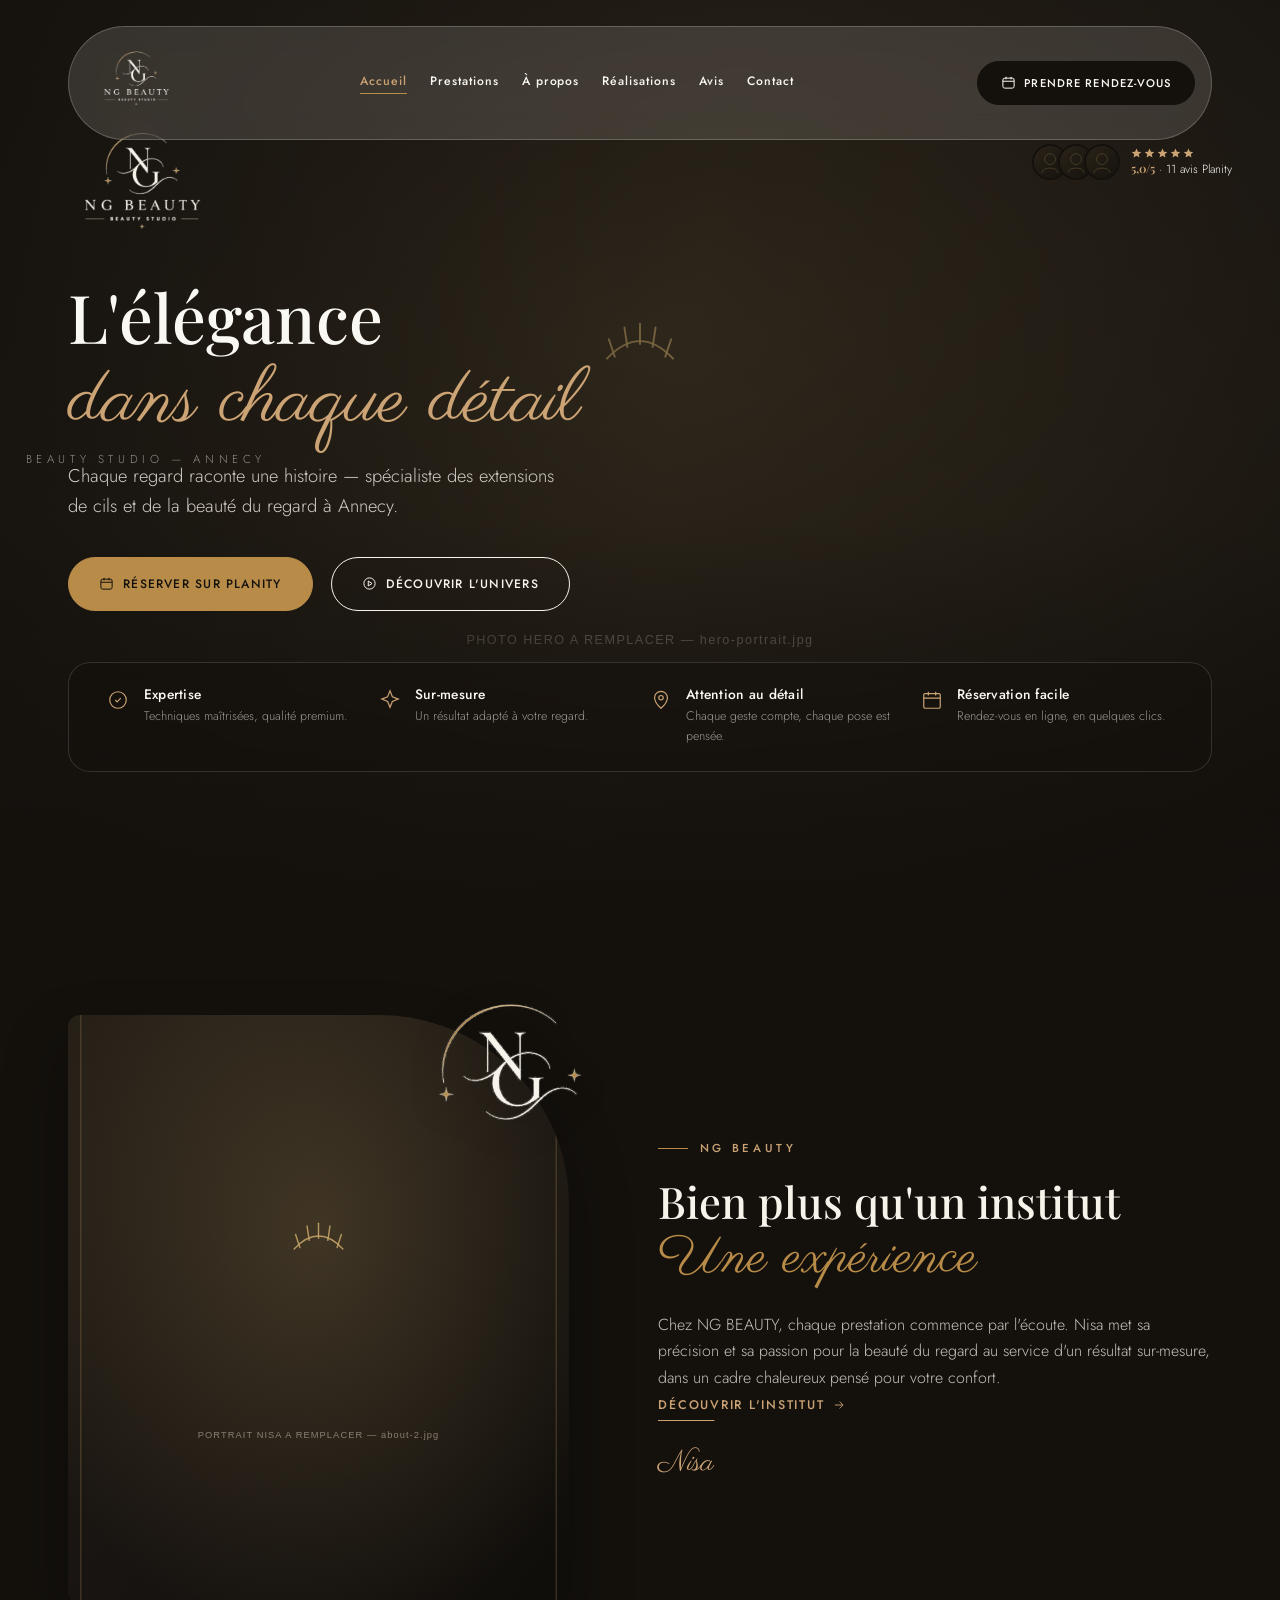
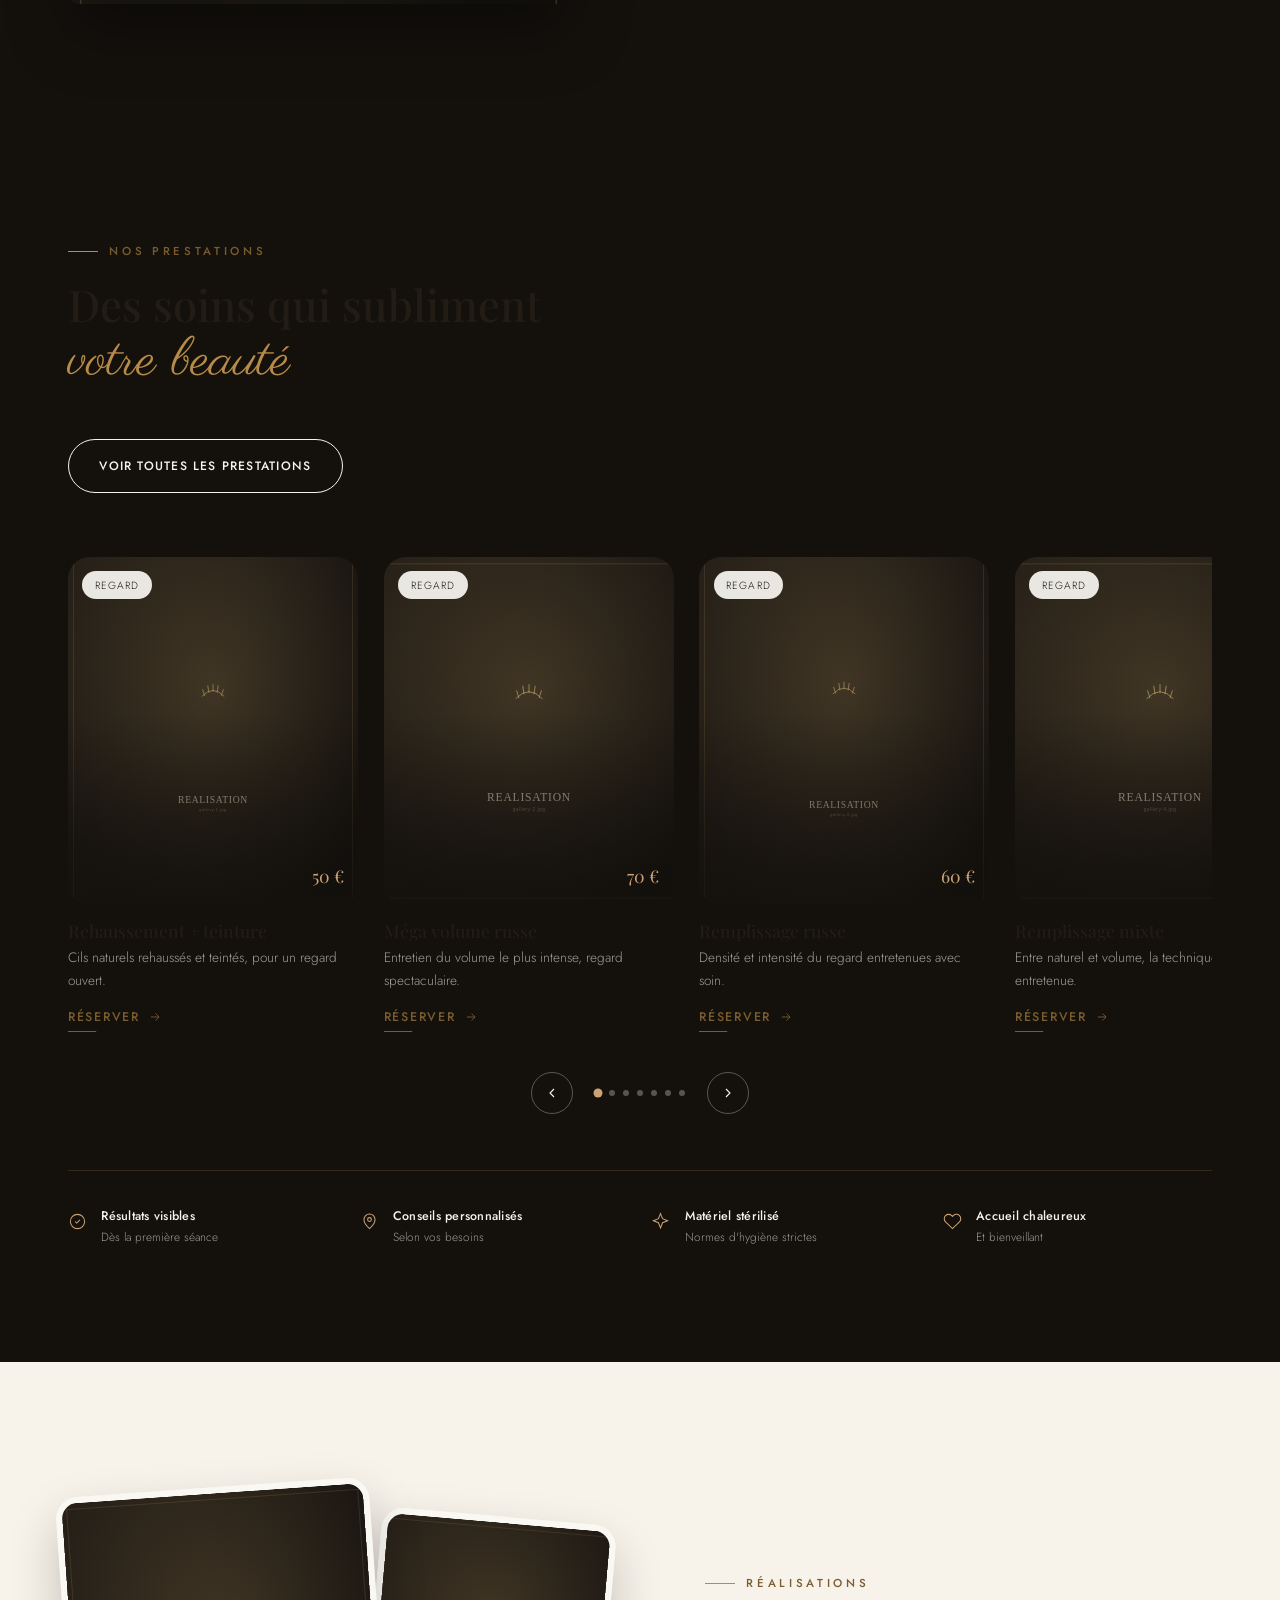
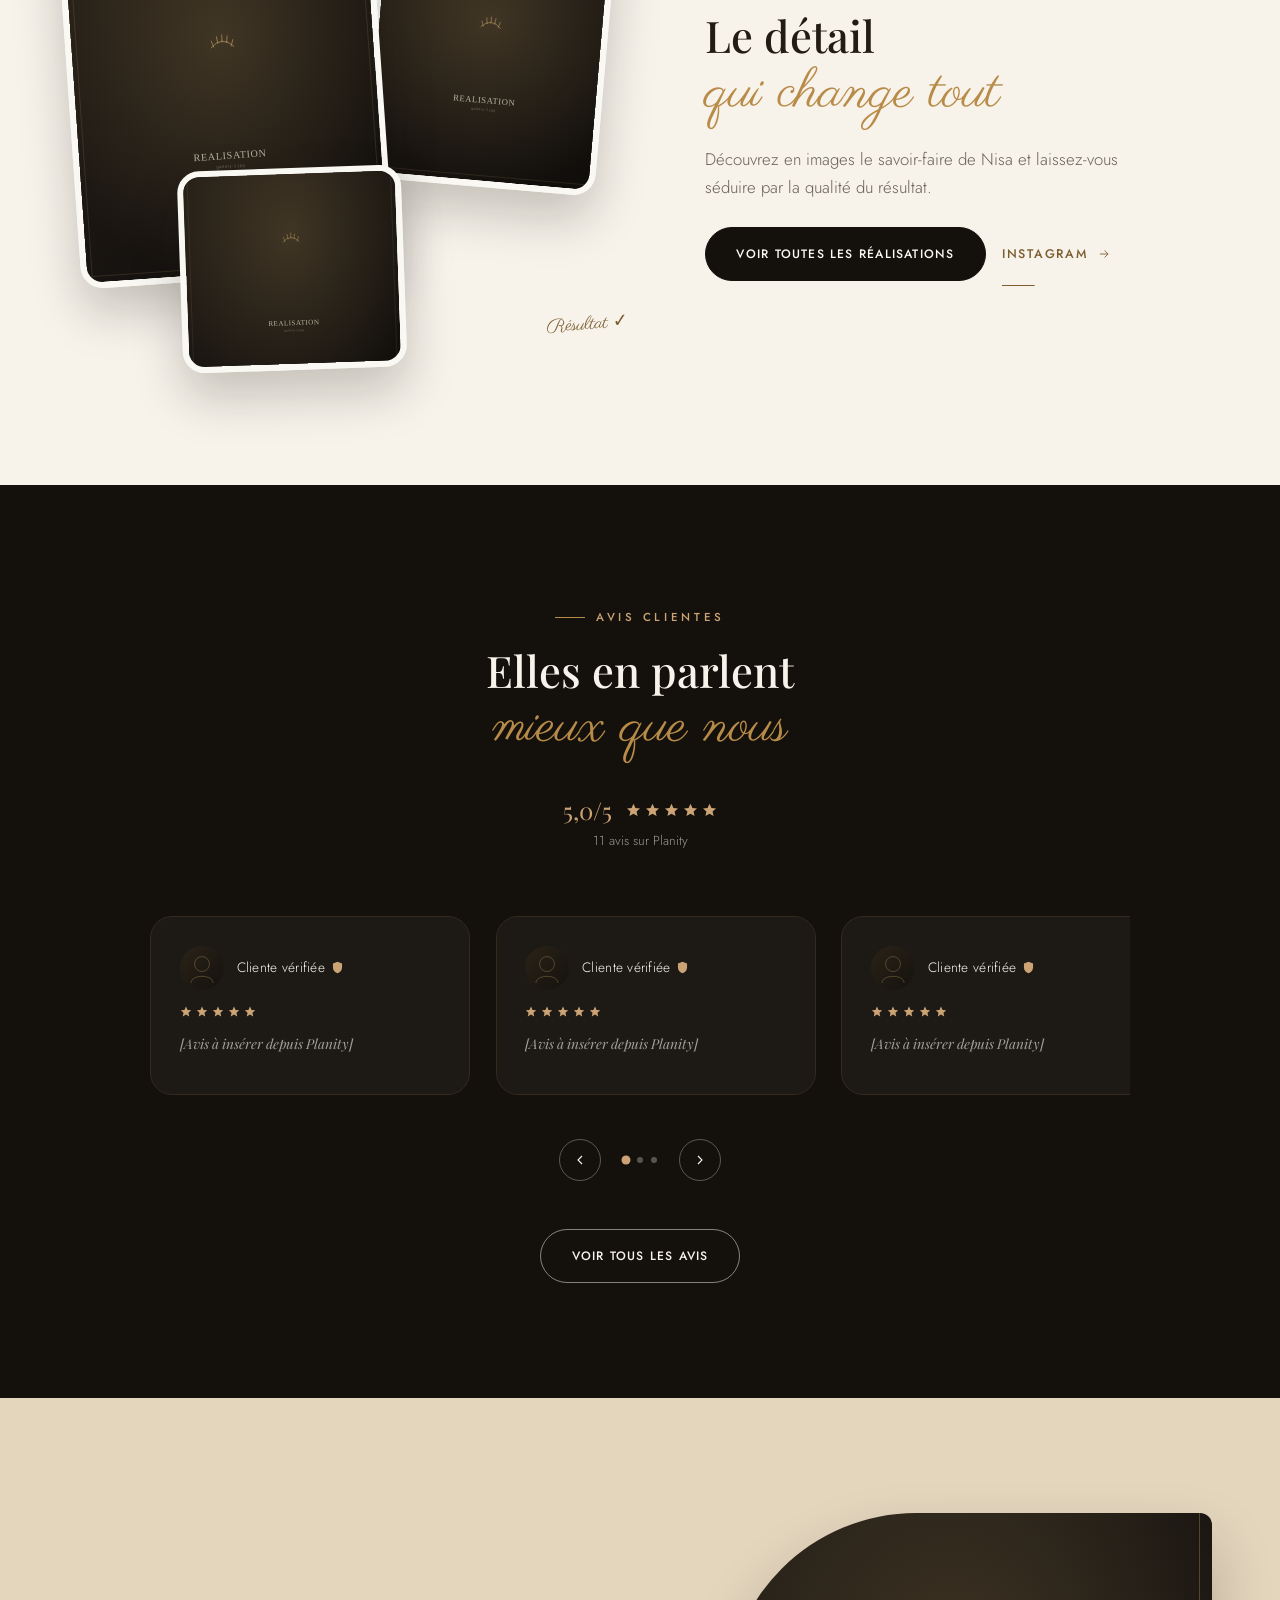
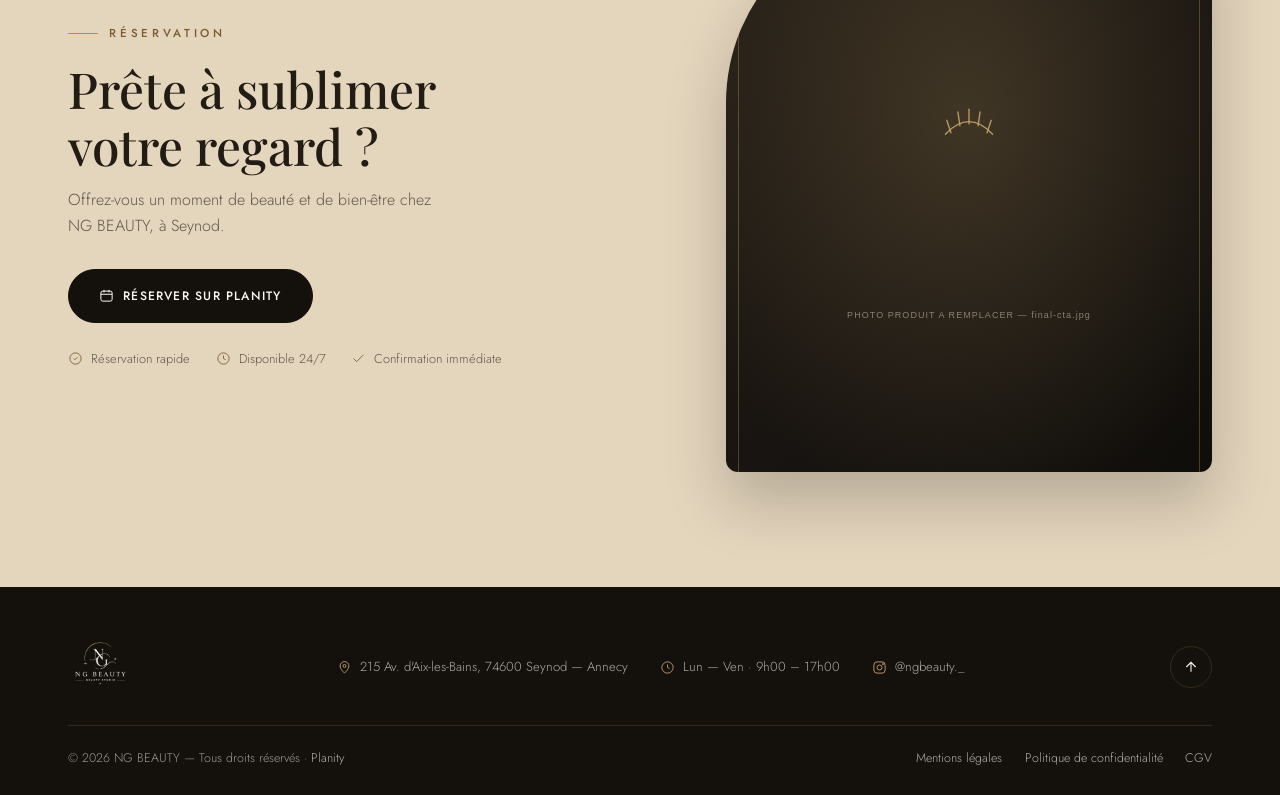
==== index.html @ 5a79a047 "Refonte de la DA à partir du vrai logo NG BEAUTY (asset officiel) Remplace le monogramme recréé en S" ====
<!DOCTYPE html>
<html lang="fr">
<head>
<meta charset="UTF-8">
<meta name="viewport" content="width=device-width, initial-scale=1.0">
<title>NG BEAUTY — Beauty Studio à Annecy | Extensions de cils & beauté du regard</title>
<meta name="description" content="NG BEAUTY, Beauty Studio à Seynod / Annecy. Spécialiste des extensions de cils, du rehaussement de cils et de la beauté du regard. Réservez en ligne sur Planity.">
<link rel="canonical" href="https://www.ngbeauty-annecy.fr/">

<meta property="og:type" content="website">
<meta property="og:title" content="NG BEAUTY — Beauty Studio à Annecy">
<meta property="og:description" content="Spécialiste des extensions de cils et de la beauté du regard à Annecy / Seynod.">
<meta property="og:image" content="assets/og-image.svg">
<meta property="og:url" content="https://www.ngbeauty-annecy.fr/">
<meta name="theme-color" content="#14110d">

<link rel="icon" href="assets/favicon-32.png" sizes="32x32" type="image/png">
<link rel="icon" href="assets/favicon-512.png" sizes="512x512" type="image/png">
<link rel="apple-touch-icon" href="assets/apple-touch-icon.png">

<link rel="preconnect" href="https://fonts.googleapis.com">
<link rel="preconnect" href="https://fonts.gstatic.com" crossorigin>
<link href="https://fonts.googleapis.com/css2?family=Jost:wght@300;400;500;600&family=Parisienne&family=Playfair+Display:ital,wght@0,500;0,600;0,700;1,500;1,600&display=swap" rel="stylesheet">

<link rel="stylesheet" href="css/style.css">
</head>
<body>

<!-- ===== HEADER ===== -->
<header class="site-header" id="top">
  <div class="container">
    <div class="header-bar">
      <a href="index.html" class="brand" aria-label="NG BEAUTY — Accueil">
        <img src="assets/logo-white.png" alt="NG BEAUTY" class="logo-on-dark">
        <img src="assets/logo.png" alt="NG BEAUTY" class="logo-on-light">
      </a>

      <nav class="main-nav" aria-label="Navigation principale">
        <a href="index.html" class="active">Accueil</a>
        <a href="prestations.html">Prestations</a>
        <a href="about.html">À propos</a>
        <a href="gallery.html">Réalisations</a>
        <a href="index.html#avis">Avis</a>
        <a href="contact.html">Contact</a>
      </nav>

      <div class="header-cta">
        <a href="https://www.planity.com/ng-beauty-annecy" target="_blank" rel="noopener" class="btn btn-primary btn-pulse">
          <svg viewBox="0 0 24 24" fill="none" stroke="currentColor" stroke-width="1.6"><rect x="3" y="5" width="18" height="16" rx="3"/><path d="M3 10h18M8 3v4M16 3v4"/></svg>
          Prendre rendez-vous
        </a>
        <button class="nav-toggle" aria-label="Ouvrir le menu" aria-expanded="false">
          <span></span><span></span><span></span>
        </button>
      </div>
    </div>
  </div>
</header>

<!-- Mobile nav -->
<nav class="mobile-nav" aria-label="Navigation mobile">
  <a href="index.html">Accueil</a>
  <a href="prestations.html">Prestations</a>
  <a href="about.html">À propos</a>
  <a href="gallery.html">Réalisations</a>
  <a href="index.html#avis">Avis</a>
  <a href="contact.html">Contact</a>
  <a href="https://www.planity.com/ng-beauty-annecy" target="_blank" rel="noopener" class="btn btn-primary">Prendre rendez-vous</a>
</nav>

<main>

  <!-- ===== HERO ===== -->
  <section class="hero">
    <div class="hero-media">
      <img src="assets/hero-portrait-wide.svg" alt="Regard sublimé par des extensions de cils NG BEAUTY">
    </div>
    <span class="hero-side-label">Beauty Studio — Annecy</span>

    <div class="hero-proof">
      <div class="hero-proof-avatars">
        <img src="assets/avatar-1.svg" alt="">
        <img src="assets/avatar-2.svg" alt="">
        <img src="assets/avatar-3.svg" alt="">
      </div>
      <div class="hero-proof-text">
        <span class="hero-proof-stars" aria-hidden="true">
          <svg viewBox="0 0 20 20"><path d="M10 1l2.6 5.6 6.1.6-4.6 4.1 1.3 6-5.4-3.1-5.4 3.1 1.3-6-4.6-4.1 6.1-.6z"/></svg>
          <svg viewBox="0 0 20 20"><path d="M10 1l2.6 5.6 6.1.6-4.6 4.1 1.3 6-5.4-3.1-5.4 3.1 1.3-6-4.6-4.1 6.1-.6z"/></svg>
          <svg viewBox="0 0 20 20"><path d="M10 1l2.6 5.6 6.1.6-4.6 4.1 1.3 6-5.4-3.1-5.4 3.1 1.3-6-4.6-4.1 6.1-.6z"/></svg>
          <svg viewBox="0 0 20 20"><path d="M10 1l2.6 5.6 6.1.6-4.6 4.1 1.3 6-5.4-3.1-5.4 3.1 1.3-6-4.6-4.1 6.1-.6z"/></svg>
          <svg viewBox="0 0 20 20"><path d="M10 1l2.6 5.6 6.1.6-4.6 4.1 1.3 6-5.4-3.1-5.4 3.1 1.3-6-4.6-4.1 6.1-.6z"/></svg>
        </span>
        <strong>5,0/5</strong> · 11 avis Planity
      </div>
    </div>

    <div class="container">
      <div class="hero-content">
        <img src="assets/logo-white.png" alt="NG BEAUTY — Beauty Studio" class="hero-logo">
        <h1 class="hero-title">L'élégance <span class="script">dans chaque détail</span></h1>
        <p class="hero-text">Chaque regard raconte une histoire — spécialiste des extensions de cils et de la beauté du regard à Annecy.</p>
        <div class="hero-actions">
          <a href="https://www.planity.com/ng-beauty-annecy" target="_blank" rel="noopener" class="btn btn-gold btn-pulse">
            <svg viewBox="0 0 24 24" fill="none" stroke="currentColor" stroke-width="1.6"><rect x="3" y="5" width="18" height="16" rx="3"/><path d="M3 10h18M8 3v4M16 3v4"/></svg>
            Réserver sur Planity
          </a>
          <a href="about.html" class="btn btn-outline">
            <svg viewBox="0 0 24 24" fill="none" stroke="currentColor" stroke-width="1.6"><circle cx="12" cy="12" r="9"/><path d="M10 8l6 4-6 4z"/></svg>
            Découvrir l'univers
          </a>
        </div>
      </div>

      <div class="trust-bar">
        <ul class="trust-list">
          <li class="trust-item">
            <svg viewBox="0 0 24 24" fill="none" stroke-width="1.3"><path d="M9 12l2 2 4-4"/><circle cx="12" cy="12" r="9"/></svg>
            <div>
              <h3>Expertise</h3>
              <p>Techniques maîtrisées, qualité premium.</p>
            </div>
          </li>
          <li class="trust-item">
            <svg viewBox="0 0 24 24" fill="none" stroke-width="1.3"><path d="M12 2l2.6 6.4L21 11l-6.4 2.6L12 20l-2.6-6.4L3 11l6.4-2.6z"/></svg>
            <div>
              <h3>Sur-mesure</h3>
              <p>Un résultat adapté à votre regard.</p>
            </div>
          </li>
          <li class="trust-item">
            <svg viewBox="0 0 24 24" fill="none" stroke-width="1.3"><path d="M12 21s7-6.2 7-11.5A7 7 0 0 0 5 9.5C5 14.8 12 21 12 21z"/><circle cx="12" cy="9.5" r="2.4"/></svg>
            <div>
              <h3>Attention au détail</h3>
              <p>Chaque geste compte, chaque pose est pensée.</p>
            </div>
          </li>
          <li class="trust-item">
            <svg viewBox="0 0 24 24" fill="none" stroke-width="1.3"><rect x="3" y="5" width="18" height="16" rx="1.5"/><path d="M3 10h18M8 3v4M16 3v4"/></svg>
            <div>
              <h3>Réservation facile</h3>
              <p>Rendez-vous en ligne, en quelques clics.</p>
            </div>
          </li>
        </ul>
      </div>
    </div>
  </section>

  <!-- ===== À PROPOS ===== -->
  <section class="about-section" id="about">
    <div class="container">
      <div class="about-grid">
        <div class="about-media reveal">
          <img src="assets/about-2.svg" alt="Nisa, fondatrice de NG BEAUTY">
          <div class="about-badge" aria-hidden="true">
            <img src="assets/logo-mark-white.png" alt="">
          </div>
        </div>
        <div class="reveal reveal-delay-1">
          <span class="eyebrow">NG Beauty</span>
          <h2 class="section-title">Bien plus qu'un institut <span class="script">Une expérience</span></h2>
          <div class="about-text">
            <p>Chez NG BEAUTY, chaque prestation commence par l'écoute. Nisa met sa précision et sa passion pour la beauté du regard au service d'un résultat sur-mesure, dans un cadre chaleureux pensé pour votre confort.</p>
          </div>
          <a href="about.html" class="btn-ghost">Découvrir l'institut
            <svg viewBox="0 0 24 24" fill="none" stroke="currentColor" stroke-width="1.5"><path d="M5 12h14M13 6l6 6-6 6"/></svg>
          </a>
          <p class="about-signature">Nisa</p>
        </div>
      </div>
    </div>
  </section>

  <!-- ===== PRESTATIONS (carrousel) ===== -->
  <section class="prestations-teaser" id="prestations">
    <div class="container">
      <div class="section-head reveal">
        <div>
          <span class="eyebrow">Nos prestations</span>
          <h2 class="section-title">Des soins qui subliment <span class="script">votre beauté</span></h2>
        </div>
        <a href="https://www.planity.com/ng-beauty-annecy" target="_blank" rel="noopener" class="btn btn-outline">Voir toutes les prestations</a>
      </div>

      <div class="carousel reveal" data-carousel>
        <div class="carousel-track">
          <article class="service-card">
            <div class="service-card-media">
              <span class="service-card-tag">Regard</span>
              <span class="service-card-price">50 €</span>
              <img src="assets/gallery-1.svg" alt="Rehaussement de cils et teinture">
            </div>
            <h3>Rehaussement + teinture</h3>
            <p>Cils naturels rehaussés et teintés, pour un regard ouvert.</p>
            <a href="https://www.planity.com/ng-beauty-annecy" target="_blank" rel="noopener" class="btn-ghost">Réserver
              <svg viewBox="0 0 24 24" fill="none" stroke="currentColor" stroke-width="1.5"><path d="M5 12h14M13 6l6 6-6 6"/></svg>
            </a>
          </article>

          <article class="service-card">
            <div class="service-card-media">
              <span class="service-card-tag">Regard</span>
              <span class="service-card-price">70 €</span>
              <img src="assets/gallery-2.svg" alt="Remplissage méga volume russe">
            </div>
            <h3>Méga volume russe</h3>
            <p>Entretien du volume le plus intense, regard spectaculaire.</p>
            <a href="https://www.planity.com/ng-beauty-annecy" target="_blank" rel="noopener" class="btn-ghost">Réserver
              <svg viewBox="0 0 24 24" fill="none" stroke="currentColor" stroke-width="1.5"><path d="M5 12h14M13 6l6 6-6 6"/></svg>
            </a>
          </article>

          <article class="service-card">
            <div class="service-card-media">
              <span class="service-card-tag">Regard</span>
              <span class="service-card-price">60 €</span>
              <img src="assets/gallery-3.svg" alt="Remplissage russe">
            </div>
            <h3>Remplissage russe</h3>
            <p>Densité et intensité du regard entretenues avec soin.</p>
            <a href="https://www.planity.com/ng-beauty-annecy" target="_blank" rel="noopener" class="btn-ghost">Réserver
              <svg viewBox="0 0 24 24" fill="none" stroke="currentColor" stroke-width="1.5"><path d="M5 12h14M13 6l6 6-6 6"/></svg>
            </a>
          </article>

          <article class="service-card">
            <div class="service-card-media">
              <span class="service-card-tag">Regard</span>
              <span class="service-card-price">50 €</span>
              <img src="assets/gallery-4.svg" alt="Remplissage mixte">
            </div>
            <h3>Remplissage mixte</h3>
            <p>Entre naturel et volume, la technique mixte entretenue.</p>
            <a href="https://www.planity.com/ng-beauty-annecy" target="_blank" rel="noopener" class="btn-ghost">Réserver
              <svg viewBox="0 0 24 24" fill="none" stroke="currentColor" stroke-width="1.5"><path d="M5 12h14M13 6l6 6-6 6"/></svg>
            </a>
          </article>

          <article class="service-card">
            <div class="service-card-media">
              <span class="service-card-tag">Regard</span>
              <span class="service-card-price">10 €</span>
              <img src="assets/gallery-5.svg" alt="Dépose et shampooing">
            </div>
            <h3>Dépose + shampooing</h3>
            <p>Retrait en douceur et soin des cils naturels.</p>
            <a href="https://www.planity.com/ng-beauty-annecy" target="_blank" rel="noopener" class="btn-ghost">Réserver
              <svg viewBox="0 0 24 24" fill="none" stroke="currentColor" stroke-width="1.5"><path d="M5 12h14M13 6l6 6-6 6"/></svg>
            </a>
          </article>

          <article class="service-card">
            <div class="service-card-media">
              <span class="service-card-tag">Sourire</span>
              <span class="service-card-price">90 €</span>
              <img src="assets/gallery-6.svg" alt="Blanchiment dentaire, une séance">
            </div>
            <h3>Blanchiment dentaire</h3>
            <p>Une séance pour un sourire immédiatement plus lumineux.</p>
            <a href="https://www.planity.com/ng-beauty-annecy" target="_blank" rel="noopener" class="btn-ghost">Réserver
              <svg viewBox="0 0 24 24" fill="none" stroke="currentColor" stroke-width="1.5"><path d="M5 12h14M13 6l6 6-6 6"/></svg>
            </a>
          </article>

          <article class="service-card">
            <div class="service-card-media">
              <span class="service-card-tag">Sourire</span>
              <span class="service-card-price">130 €</span>
              <img src="assets/gallery-7.svg" alt="Blanchiment dentaire, deux séances">
            </div>
            <h3>Blanchiment — 2 séances</h3>
            <p>Un protocole complet pour un résultat optimal et durable.</p>
            <a href="https://www.planity.com/ng-beauty-annecy" target="_blank" rel="noopener" class="btn-ghost">Réserver
              <svg viewBox="0 0 24 24" fill="none" stroke="currentColor" stroke-width="1.5"><path d="M5 12h14M13 6l6 6-6 6"/></svg>
            </a>
          </article>
        </div>

        <div class="carousel-controls">
          <button type="button" class="carousel-arrow carousel-prev" aria-label="Prestation précédente">
            <svg viewBox="0 0 24 24" fill="none" stroke="currentColor" stroke-width="1.6"><path d="M15 6l-6 6 6 6"/></svg>
          </button>
          <div class="carousel-dots" role="tablist" aria-label="Pagination des prestations"></div>
          <button type="button" class="carousel-arrow carousel-next" aria-label="Prestation suivante">
            <svg viewBox="0 0 24 24" fill="none" stroke="currentColor" stroke-width="1.6"><path d="M9 6l6 6-6 6"/></svg>
          </button>
        </div>
      </div>

      <ul class="trust-strip reveal">
        <li class="trust-item">
          <svg viewBox="0 0 24 24" fill="none" stroke-width="1.3"><path d="M9 12l2 2 4-4"/><circle cx="12" cy="12" r="9"/></svg>
          <div><h3>Résultats visibles</h3><p>Dès la première séance</p></div>
        </li>
        <li class="trust-item">
          <svg viewBox="0 0 24 24" fill="none" stroke-width="1.3"><path d="M12 21s7-6.2 7-11.5A7 7 0 0 0 5 9.5C5 14.8 12 21 12 21z"/><circle cx="12" cy="9.5" r="2.4"/></svg>
          <div><h3>Conseils personnalisés</h3><p>Selon vos besoins</p></div>
        </li>
        <li class="trust-item">
          <svg viewBox="0 0 24 24" fill="none" stroke-width="1.3"><path d="M12 2l2.6 6.4L21 11l-6.4 2.6L12 20l-2.6-6.4L3 11l6.4-2.6z"/></svg>
          <div><h3>Matériel stérilisé</h3><p>Normes d'hygiène strictes</p></div>
        </li>
        <li class="trust-item">
          <svg viewBox="0 0 24 24" fill="none" stroke-width="1.3"><path d="M20.8 4.6a5.5 5.5 0 0 0-7.8 0L12 5.6l-1-1a5.5 5.5 0 0 0-7.8 7.8l1 1L12 21l7.8-7.6 1-1a5.5 5.5 0 0 0 0-7.8z"/></svg>
          <div><h3>Accueil chaleureux</h3><p>Et bienveillant</p></div>
        </li>
      </ul>
    </div>
  </section>

  <!-- ===== RÉALISATIONS (collage) ===== -->
  <section class="gallery-teaser" id="realisations">
    <div class="container">
      <div class="collage-grid">
        <div class="collage reveal">
          <div class="collage-item collage-a" data-lightbox="image" data-src="assets/gallery-1.svg" data-alt="Réalisation NG BEAUTY 1">
            <img src="assets/gallery-1.svg" alt="Extensions de cils volume russe" loading="lazy">
          </div>
          <div class="collage-item collage-b" data-lightbox="image" data-src="assets/gallery-2.svg" data-alt="Réalisation NG BEAUTY 2">
            <img src="assets/gallery-2.svg" alt="Regard sublimé" loading="lazy">
          </div>
          <div class="collage-item collage-c" data-lightbox="image" data-src="assets/gallery-3.svg" data-alt="Réalisation NG BEAUTY 3">
            <img src="assets/gallery-3.svg" alt="Rehaussement de cils" loading="lazy">
          </div>
          <span class="collage-caption">Résultat ✓</span>
        </div>

        <div class="reveal reveal-delay-1">
          <span class="eyebrow">Réalisations</span>
          <h2 class="section-title">Le détail <span class="script">qui change tout</span></h2>
          <p class="section-lead" style="margin-bottom:1.6rem;">Découvrez en images le savoir-faire de Nisa et laissez-vous séduire par la qualité du résultat.</p>
          <div class="gallery-teaser-footer">
            <a href="gallery.html" class="btn btn-primary">Voir toutes les réalisations</a>
            <a href="https://www.instagram.com/ngbeauty._/" target="_blank" rel="noopener" class="btn-ghost">Instagram
              <svg viewBox="0 0 24 24" fill="none" stroke="currentColor" stroke-width="1.5"><path d="M5 12h14M13 6l6 6-6 6"/></svg>
            </a>
          </div>
        </div>
      </div>
    </div>
  </section>

  <!-- ===== AVIS ===== -->
  <section class="reviews-section" id="avis">
    <div class="container">
      <div class="reviews-top reveal">
        <span class="eyebrow">Avis clientes</span>
        <h2 class="section-title">Elles en parlent <span class="script">mieux que nous</span></h2>
        <div class="rating-block">
          <span class="rating-score">5,0/5</span>
          <span class="rating-stars" aria-hidden="true">
            <svg viewBox="0 0 20 20"><path d="M10 1l2.6 5.6 6.1.6-4.6 4.1 1.3 6-5.4-3.1-5.4 3.1 1.3-6-4.6-4.1 6.1-.6z"/></svg>
            <svg viewBox="0 0 20 20"><path d="M10 1l2.6 5.6 6.1.6-4.6 4.1 1.3 6-5.4-3.1-5.4 3.1 1.3-6-4.6-4.1 6.1-.6z"/></svg>
            <svg viewBox="0 0 20 20"><path d="M10 1l2.6 5.6 6.1.6-4.6 4.1 1.3 6-5.4-3.1-5.4 3.1 1.3-6-4.6-4.1 6.1-.6z"/></svg>
            <svg viewBox="0 0 20 20"><path d="M10 1l2.6 5.6 6.1.6-4.6 4.1 1.3 6-5.4-3.1-5.4 3.1 1.3-6-4.6-4.1 6.1-.6z"/></svg>
            <svg viewBox="0 0 20 20"><path d="M10 1l2.6 5.6 6.1.6-4.6 4.1 1.3 6-5.4-3.1-5.4 3.1 1.3-6-4.6-4.1 6.1-.6z"/></svg>
          </span>
        </div>
        <p class="rating-caption">11 avis sur Planity</p>
      </div>

      <div class="reviews-track-wrap reveal">
        <div class="carousel" data-carousel>
          <div class="carousel-track">
            <article class="service-card review-card" style="flex-basis: clamp(260px, 30vw, 320px);">
              <div class="review-head">
                <img class="review-avatar" src="assets/avatar-1.svg" alt="">
                <span class="review-author">Cliente vérifiée
                  <svg viewBox="0 0 20 20"><path d="M10 1l7 3v6c0 5-3.5 7.5-7 9-3.5-1.5-7-4-7-9V4z"/></svg>
                </span>
              </div>
              <span class="rating-stars is-visible" aria-hidden="true">
                <svg viewBox="0 0 20 20"><path d="M10 1l2.6 5.6 6.1.6-4.6 4.1 1.3 6-5.4-3.1-5.4 3.1 1.3-6-4.6-4.1 6.1-.6z"/></svg>
                <svg viewBox="0 0 20 20"><path d="M10 1l2.6 5.6 6.1.6-4.6 4.1 1.3 6-5.4-3.1-5.4 3.1 1.3-6-4.6-4.1 6.1-.6z"/></svg>
                <svg viewBox="0 0 20 20"><path d="M10 1l2.6 5.6 6.1.6-4.6 4.1 1.3 6-5.4-3.1-5.4 3.1 1.3-6-4.6-4.1 6.1-.6z"/></svg>
                <svg viewBox="0 0 20 20"><path d="M10 1l2.6 5.6 6.1.6-4.6 4.1 1.3 6-5.4-3.1-5.4 3.1 1.3-6-4.6-4.1 6.1-.6z"/></svg>
                <svg viewBox="0 0 20 20"><path d="M10 1l2.6 5.6 6.1.6-4.6 4.1 1.3 6-5.4-3.1-5.4 3.1 1.3-6-4.6-4.1 6.1-.6z"/></svg>
              </span>
              <p class="review-quote review-placeholder">[Avis à insérer depuis Planity]</p>
            </article>

            <article class="service-card review-card" style="flex-basis: clamp(260px, 30vw, 320px);">
              <div class="review-head">
                <img class="review-avatar" src="assets/avatar-2.svg" alt="">
                <span class="review-author">Cliente vérifiée
                  <svg viewBox="0 0 20 20"><path d="M10 1l7 3v6c0 5-3.5 7.5-7 9-3.5-1.5-7-4-7-9V4z"/></svg>
                </span>
              </div>
              <span class="rating-stars is-visible" aria-hidden="true">
                <svg viewBox="0 0 20 20"><path d="M10 1l2.6 5.6 6.1.6-4.6 4.1 1.3 6-5.4-3.1-5.4 3.1 1.3-6-4.6-4.1 6.1-.6z"/></svg>
                <svg viewBox="0 0 20 20"><path d="M10 1l2.6 5.6 6.1.6-4.6 4.1 1.3 6-5.4-3.1-5.4 3.1 1.3-6-4.6-4.1 6.1-.6z"/></svg>
                <svg viewBox="0 0 20 20"><path d="M10 1l2.6 5.6 6.1.6-4.6 4.1 1.3 6-5.4-3.1-5.4 3.1 1.3-6-4.6-4.1 6.1-.6z"/></svg>
                <svg viewBox="0 0 20 20"><path d="M10 1l2.6 5.6 6.1.6-4.6 4.1 1.3 6-5.4-3.1-5.4 3.1 1.3-6-4.6-4.1 6.1-.6z"/></svg>
                <svg viewBox="0 0 20 20"><path d="M10 1l2.6 5.6 6.1.6-4.6 4.1 1.3 6-5.4-3.1-5.4 3.1 1.3-6-4.6-4.1 6.1-.6z"/></svg>
              </span>
              <p class="review-quote review-placeholder">[Avis à insérer depuis Planity]</p>
            </article>

            <article class="service-card review-card" style="flex-basis: clamp(260px, 30vw, 320px);">
              <div class="review-head">
                <img class="review-avatar" src="assets/avatar-3.svg" alt="">
                <span class="review-author">Cliente vérifiée
                  <svg viewBox="0 0 20 20"><path d="M10 1l7 3v6c0 5-3.5 7.5-7 9-3.5-1.5-7-4-7-9V4z"/></svg>
                </span>
              </div>
              <span class="rating-stars is-visible" aria-hidden="true">
                <svg viewBox="0 0 20 20"><path d="M10 1l2.6 5.6 6.1.6-4.6 4.1 1.3 6-5.4-3.1-5.4 3.1 1.3-6-4.6-4.1 6.1-.6z"/></svg>
                <svg viewBox="0 0 20 20"><path d="M10 1l2.6 5.6 6.1.6-4.6 4.1 1.3 6-5.4-3.1-5.4 3.1 1.3-6-4.6-4.1 6.1-.6z"/></svg>
                <svg viewBox="0 0 20 20"><path d="M10 1l2.6 5.6 6.1.6-4.6 4.1 1.3 6-5.4-3.1-5.4 3.1 1.3-6-4.6-4.1 6.1-.6z"/></svg>
                <svg viewBox="0 0 20 20"><path d="M10 1l2.6 5.6 6.1.6-4.6 4.1 1.3 6-5.4-3.1-5.4 3.1 1.3-6-4.6-4.1 6.1-.6z"/></svg>
                <svg viewBox="0 0 20 20"><path d="M10 1l2.6 5.6 6.1.6-4.6 4.1 1.3 6-5.4-3.1-5.4 3.1 1.3-6-4.6-4.1 6.1-.6z"/></svg>
              </span>
              <p class="review-quote review-placeholder">[Avis à insérer depuis Planity]</p>
            </article>
          </div>

          <div class="carousel-controls">
            <button type="button" class="carousel-arrow carousel-prev" aria-label="Avis précédent">
              <svg viewBox="0 0 24 24" fill="none" stroke="currentColor" stroke-width="1.6"><path d="M15 6l-6 6 6 6"/></svg>
            </button>
            <div class="carousel-dots" role="tablist" aria-label="Pagination des avis"></div>
            <button type="button" class="carousel-arrow carousel-next" aria-label="Avis suivant">
              <svg viewBox="0 0 24 24" fill="none" stroke="currentColor" stroke-width="1.6"><path d="M9 6l6 6-6 6"/></svg>
            </button>
          </div>
        </div>
      </div>

      <div class="reviews-footer reveal">
        <a href="https://www.planity.com/ng-beauty-annecy" target="_blank" rel="noopener" class="btn btn-outline">Voir tous les avis</a>
      </div>
    </div>
  </section>

  <!-- ===== CTA FINAL ===== -->
  <section class="final-cta">
    <div class="container">
      <div class="final-cta-grid">
        <div class="reveal">
          <span class="eyebrow">Réservation</span>
          <h2>Prête à sublimer votre regard ?</h2>
          <p>Offrez-vous un moment de beauté et de bien-être chez NG BEAUTY, à Seynod.</p>
          <a href="https://www.planity.com/ng-beauty-annecy" target="_blank" rel="noopener" class="btn btn-primary btn-pulse">
            <svg viewBox="0 0 24 24" fill="none" stroke="currentColor" stroke-width="1.6"><rect x="3" y="5" width="18" height="16" rx="3"/><path d="M3 10h18M8 3v4M16 3v4"/></svg>
            Réserver sur Planity
          </a>
          <ul class="final-cta-bullets">
            <li><svg viewBox="0 0 24 24" fill="none" stroke-width="1.4"><path d="M9 12l2 2 4-4"/><circle cx="12" cy="12" r="9"/></svg>Réservation rapide</li>
            <li><svg viewBox="0 0 24 24" fill="none" stroke-width="1.4"><circle cx="12" cy="12" r="9"/><path d="M12 7v5l3.5 2"/></svg>Disponible 24/7</li>
            <li><svg viewBox="0 0 24 24" fill="none" stroke-width="1.4"><path d="M4 12l5 5L20 6"/></svg>Confirmation immédiate</li>
          </ul>
        </div>
        <div class="final-cta-media reveal reveal-delay-1">
          <img src="assets/final-cta-bleed.svg" alt="">
        </div>
      </div>
    </div>
  </section>

</main>

<!-- ===== FOOTER ===== -->
<footer class="site-footer">
  <div class="container">
    <div class="footer-row">
      <div class="footer-brand">
        <img src="assets/logo-white.png" alt="NG BEAUTY">
      </div>
      <div class="footer-info">
        <span class="footer-info-item">
          <svg viewBox="0 0 24 24" fill="none" stroke-width="1.4"><path d="M12 21s7-6.2 7-11.5A7 7 0 0 0 5 9.5C5 14.8 12 21 12 21z"/><circle cx="12" cy="9.5" r="2.4"/></svg>
          215 Av. d'Aix-les-Bains, 74600 Seynod — Annecy
        </span>
        <span class="footer-info-item">
          <svg viewBox="0 0 24 24" fill="none" stroke-width="1.4"><circle cx="12" cy="12" r="9"/><path d="M12 7v5l3.5 2"/></svg>
          Lun — Ven · 9h00 – 17h00
        </span>
        <a href="https://www.instagram.com/ngbeauty._/" target="_blank" rel="noopener" class="footer-info-item">
          <svg viewBox="0 0 24 24" fill="none" stroke-width="1.4"><rect x="3" y="3" width="18" height="18" rx="5"/><circle cx="12" cy="12" r="4"/><circle cx="17.5" cy="6.5" r="1"/></svg>
          @ngbeauty._
        </a>
      </div>
      <a href="#top" class="back-to-top" aria-label="Retour en haut de page">
        <svg viewBox="0 0 24 24" fill="none" stroke="currentColor" stroke-width="1.6"><path d="M12 19V5M5 12l7-7 7 7"/></svg>
      </a>
    </div>
    <div class="footer-bottom">
      <p>&copy; <span data-year></span> NG BEAUTY — Tous droits réservés · <a href="https://www.planity.com/ng-beauty-annecy" target="_blank" rel="noopener">Planity</a></p>
      <div class="footer-legal-links">
        <a href="legal.html">Mentions légales</a>
        <a href="privacy.html">Politique de confidentialité</a>
        <a href="cgv.html">CGV</a>
      </div>
    </div>
  </div>
</footer>

<!-- ===== LIGHTBOX ===== -->
<div class="lightbox">
  <button class="lightbox-close" aria-label="Fermer">&times;</button>
  <button class="lightbox-nav lightbox-prev" aria-label="Image précédente">
    <svg viewBox="0 0 24 24" fill="none" stroke="currentColor" stroke-width="1.6"><path d="M15 6l-6 6 6 6"/></svg>
  </button>
  <div class="lightbox-content"></div>
  <button class="lightbox-nav lightbox-next" aria-label="Image suivante">
    <svg viewBox="0 0 24 24" fill="none" stroke="currentColor" stroke-width="1.6"><path d="M9 6l6 6-6 6"/></svg>
  </button>
</div>

<script src="js/script.js"></script>
</body>
</html>
---- css/style.css ----
/* ============================================================
   NG BEAUTY — Feuille de style principale
   Direction artistique : luxe éditorial — noir profond, ivoire,
   beige chaud, touches de champagne doré très discrètes.
   ============================================================ */

/* ---------- Reset ---------- */
*,
*::before,
*::after {
  box-sizing: border-box;
  margin: 0;
  padding: 0;
}

html {
  scroll-behavior: smooth;
  scroll-padding-top: 110px;
  overflow-x: hidden;
}

img,
svg,
video {
  display: block;
  max-width: 100%;
  height: auto;
}

a {
  color: inherit;
  text-decoration: none;
}

ul {
  list-style: none;
}

button {
  font: inherit;
  cursor: pointer;
  border: none;
  background: none;
  color: inherit;
}

/* ---------- Design tokens ---------- */
:root {
  --black: #14110d;
  --black-soft: #1d1811;
  --black-line: #33291c;

  --ivory: #f7f2ea;
  --cream: #faf8f3;
  --beige: #e4d5bd;
  --beige-dark: #cbb290;

  /* Palette dérivée directement du logo NG BEAUTY fourni (monogramme,
     arc et étoiles) : or échantillonné sur les étoiles pleines du
     logo (rgb 184,140,72) pour une teinte fidèle et non générique. */
  --gold: #b88c48;
  --gold-light: #cba374;
  --gold-deep: #7a5c2e;
  --gold-soft: rgba(184, 140, 72, 0.35);

  --ink: #221c14;
  --ink-soft: rgba(34, 28, 20, 0.68);

  --font-serif: "Playfair Display", Georgia, "Times New Roman", serif;
  --font-sans: "Jost", "Helvetica Neue", Arial, sans-serif;
  --font-script: "Parisienne", cursive;

  --container: 1240px;
  --gutter: clamp(1.25rem, 4vw, 3rem);

  --radius-full: 999px;
  --radius-arch: 12px 190px 12px 12px;
  --radius-arch-r: 190px 12px 12px 12px;
  --radius-card: 22px;

  --ease: cubic-bezier(0.22, 1, 0.36, 1);
  --ease-soft: cubic-bezier(0.16, 1, 0.3, 1);
}

/* ---------- Base ---------- */
body {
  font-family: var(--font-sans);
  color: var(--ink);
  background: var(--cream);
  line-height: 1.65;
  font-weight: 300;
  -webkit-font-smoothing: antialiased;
  overflow-x: hidden;
}

h1, h2, h3, h4 {
  font-family: var(--font-serif);
  font-weight: 500;
  line-height: 1.15;
  color: var(--ink);
}

.script {
  font-family: var(--font-script);
  font-weight: 400;
  font-style: normal;
  color: var(--gold);
  line-height: 1;
}

.section-title {
  font-size: clamp(1.9rem, 3.4vw, 3rem);
  font-weight: 500;
  margin-bottom: 0.6em;
}

.section-title .script {
  display: block;
  font-size: 1.25em;
  margin-top: 0.1em;
}

.eyebrow {
  display: inline-flex;
  align-items: center;
  gap: 0.7rem;
  font-family: var(--font-sans);
  font-size: 0.72rem;
  letter-spacing: 0.32em;
  text-transform: uppercase;
  color: var(--gold-deep);
  font-weight: 500;
  margin-bottom: 1.1rem;
}

.eyebrow::before {
  content: "";
  width: 30px;
  height: 1px;
  background: var(--gold);
}

.section-lead {
  max-width: 46ch;
  color: var(--ink-soft);
  font-size: 1.05rem;
  font-weight: 300;
}

.section-head {
  max-width: 720px;
  margin-bottom: clamp(2.5rem, 5vw, 4rem);
}

.section-head.center {
  margin-left: auto;
  margin-right: auto;
  text-align: center;
}

.section-head.center .eyebrow {
  justify-content: center;
}

.section-head.center .eyebrow::before {
  display: none;
}

.section-head.center .section-lead {
  margin: 0 auto;
}

.container {
  width: 100%;
  max-width: var(--container);
  margin: 0 auto;
  padding: 0 var(--gutter);
}

section {
  padding: clamp(4.5rem, 9vw, 7.5rem) 0;
  position: relative;
}

.on-dark,
.page-hero,
.about-section,
.reviews-section,
.final-cta.dark {
  background: var(--black);
  color: var(--ivory);
}

.on-dark h1, .on-dark h2, .on-dark h3, .on-dark h4,
.page-hero h1, .page-hero h2,
.about-section h1, .about-section h2, .about-section h3, .about-section h4,
.reviews-section h1, .reviews-section h2, .reviews-section h3, .reviews-section h4 {
  color: var(--ivory);
}

.on-dark .section-lead,
.page-hero .section-lead,
.about-section .section-lead,
.reviews-section .section-lead {
  color: rgba(247, 242, 234, 0.7);
}

.on-dark .eyebrow,
.page-hero .eyebrow,
.about-section .eyebrow,
.reviews-section .eyebrow {
  color: var(--gold-light);
}

/* ---------- Buttons (pill) ---------- */
.btn {
  display: inline-flex;
  align-items: center;
  justify-content: center;
  gap: 0.55rem;
  padding: 1rem 1.9rem;
  font-size: 0.76rem;
  font-weight: 500;
  letter-spacing: 0.1em;
  text-transform: uppercase;
  border: 1px solid transparent;
  border-radius: var(--radius-full);
  transition: background-color 0.4s var(--ease), color 0.4s var(--ease),
    border-color 0.4s var(--ease), transform 0.35s var(--ease), box-shadow 0.4s var(--ease);
  white-space: nowrap;
}

.btn svg {
  width: 15px;
  height: 15px;
  flex-shrink: 0;
}

.btn-primary {
  background: var(--black);
  color: var(--cream);
  border-color: var(--black);
}

.btn-primary:hover,
.btn-primary:focus-visible {
  background: var(--gold-deep);
  border-color: var(--gold-deep);
  color: var(--cream);
  transform: translateY(-2px);
  box-shadow: 0 12px 26px rgba(124, 95, 56, 0.28);
}

.btn-gold {
  background: var(--gold);
  color: var(--black);
  border-color: var(--gold);
}

.btn-gold:hover,
.btn-gold:focus-visible {
  background: var(--gold-deep);
  border-color: var(--gold-deep);
  color: var(--cream);
  transform: translateY(-2px);
}

.btn-outline {
  background: transparent;
  color: inherit;
  border-color: currentColor;
}

.btn-outline:hover,
.btn-outline:focus-visible {
  background: var(--ink);
  color: var(--cream);
  border-color: var(--ink);
  transform: translateY(-2px);
}

.on-dark .btn-outline,
.page-hero .btn-outline,
.reviews-section .btn-outline,
.final-cta .btn-outline {
  border-color: rgba(247, 242, 234, 0.5);
}

.on-dark .btn-outline:hover,
.page-hero .btn-outline:hover,
.reviews-section .btn-outline:hover,
.final-cta .btn-outline:hover {
  background: var(--ivory);
  color: var(--black);
  border-color: var(--ivory);
}

.btn-ghost {
  padding: 0;
  border: none;
  letter-spacing: 0.14em;
  text-transform: uppercase;
  font-size: 0.78rem;
  font-weight: 500;
  color: var(--gold-deep);
  position: relative;
  display: inline-flex;
  align-items: center;
  gap: 0.5rem;
}

.on-dark .btn-ghost,
.about-section .btn-ghost,
.reviews-section .btn-ghost {
  color: var(--gold-light);
}

.btn-ghost::after {
  content: "";
  position: absolute;
  left: 0;
  bottom: -5px;
  width: 100%;
  height: 1px;
  background: currentColor;
  transform: scaleX(0.3);
  transform-origin: left;
  transition: transform 0.4s var(--ease);
}

.btn-ghost:hover::after,
.btn-ghost:focus-visible::after {
  transform: scaleX(1);
}

.btn-ghost svg {
  width: 14px;
  height: 14px;
  transition: transform 0.4s var(--ease);
}

.btn-ghost:hover svg {
  transform: translateX(4px);
}

.btn-pulse {
  position: relative;
}

.btn-pulse::before {
  content: "";
  position: absolute;
  inset: 0;
  border-radius: var(--radius-full);
  border: 1px solid var(--gold-light);
  opacity: 0;
  animation: pulse 2.8s ease-out infinite;
}

@keyframes pulse {
  0% { opacity: 0.55; transform: scale(1); }
  100% { opacity: 0; transform: scale(1.16); }
}

@media (prefers-reduced-motion: reduce) {
  .btn-pulse::before { animation: none; }
  html { scroll-behavior: auto; }
}

/* ---------- Reveal on scroll ---------- */
.reveal {
  opacity: 0;
  transform: translateY(28px);
  transition: opacity 0.9s var(--ease), transform 0.9s var(--ease);
}

.reveal.is-visible {
  opacity: 1;
  transform: translateY(0);
}

.reveal-delay-1 { transition-delay: 0.1s; }
.reveal-delay-2 { transition-delay: 0.2s; }
.reveal-delay-3 { transition-delay: 0.3s; }
.reveal-delay-4 { transition-delay: 0.4s; }

@media (prefers-reduced-motion: reduce) {
  .reveal {
    opacity: 1;
    transform: none;
    transition: none;
  }

  .hero-logo,
  .hero-title,
  .hero-text,
  .hero-actions,
  .hero-proof,
  .hero-side-label,
  .trust-bar,
  .rating-stars svg {
    opacity: 1 !important;
    transform: none !important;
    transition: none !important;
  }

  .hero-media img {
    animation: none;
    transform: none;
  }
}

/* ---------- Decorative sprig (organic accent) ---------- */
.sprig {
  position: absolute;
  pointer-events: none;
  opacity: 0.5;
  z-index: 0;
}

.sprig svg {
  width: 100%;
  height: 100%;
  stroke: var(--gold);
  fill: none;
}

/* ---------- Header ---------- */
.site-header {
  position: fixed;
  top: 0;
  left: 0;
  width: 100%;
  z-index: 100;
  padding: clamp(1rem, 2.4vw, 1.6rem) 0;
}

.header-bar {
  display: flex;
  align-items: center;
  justify-content: space-between;
  gap: 1.5rem;
  max-width: var(--container);
  margin: 0 auto;
  padding: 0.9rem 1rem 0.9rem 1.6rem;
  border-radius: var(--radius-full);
  background: rgba(247, 242, 234, 0.14);
  border: 1px solid rgba(247, 242, 234, 0.22);
  backdrop-filter: blur(14px);
  -webkit-backdrop-filter: blur(14px);
  transition: background-color 0.5s var(--ease), box-shadow 0.5s var(--ease),
    border-color 0.5s var(--ease), padding 0.5s var(--ease);
}

.site-header.is-scrolled .header-bar {
  background: rgba(250, 248, 243, 0.92);
  border-color: rgba(34, 28, 20, 0.08);
  box-shadow: 0 16px 40px rgba(20, 17, 13, 0.14);
}

.brand {
  display: inline-flex;
  align-items: center;
  padding: 0.3rem 0;
}

/* Logo officiel NG BEAUTY — deux variantes du même fichier fourni
   (clair sur fond sombre / original sur fond clair), jamais recréé. */
.brand img {
  height: clamp(48px, 6vw, 74px);
  width: auto;
  transition: opacity 0.4s var(--ease);
}

.logo-on-light {
  display: none;
}

.site-header.is-scrolled .logo-on-dark {
  display: none;
}

.site-header.is-scrolled .logo-on-light {
  display: block;
}

.main-nav {
  display: flex;
  align-items: center;
  gap: clamp(1rem, 1.8vw, 1.9rem);
}

.main-nav a {
  font-size: 0.76rem;
  letter-spacing: 0.08em;
  font-weight: 500;
  color: var(--cream);
  position: relative;
  padding-bottom: 3px;
  transition: color 0.4s var(--ease);
}

.site-header.is-scrolled .main-nav a {
  color: var(--ink);
}

.main-nav a::after {
  content: "";
  position: absolute;
  left: 0;
  bottom: 0;
  width: 100%;
  height: 1px;
  background: var(--gold);
  transform: scaleX(0);
  transform-origin: right;
  transition: transform 0.4s var(--ease);
}

.main-nav a:hover::after,
.main-nav a.active::after {
  transform: scaleX(1);
  transform-origin: left;
}

.main-nav a.active {
  color: var(--gold-light);
}

.site-header.is-scrolled .main-nav a.active {
  color: var(--gold-deep);
}

.header-cta {
  display: flex;
  align-items: center;
  gap: 0.9rem;
}

.header-cta .btn-primary {
  padding: 0.75rem 1.4rem;
  font-size: 0.7rem;
}

.nav-toggle {
  display: none;
  flex-direction: column;
  align-items: center;
  justify-content: center;
  gap: 5px;
  width: 44px;
  height: 44px;
  border-radius: var(--radius-full);
  z-index: 200;
}

.nav-toggle span {
  display: block;
  width: 22px;
  height: 1px;
  background: var(--cream);
  transition: transform 0.35s var(--ease), opacity 0.35s var(--ease), background-color 0.4s var(--ease);
}

.site-header.is-scrolled .nav-toggle span {
  background: var(--ink);
}

.mobile-nav {
  display: none;
}

/* ---------- Hero ---------- */
.hero {
  position: relative;
  min-height: 100svh;
  display: flex;
  align-items: flex-end;
  color: var(--ivory);
  background: linear-gradient(180deg, #1b1610 0%, #14110d 100%);
  overflow: hidden;
  padding-bottom: clamp(6rem, 12vw, 8rem);
}

.hero-media {
  position: absolute;
  inset: 0;
  z-index: 0;
}

.hero-media img {
  width: 100%;
  height: 100%;
  object-fit: cover;
  object-position: center 22%;
  transform: scale(1.08);
  animation: hero-zoom 22s ease-in-out infinite alternate;
}

@keyframes hero-zoom {
  from { transform: scale(1.08); }
  to { transform: scale(1); }
}

.hero-media::after {
  content: "";
  position: absolute;
  inset: 0;
  background:
    linear-gradient(0deg, rgba(20, 17, 13, 0.9) 0%, rgba(20, 17, 13, 0.25) 42%, rgba(20, 17, 13, 0.45) 100%),
    linear-gradient(100deg, rgba(20, 17, 13, 0.85) 0%, rgba(20, 17, 13, 0.1) 52%);
}

.hero-side-label {
  position: absolute;
  left: clamp(0.8rem, 2vw, 2rem);
  top: 50%;
  transform: translateY(-50%) rotate(-90deg);
  transform-origin: left center;
  font-size: 0.72rem;
  letter-spacing: 0.4em;
  text-transform: uppercase;
  color: rgba(247, 242, 234, 0.55);
  z-index: 1;
  white-space: nowrap;
}

.hero .container {
  position: relative;
  z-index: 1;
  width: 100%;
}

.hero-content {
  max-width: 620px;
}

/* Séquence d'entrée : chaque élément part légèrement décalé puis
   se pose en fondu, avec un décalage croissant (voir .is-intro-done). */
.hero-logo,
.hero-title,
.hero-text,
.hero-actions,
.hero-proof,
.hero-side-label {
  opacity: 0;
  transform: translateY(18px);
  transition: opacity 1s var(--ease-soft), transform 1s var(--ease-soft);
}

.hero.is-intro-done .hero-logo { opacity: 1; transform: none; transition-delay: 0.1s; }
.hero.is-intro-done .hero-title { opacity: 1; transform: none; transition-delay: 0.32s; }
.hero.is-intro-done .hero-text { opacity: 1; transform: none; transition-delay: 0.52s; }
.hero.is-intro-done .hero-actions { opacity: 1; transform: none; transition-delay: 0.68s; }
.hero.is-intro-done .hero-proof { opacity: 1; transform: none; transition-delay: 0.85s; }
.hero.is-intro-done .hero-side-label { opacity: 1; transform: none; transition-delay: 0.9s; }

/* Logo officiel NG BEAUTY affiché dans le hero — jamais recréé en texte. */
.hero-logo {
  height: clamp(84px, 11vw, 132px);
  width: auto;
  margin-bottom: 1.4rem;
}

.hero-title {
  font-size: clamp(2.5rem, 5.6vw, 4.2rem);
  color: var(--cream);
  margin-bottom: 1.2rem;
}

.hero-title .script {
  display: block;
  font-size: 1.15em;
  color: var(--gold-light);
  margin-top: 0.12em;
}

.hero-text {
  font-size: clamp(1rem, 1.5vw, 1.15rem);
  color: rgba(247, 242, 234, 0.82);
  max-width: 46ch;
  margin-bottom: 2.2rem;
}

.hero-actions {
  display: flex;
  flex-wrap: wrap;
  align-items: center;
  gap: 1.1rem;
}

.hero-proof {
  position: absolute;
  right: var(--gutter);
  top: clamp(6.5rem, 14vw, 9rem);
  z-index: 1;
  display: flex;
  align-items: center;
  gap: 0.7rem;
  color: var(--cream);
}

.hero-proof-avatars {
  display: flex;
}

.hero-proof-avatars img {
  width: 36px;
  height: 36px;
  border-radius: 50%;
  border: 2px solid var(--black);
  object-fit: cover;
  margin-left: -10px;
}

.hero-proof-avatars img:first-child {
  margin-left: 0;
}

.hero-proof-text {
  font-size: 0.74rem;
  line-height: 1.3;
}

.hero-proof-stars {
  display: flex;
  gap: 2px;
  margin-bottom: 2px;
}

.hero-proof-stars svg {
  width: 11px;
  height: 11px;
  fill: var(--gold-light);
}

.hero-proof-text strong {
  font-family: var(--font-serif);
  color: var(--gold-light);
  font-weight: 600;
}

/* Trust bar — overlapping the hero's lower edge */
.trust-bar {
  position: relative;
  z-index: 2;
  margin-top: clamp(2.2rem, 5vw, 3.2rem);
  background: rgba(20, 17, 13, 0.55);
  border: 1px solid rgba(247, 242, 234, 0.14);
  backdrop-filter: blur(10px);
  -webkit-backdrop-filter: blur(10px);
  border-radius: var(--radius-card);
  padding: 1.5rem clamp(1.2rem, 3vw, 2.4rem);
  opacity: 0;
  transform: translateY(18px);
  transition: opacity 1s var(--ease-soft), transform 1s var(--ease-soft);
}

.hero.is-intro-done .trust-bar {
  opacity: 1;
  transform: none;
  transition-delay: 1s;
}

.trust-list {
  display: flex;
  flex-wrap: wrap;
  justify-content: space-between;
  gap: 1.6rem 1.2rem;
}

.trust-item {
  flex: 1 1 220px;
  display: flex;
  align-items: flex-start;
  gap: 0.9rem;
}

.trust-item svg {
  width: 22px;
  height: 22px;
  flex-shrink: 0;
  stroke: var(--gold-light);
  margin-top: 0.15rem;
}

.trust-item h3 {
  font-family: var(--font-sans);
  font-weight: 500;
  font-size: 0.86rem;
  letter-spacing: 0.02em;
  margin-bottom: 0.2rem;
  color: var(--cream);
}

.trust-item p {
  font-size: 0.78rem;
  color: rgba(247, 242, 234, 0.6);
}

/* Slim variant used lower on the page (light background) */
.trust-strip {
  display: flex;
  flex-wrap: wrap;
  justify-content: space-between;
  gap: 1.4rem;
  margin-top: clamp(2.5rem, 5vw, 3.5rem);
  padding-top: clamp(1.8rem, 4vw, 2.4rem);
  border-top: 1px solid var(--black-line);
}

.trust-strip .trust-item svg {
  stroke: var(--gold-light);
  width: 19px;
  height: 19px;
}

.trust-strip .trust-item h3 {
  font-size: 0.78rem;
  color: var(--ivory);
}

.trust-strip .trust-item p {
  font-size: 0.74rem;
}

/* ---------- Prestations (home teaser: carousel) ---------- */
.prestations-teaser {
  background: var(--black);
  color: var(--ivory);
  overflow: hidden;
}

.prestations-teaser .section-head {
  display: flex;
  flex-wrap: wrap;
  align-items: flex-end;
  justify-content: space-between;
  gap: 1.5rem;
  margin-bottom: clamp(2.6rem, 5vw, 4rem);
}

.carousel {
  position: relative;
}

.carousel-track {
  display: flex;
  gap: clamp(1rem, 2vw, 1.6rem);
  overflow-x: auto;
  scroll-snap-type: x mandatory;
  scrollbar-width: none;
  padding-bottom: 0.3rem;
}

.carousel-track::-webkit-scrollbar {
  display: none;
}

.service-card {
  scroll-snap-align: start;
  flex: 0 0 clamp(230px, 26vw, 290px);
  position: relative;
}

.service-card-media {
  position: relative;
  border-radius: var(--radius-card);
  overflow: hidden;
  aspect-ratio: 3 / 3.6;
  margin-bottom: 1rem;
}

.service-card-media img {
  width: 100%;
  height: 100%;
  object-fit: cover;
  transition: transform 0.8s var(--ease);
}

.service-card:hover .service-card-media img {
  transform: scale(1.06);
}

.service-card-media::after {
  content: "";
  position: absolute;
  inset: 0;
  background: linear-gradient(0deg, rgba(20, 17, 13, 0.75) 0%, rgba(20, 17, 13, 0) 55%);
}

.service-card-tag {
  position: absolute;
  top: 0.9rem;
  left: 0.9rem;
  z-index: 1;
  background: rgba(250, 248, 243, 0.92);
  color: var(--ink);
  font-size: 0.65rem;
  letter-spacing: 0.1em;
  text-transform: uppercase;
  padding: 0.35rem 0.8rem;
  border-radius: var(--radius-full);
}

.service-card-price {
  position: absolute;
  bottom: 0.9rem;
  right: 0.9rem;
  z-index: 1;
  font-family: var(--font-serif);
  font-size: 1.1rem;
  color: var(--gold-light);
}

.service-card h3 {
  font-size: 1.1rem;
  margin-bottom: 0.35rem;
}

.service-card p {
  font-size: 0.85rem;
  color: rgba(247, 242, 234, 0.62);
  margin-bottom: 0.7rem;
}

.carousel-controls {
  display: flex;
  align-items: center;
  justify-content: center;
  gap: 1.4rem;
  margin-top: clamp(1.8rem, 3vw, 2.4rem);
}

.carousel-arrow {
  width: 42px;
  height: 42px;
  border-radius: 50%;
  border: 1px solid rgba(247, 242, 234, 0.3);
  display: flex;
  align-items: center;
  justify-content: center;
  color: var(--cream);
  transition: border-color 0.35s var(--ease), background-color 0.35s var(--ease), transform 0.35s var(--ease);
}

.carousel-arrow:hover {
  background: var(--gold);
  border-color: var(--gold);
  color: var(--black);
  transform: translateY(-2px);
}

.carousel-arrow svg {
  width: 16px;
  height: 16px;
}

.carousel-dots {
  display: flex;
  gap: 0.5rem;
}

.carousel-dots button {
  width: 6px;
  height: 6px;
  border-radius: 50%;
  background: rgba(247, 242, 234, 0.3);
  transition: background-color 0.35s var(--ease), transform 0.35s var(--ease);
}

.carousel-dots button.is-active {
  background: var(--gold-light);
  transform: scale(1.5);
}

.prestations-teaser-footer {
  margin-top: clamp(2.2rem, 4vw, 3rem);
  text-align: center;
}

/* ---------- Prestations detail (prestations.html) ---------- */
.prestations {
  background: var(--cream);
}

.service-row {
  display: flex;
  flex-wrap: wrap;
  align-items: baseline;
  gap: 0.3rem 1.2rem;
  padding: 1.7rem 0.6rem;
  border-bottom: 1px solid rgba(34, 28, 20, 0.12);
  border-radius: var(--radius-full);
  transition: padding-left 0.4s var(--ease), background-color 0.4s var(--ease), border-color 0.4s var(--ease);
}

.service-row:first-child {
  border-top: 1px solid rgba(34, 28, 20, 0.12);
}

.service-row:hover {
  padding-left: 1.2rem;
  background: rgba(184, 150, 95, 0.07);
  border-color: var(--gold-soft);
}

.service-main {
  display: flex;
  flex-wrap: wrap;
  align-items: baseline;
  gap: 0.3rem 1.2rem;
  flex: 1;
  min-width: 0;
}

.service-name {
  font-family: var(--font-serif);
  font-size: 1.22rem;
  font-weight: 500;
  white-space: nowrap;
}

.service-dots {
  flex: 1;
  border-bottom: 1px dotted rgba(34, 28, 20, 0.25);
  margin-bottom: 0.4rem;
  min-width: 20px;
}

.service-desc {
  flex-basis: 100%;
  font-size: 0.87rem;
  color: var(--ink-soft);
  max-width: 52ch;
}

.service-meta {
  display: flex;
  align-items: center;
  gap: 1.2rem;
  flex-shrink: 0;
}

.service-price {
  font-family: var(--font-serif);
  font-size: 1.28rem;
  color: var(--gold-deep);
  white-space: nowrap;
}

.service-book {
  font-size: 0.7rem;
  letter-spacing: 0.12em;
  text-transform: uppercase;
  color: var(--gold-deep);
  opacity: 0;
  transform: translateX(-6px);
  transition: opacity 0.4s var(--ease), transform 0.4s var(--ease);
  display: inline-flex;
  align-items: center;
  gap: 0.35rem;
}

.service-row:hover .service-book,
.service-row:focus-within .service-book {
  opacity: 1;
  transform: translateX(0);
}

.service-book svg {
  width: 12px;
  height: 12px;
  transition: transform 0.35s var(--ease);
}

.service-row:hover .service-book svg {
  transform: translateX(3px);
}

.service-group + .service-group {
  margin-top: clamp(2.4rem, 5vw, 3.6rem);
}

.service-group-title {
  font-size: 0.78rem;
  letter-spacing: 0.24em;
  text-transform: uppercase;
  color: var(--gold-deep);
  margin-bottom: 0.6rem;
  padding-left: 0.6rem;
}

.prestations-footer {
  margin-top: clamp(2.4rem, 5vw, 3.6rem);
  display: flex;
  flex-wrap: wrap;
  align-items: center;
  justify-content: space-between;
  gap: 1.5rem;
}

.prestations-note {
  font-size: 0.85rem;
  color: var(--ink-soft);
  max-width: 46ch;
}

/* ---------- About ---------- */
.about-section {
  overflow: hidden;
}

.about-grid {
  display: grid;
  grid-template-columns: minmax(0, 0.95fr) minmax(0, 1.05fr);
  gap: clamp(3rem, 7vw, 6.5rem);
  align-items: center;
}

.about-grid.reverse .about-media {
  order: 2;
}

.about-media {
  position: relative;
}

.about-media > img {
  width: 100%;
  aspect-ratio: 4 / 4.7;
  object-fit: cover;
  border-radius: var(--radius-arch);
  box-shadow: 0 30px 60px rgba(0, 0, 0, 0.35);
}

.about-grid.reverse .about-media > img {
  border-radius: var(--radius-arch-r);
}

/* Badge décoratif : le monogramme réel du logo (recadré), jamais
   redessiné, posé en incrustation sur la photo. */
.about-badge {
  position: absolute;
  top: -1rem;
  right: -1rem;
  width: 150px;
  filter: drop-shadow(0 10px 20px rgba(0, 0, 0, 0.35));
}

.about-grid.reverse .about-badge {
  right: auto;
  left: -1rem;
}

.about-badge img {
  width: 100%;
  height: auto;
  display: block;
}

.about-values {
  display: grid;
  grid-template-columns: repeat(2, 1fr);
  gap: 1.5rem;
  margin: 1.8rem 0 2rem;
}

.about-value h4 {
  font-size: 0.92rem;
  color: var(--gold-light);
  margin-bottom: 0.3rem;
  letter-spacing: 0.02em;
  font-family: var(--font-sans);
  font-weight: 500;
}

.about-value p {
  font-size: 0.83rem;
  color: rgba(247, 242, 234, 0.6);
}

.about-text p + p {
  margin-top: 0.9rem;
}

.about-text p {
  color: rgba(247, 242, 234, 0.78);
}

.about-signature {
  font-family: var(--font-script);
  font-size: 1.8rem;
  color: var(--gold-light);
  margin-top: 1.4rem;
}

/* ---------- Gallery teaser (home: scattered collage) ---------- */
.gallery-teaser {
  background: var(--ivory);
  overflow: hidden;
}

.collage-grid {
  display: grid;
  grid-template-columns: minmax(0, 1.05fr) minmax(0, 0.95fr);
  gap: clamp(2.5rem, 6vw, 5rem);
  align-items: center;
}

.collage {
  position: relative;
  aspect-ratio: 5 / 4.4;
}

.collage-item {
  position: absolute;
  border-radius: var(--radius-card);
  overflow: hidden;
  box-shadow: 0 24px 50px rgba(20, 17, 13, 0.22);
  border: 6px solid var(--cream);
  cursor: zoom-in;
  transition: transform 0.5s var(--ease-soft);
}

.collage-item:hover {
  transform: translateY(-6px) rotate(0deg) !important;
  z-index: 5;
}

.collage-item img {
  width: 100%;
  height: 100%;
  object-fit: cover;
}

.collage-a {
  width: 56%;
  aspect-ratio: 4 / 5;
  top: 2%;
  left: 0;
  transform: rotate(-4deg);
  z-index: 2;
}

.collage-b {
  width: 42%;
  aspect-ratio: 4 / 4.6;
  top: 8%;
  right: 4%;
  transform: rotate(5deg);
  z-index: 1;
}

.collage-c {
  width: 40%;
  aspect-ratio: 4 / 3.6;
  bottom: 0;
  left: 20%;
  transform: rotate(-2deg);
  z-index: 3;
}

.collage-caption {
  position: absolute;
  bottom: 6%;
  right: 0;
  font-family: var(--font-script);
  font-size: 1.15rem;
  color: var(--gold-deep);
  transform: rotate(-4deg);
  z-index: 4;
}

.gallery-teaser-footer {
  margin-top: 1.6rem;
  display: flex;
  flex-wrap: wrap;
  gap: 1rem;
}

/* ---------- Gallery detail (gallery.html mosaic) ---------- */
.gallery-section {
  background: var(--ivory);
}

.mosaic {
  display: grid;
  grid-template-columns: repeat(6, minmax(0, 1fr));
  grid-auto-rows: 110px;
  gap: 0.9rem;
}

.mosaic-item {
  position: relative;
  overflow: hidden;
  cursor: zoom-in;
  background: var(--black);
  border-radius: var(--radius-card);
}

.mosaic-item img,
.mosaic-item video {
  width: 100%;
  height: 100%;
  object-fit: cover;
  transition: transform 0.7s var(--ease);
}

.mosaic-item:hover img,
.mosaic-item:hover video {
  transform: scale(1.06);
}

.mosaic-item::after {
  content: "";
  position: absolute;
  inset: 0;
  background: linear-gradient(180deg, transparent 55%, rgba(20, 17, 13, 0.55) 100%);
  opacity: 0;
  transition: opacity 0.4s var(--ease);
}

.mosaic-item:hover::after {
  opacity: 1;
}

.mosaic-zoom {
  position: absolute;
  right: 14px;
  bottom: 14px;
  width: 34px;
  height: 34px;
  border: 1px solid var(--gold-light);
  border-radius: 50%;
  display: flex;
  align-items: center;
  justify-content: center;
  opacity: 0;
  transform: translateY(8px);
  transition: opacity 0.4s var(--ease), transform 0.4s var(--ease);
}

.mosaic-item:hover .mosaic-zoom {
  opacity: 1;
  transform: translateY(0);
}

.mosaic-zoom svg {
  width: 15px;
  height: 15px;
  stroke: var(--gold-light);
}

.mosaic-video::before {
  content: "";
  position: absolute;
  top: 50%;
  left: 50%;
  width: 46px;
  height: 46px;
  transform: translate(-50%, -50%);
  border: 1px solid rgba(247, 242, 234, 0.85);
  border-radius: 50%;
  z-index: 1;
}

.mosaic-video::after {
  content: "";
  position: absolute;
  top: 50%;
  left: calc(50% + 3px);
  width: 0;
  height: 0;
  border-top: 8px solid transparent;
  border-bottom: 8px solid transparent;
  border-left: 12px solid var(--cream);
  transform: translate(-50%, -50%);
  z-index: 1;
  opacity: 1;
  background: none;
}

.item-a { grid-column: span 3; grid-row: span 3; }
.item-b { grid-column: span 2; grid-row: span 2; }
.item-c { grid-column: span 1; grid-row: span 2; }
.item-d { grid-column: span 2; grid-row: span 2; }
.item-e { grid-column: span 2; grid-row: span 3; }
.item-f { grid-column: span 2; grid-row: span 2; }
.item-g { grid-column: span 2; grid-row: span 2; }
.item-h { grid-column: span 3; grid-row: span 2; }
.item-i { grid-column: span 3; grid-row: span 2; }

.gallery-footer {
  margin-top: clamp(2.5rem, 5vw, 4rem);
  display: flex;
  flex-wrap: wrap;
  align-items: center;
  justify-content: space-between;
  gap: 1.5rem;
}

/* Lightbox */
.lightbox {
  position: fixed;
  inset: 0;
  z-index: 300;
  background: rgba(15, 13, 10, 0.96);
  display: flex;
  align-items: center;
  justify-content: center;
  padding: 4rem 1.5rem;
  opacity: 0;
  visibility: hidden;
  transition: opacity 0.45s var(--ease);
}

.lightbox.is-open {
  opacity: 1;
  visibility: visible;
}

.lightbox-content {
  max-width: 900px;
  max-height: 86vh;
  width: 100%;
  transform: scale(0.96);
  opacity: 0;
  transition: transform 0.45s var(--ease-soft), opacity 0.45s var(--ease-soft);
}

.lightbox.is-open .lightbox-content {
  transform: scale(1);
  opacity: 1;
}

.lightbox-content img,
.lightbox-content video {
  width: 100%;
  max-height: 86vh;
  object-fit: contain;
  margin: 0 auto;
  border-radius: 8px;
}

.lightbox-close {
  position: absolute;
  top: 1.8rem;
  right: 1.8rem;
  width: 44px;
  height: 44px;
  border: 1px solid rgba(247, 242, 234, 0.4);
  border-radius: 50%;
  color: var(--cream);
  display: flex;
  align-items: center;
  justify-content: center;
  font-size: 1.3rem;
  transition: border-color 0.3s var(--ease), transform 0.3s var(--ease);
}

.lightbox-close:hover {
  border-color: var(--gold-light);
  transform: rotate(90deg);
}

.lightbox-nav {
  position: absolute;
  top: 50%;
  transform: translateY(-50%);
  width: 44px;
  height: 44px;
  border: 1px solid rgba(247, 242, 234, 0.3);
  border-radius: 50%;
  color: var(--cream);
  display: flex;
  align-items: center;
  justify-content: center;
  transition: border-color 0.3s var(--ease), background-color 0.3s var(--ease);
}

.lightbox-nav:hover {
  border-color: var(--gold-light);
  background: rgba(202, 169, 106, 0.14);
}

.lightbox-nav svg {
  width: 18px;
  height: 18px;
}

.lightbox-prev { left: 1.8rem; }
.lightbox-next { right: 1.8rem; }

@media (max-width: 720px) {
  .lightbox-prev { left: 0.6rem; }
  .lightbox-next { right: 0.6rem; }
}

/* ---------- Avis ---------- */
.reviews-section {
  overflow: hidden;
}

.reviews-top {
  text-align: center;
  margin-bottom: clamp(2.6rem, 5vw, 4rem);
}

.rating-block {
  display: inline-flex;
  align-items: center;
  gap: 0.9rem;
  margin-top: 0.6rem;
}

.rating-score {
  font-family: var(--font-serif);
  font-size: 1.5rem;
  color: var(--gold-light);
}

.rating-stars {
  display: flex;
  gap: 4px;
}

.rating-stars svg {
  width: 15px;
  height: 15px;
  fill: var(--gold-light);
  opacity: 0;
  transform: scale(0.5);
  transition: opacity 0.5s var(--ease-soft), transform 0.5s var(--ease-soft);
}

.rating-stars.is-visible svg {
  opacity: 1;
  transform: scale(1);
}

.rating-stars svg:nth-child(1) { transition-delay: 0s; }
.rating-stars svg:nth-child(2) { transition-delay: 0.08s; }
.rating-stars svg:nth-child(3) { transition-delay: 0.16s; }
.rating-stars svg:nth-child(4) { transition-delay: 0.24s; }
.rating-stars svg:nth-child(5) { transition-delay: 0.32s; }

.rating-caption {
  font-size: 0.82rem;
  color: rgba(247, 242, 234, 0.6);
}

.review-card {
  background: rgba(247, 242, 234, 0.04);
  border: 1px solid var(--black-line);
  border-radius: var(--radius-card);
  padding: 1.8rem;
  height: 100%;
}

.review-head {
  display: flex;
  align-items: center;
  gap: 0.8rem;
  margin-bottom: 1rem;
}

.review-avatar {
  width: 44px;
  height: 44px;
  border-radius: 50%;
  object-fit: cover;
  flex-shrink: 0;
}

.review-author {
  display: flex;
  align-items: center;
  gap: 0.35rem;
  font-size: 0.85rem;
  letter-spacing: 0.02em;
  color: var(--cream);
}

.review-author svg {
  width: 13px;
  height: 13px;
  fill: var(--gold-light);
}

.review-card .rating-stars svg {
  opacity: 1;
  transform: none;
  width: 12px;
  height: 12px;
}

.review-quote {
  font-family: var(--font-serif);
  font-style: italic;
  font-size: 1.02rem;
  color: var(--ivory);
  margin-top: 0.9rem;
}

.review-placeholder {
  color: rgba(247, 242, 234, 0.62);
  font-size: 0.8rem;
  font-style: italic;
}

.reviews-track-wrap {
  max-width: 980px;
  margin: 0 auto;
}

.reviews-footer {
  margin-top: clamp(2.2rem, 4vw, 3rem);
  text-align: center;
}

/* ---------- Final CTA ---------- */
.final-cta {
  background: var(--beige);
  color: var(--ink);
  overflow: hidden;
}

.final-cta-grid {
  display: grid;
  grid-template-columns: minmax(0, 1.1fr) minmax(0, 0.9fr);
  align-items: center;
  gap: clamp(2rem, 5vw, 4rem);
}

.final-cta h2 {
  font-size: clamp(2.1rem, 4.4vw, 3.1rem);
  margin-bottom: 0.8rem;
  max-width: 14ch;
}

.final-cta p {
  color: var(--ink-soft);
  max-width: 42ch;
  margin-bottom: 1.8rem;
}

.final-cta-bullets {
  display: flex;
  flex-wrap: wrap;
  gap: 1.2rem 1.6rem;
  margin-top: 1.6rem;
}

.final-cta-bullets li {
  display: flex;
  align-items: center;
  gap: 0.5rem;
  font-size: 0.8rem;
  color: var(--ink-soft);
}

.final-cta-bullets svg {
  width: 15px;
  height: 15px;
  stroke: var(--gold-deep);
  flex-shrink: 0;
}

.final-cta-media {
  position: relative;
  border-radius: var(--radius-arch-r);
  overflow: hidden;
  aspect-ratio: 4 / 4.6;
  box-shadow: 0 30px 60px rgba(20, 17, 13, 0.22);
}

.final-cta-media img {
  width: 100%;
  height: 100%;
  object-fit: cover;
}

/* ---------- Contact ---------- */
.contact-section {
  background: var(--cream);
}

.contact-grid {
  display: grid;
  grid-template-columns: minmax(0, 1fr) minmax(0, 1fr);
  gap: clamp(2.5rem, 5vw, 5rem);
  align-items: start;
}

.contact-info-list {
  display: flex;
  flex-direction: column;
  gap: 1.9rem;
  margin-bottom: 2.2rem;
}

.contact-info-item {
  display: flex;
  gap: 1.1rem;
}

.contact-info-item svg {
  width: 22px;
  height: 22px;
  stroke: var(--gold-deep);
  flex-shrink: 0;
  margin-top: 0.2rem;
}

.contact-info-item h3 {
  font-size: 1rem;
  margin-bottom: 0.3rem;
}

.contact-info-item p {
  font-size: 0.92rem;
  color: var(--ink-soft);
}

.map-frame {
  width: 100%;
  aspect-ratio: 4 / 3.4;
  background: var(--ivory);
  border: 1px solid rgba(34, 28, 20, 0.15);
  border-radius: var(--radius-card);
  filter: grayscale(0.35) contrast(1.05);
}

.map-link {
  display: inline-block;
  margin-top: 1rem;
  font-size: 0.85rem;
  color: var(--ink-soft);
  text-decoration: underline;
  text-underline-offset: 3px;
}

.map-link:hover {
  color: var(--gold-deep);
}

/* ---------- Footer ---------- */
.site-footer {
  background: var(--black);
  color: rgba(247, 242, 234, 0.75);
  padding: clamp(2.4rem, 4vw, 3.2rem) 0 1.6rem;
}

.footer-row {
  display: flex;
  flex-wrap: wrap;
  align-items: center;
  justify-content: space-between;
  gap: 1.8rem;
  padding-bottom: 1.8rem;
  border-bottom: 1px solid var(--black-line);
}

.footer-brand {
  display: flex;
  align-items: center;
  gap: 0.9rem;
}

.footer-brand img {
  height: clamp(42px, 5vw, 58px);
  width: auto;
}

.footer-info {
  display: flex;
  flex-wrap: wrap;
  gap: 1.6rem 2rem;
}

.footer-info-item {
  display: flex;
  align-items: center;
  gap: 0.5rem;
  font-size: 0.82rem;
  color: rgba(247, 242, 234, 0.68);
}

.footer-info-item svg {
  width: 15px;
  height: 15px;
  stroke: var(--gold-light);
  flex-shrink: 0;
}

.footer-info-item a:hover {
  color: var(--gold-light);
}

.back-to-top {
  width: 42px;
  height: 42px;
  border-radius: 50%;
  border: 1px solid var(--black-line);
  display: flex;
  align-items: center;
  justify-content: center;
  color: var(--cream);
  flex-shrink: 0;
  transition: border-color 0.35s var(--ease), background-color 0.35s var(--ease), transform 0.35s var(--ease);
}

.back-to-top:hover {
  background: var(--gold);
  border-color: var(--gold);
  color: var(--black);
  transform: translateY(-3px);
}

.back-to-top svg {
  width: 16px;
  height: 16px;
}

.footer-bottom {
  display: flex;
  flex-wrap: wrap;
  justify-content: space-between;
  gap: 1rem;
  padding-top: 1.4rem;
  font-size: 0.78rem;
  color: rgba(247, 242, 234, 0.6);
}

.footer-bottom a {
  color: rgba(247, 242, 234, 0.7);
}

.footer-bottom a:hover {
  color: var(--gold-light);
}

.footer-legal-links {
  display: flex;
  gap: 1.4rem;
  flex-wrap: wrap;
}

/* ---------- Simple / legal pages ---------- */
.page-hero {
  padding: clamp(8rem, 14vw, 11rem) 0 clamp(3rem, 6vw, 4.5rem);
  text-align: center;
}

.page-hero .eyebrow {
  justify-content: center;
}

.page-hero .eyebrow::before {
  display: none;
}

.legal-content {
  max-width: 760px;
  margin: 0 auto;
}

.legal-content h2 {
  font-size: 1.4rem;
  margin: 2.2rem 0 0.8rem;
}

.legal-content p,
.legal-content li {
  color: var(--ink-soft);
  font-size: 0.95rem;
  margin-bottom: 0.8rem;
}

.legal-content li {
  margin-left: 1.3rem;
}

.placeholder-note {
  display: inline-block;
  background: rgba(184, 150, 95, 0.15);
  color: var(--gold-deep);
  border: 1px dashed var(--gold-soft);
  padding: 0.2rem 0.6rem;
  font-size: 0.82em;
  font-style: normal;
  border-radius: var(--radius-full);
}

/* ---------- Responsive ---------- */
@media (max-width: 1080px) {
  .about-grid { grid-template-columns: 1fr; }
  .about-media { max-width: 460px; margin: 0 auto; }
  .about-badge { width: 120px; }
  .final-cta-grid { grid-template-columns: 1fr; text-align: center; }
  .final-cta h2 { max-width: none; margin-left: auto; margin-right: auto; }
  .final-cta p { margin-left: auto; margin-right: auto; }
  .final-cta-bullets { justify-content: center; }
  .final-cta-media { max-width: 360px; margin: 0 auto; }
  .collage-grid { grid-template-columns: 1fr; }
  .collage { max-width: 480px; margin: 0 auto; }
  .hero-proof { display: none; }
}

@media (max-width: 880px) {
  .main-nav, .header-cta .btn-outline { display: none; }
  .nav-toggle { display: flex; }

  .header-cta .btn-primary {
    padding: 0.7rem 1.1rem;
    font-size: 0.68rem;
    min-height: 44px;
  }

  .mobile-nav {
    position: fixed;
    inset: 0;
    background: var(--black);
    z-index: 150;
    display: flex;
    flex-direction: column;
    justify-content: center;
    padding: 3rem var(--gutter);
    transform: translateX(100%);
    visibility: hidden;
    transition: transform 0.5s var(--ease), visibility 0s linear 0.5s;
  }

  .mobile-nav.is-open {
    transform: translateX(0);
    visibility: visible;
    transition: transform 0.5s var(--ease), visibility 0s linear 0s;
  }

  .mobile-nav a {
    display: block;
    font-family: var(--font-serif);
    font-size: 1.9rem;
    color: var(--cream);
    padding: 0.55rem 0;
    border-bottom: 1px solid var(--black-line);
  }

  .mobile-nav .btn {
    margin-top: 2rem;
    width: 100%;
  }

  body.nav-open {
    overflow: hidden;
  }

  .nav-toggle.is-active span:nth-child(1) { transform: translateY(6px) rotate(45deg); }
  .nav-toggle.is-active span:nth-child(2) { opacity: 0; }
  .nav-toggle.is-active span:nth-child(3) { transform: translateY(-6px) rotate(-45deg); }

  .contact-grid { grid-template-columns: minmax(0, 1fr); }
  .footer-row { flex-direction: column; align-items: flex-start; }
  .footer-info { gap: 1rem 1.6rem; }
}

@media (max-width: 640px) {
  .btn { white-space: normal; text-align: center; }

  .hero { align-items: flex-end; padding-bottom: 4rem; }
  .hero-side-label { display: none; }
  .trust-bar { border-radius: 16px; }
  .trust-list { flex-direction: column; gap: 1.2rem; }

  .service-row { border-radius: 12px; }

  .mosaic { grid-template-columns: repeat(2, minmax(0, 1fr)); grid-auto-rows: 150px; }
  .item-a, .item-b, .item-c, .item-d, .item-e, .item-f, .item-g, .item-h, .item-i {
    grid-column: span 1;
    grid-row: span 2;
  }

  .about-values { grid-template-columns: 1fr; }
  .about-badge { display: none; }

  .footer-info { flex-direction: column; gap: 0.9rem; }
  .footer-bottom { flex-direction: column; align-items: flex-start; }
}
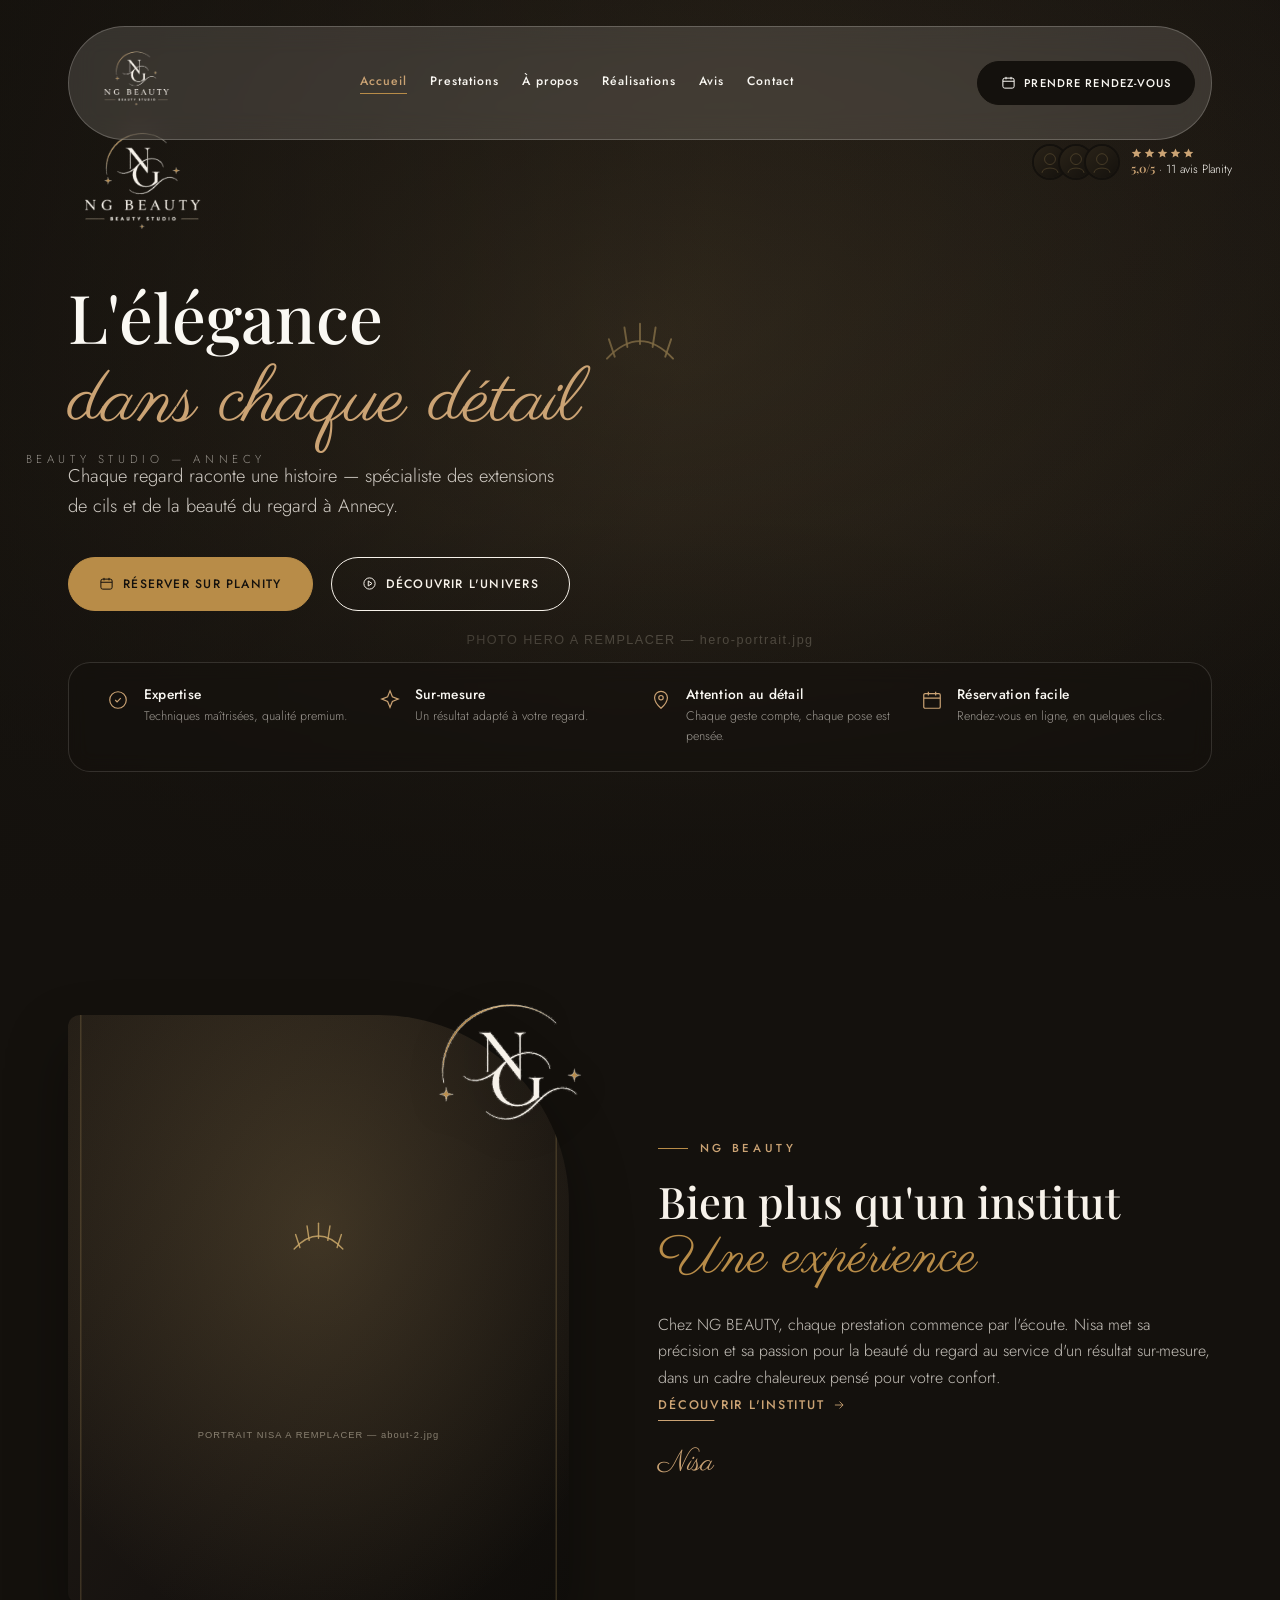
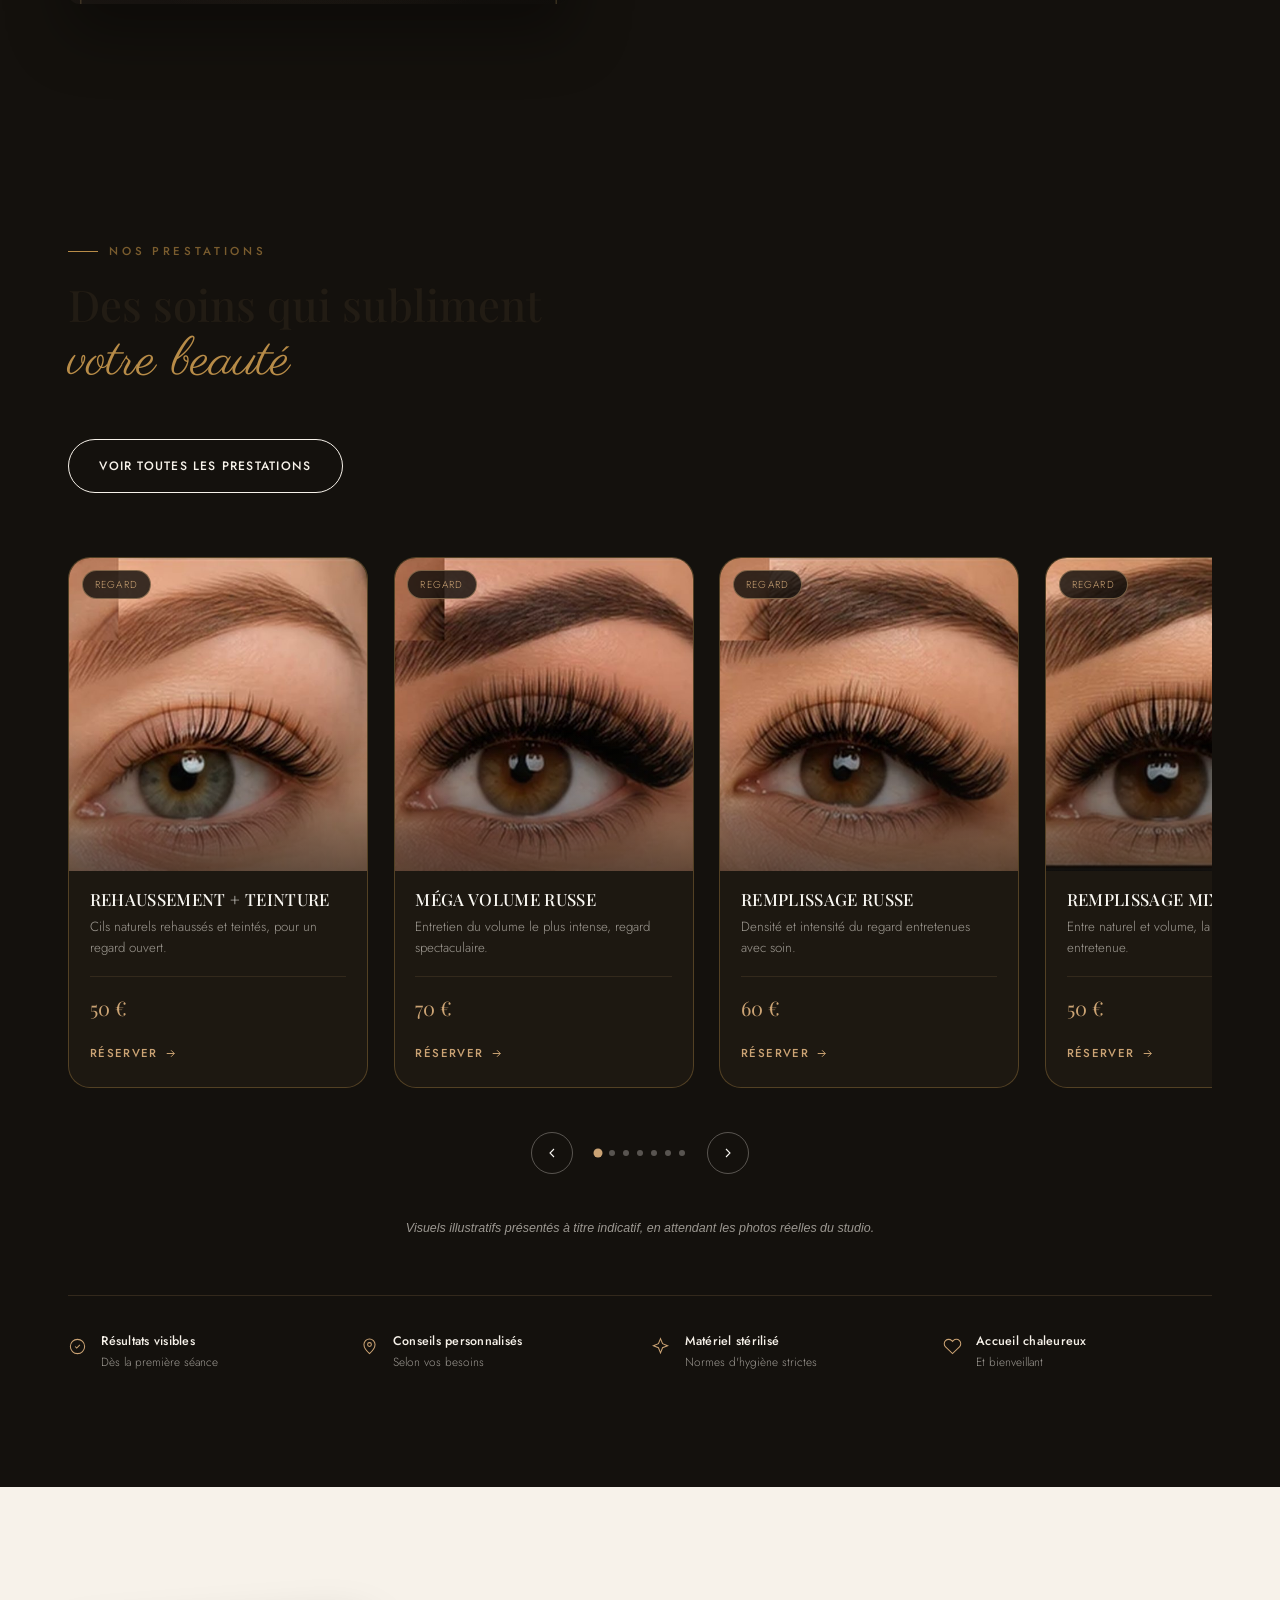
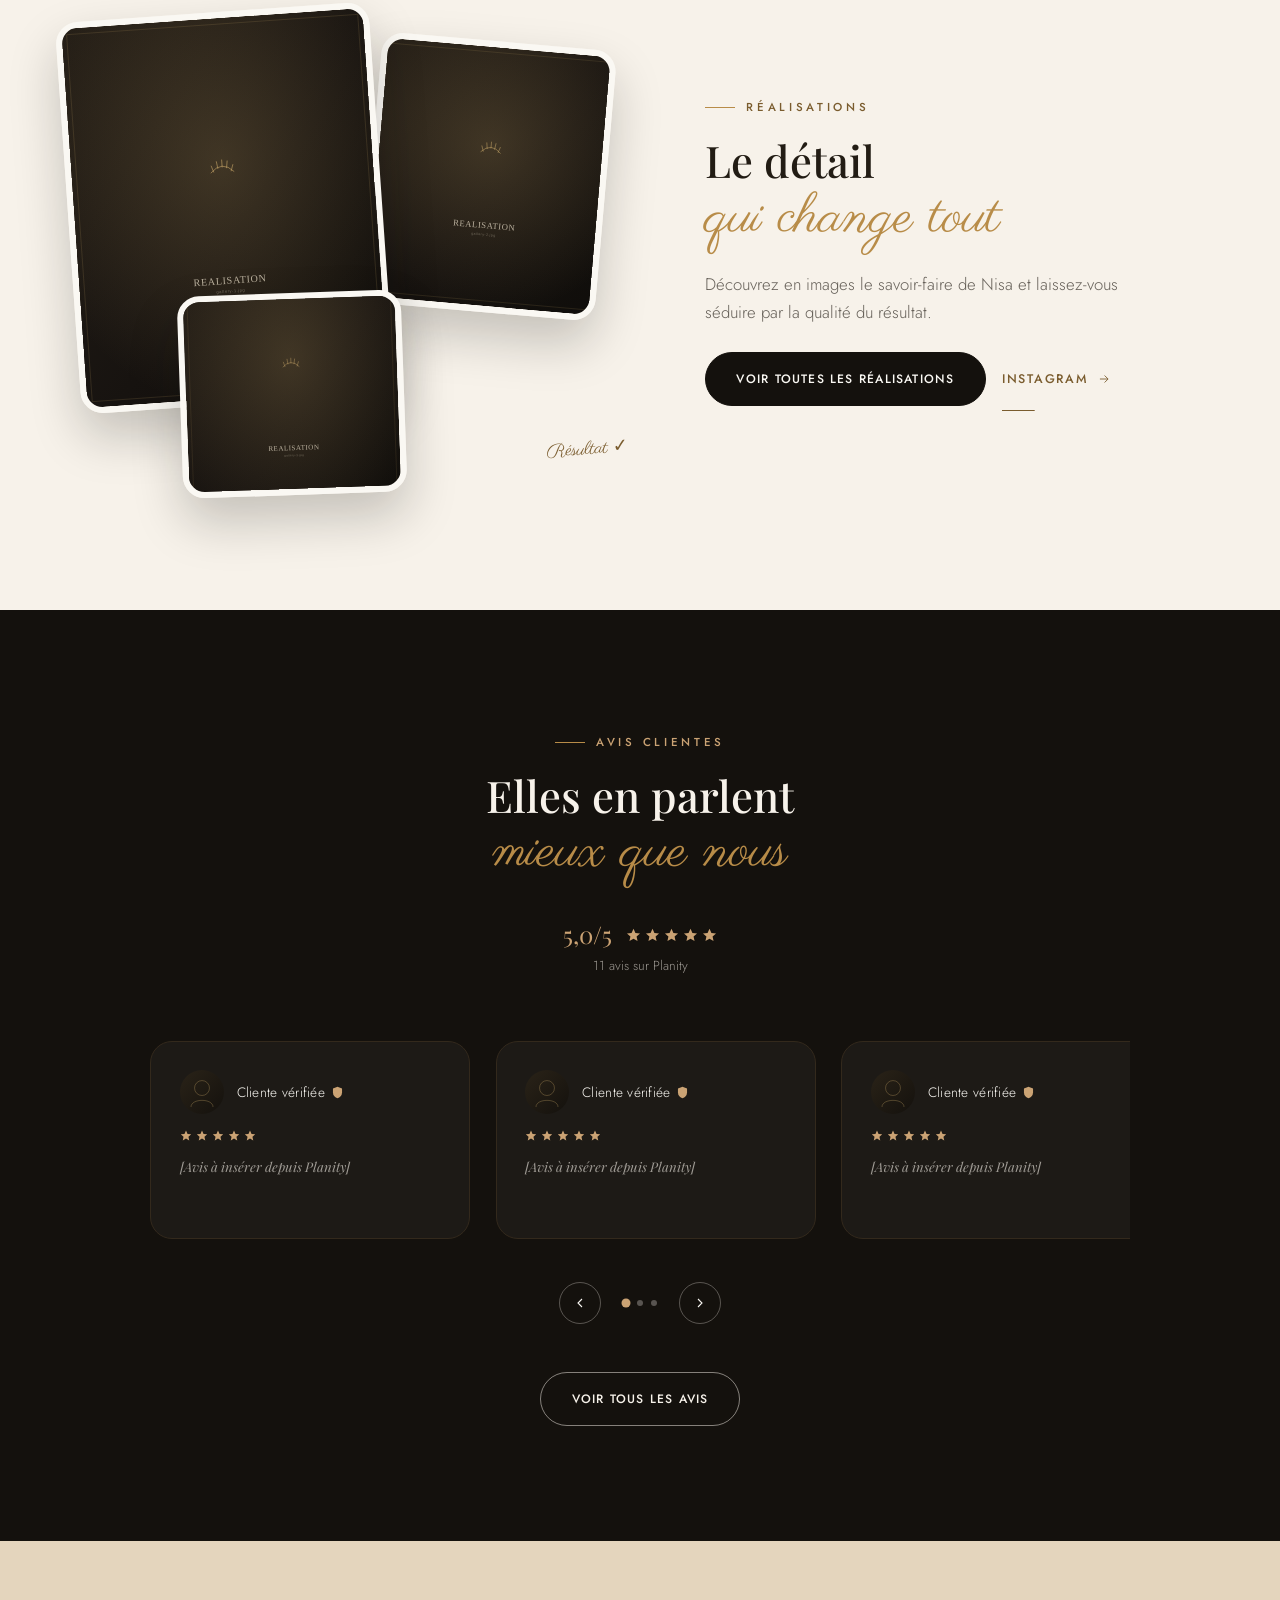
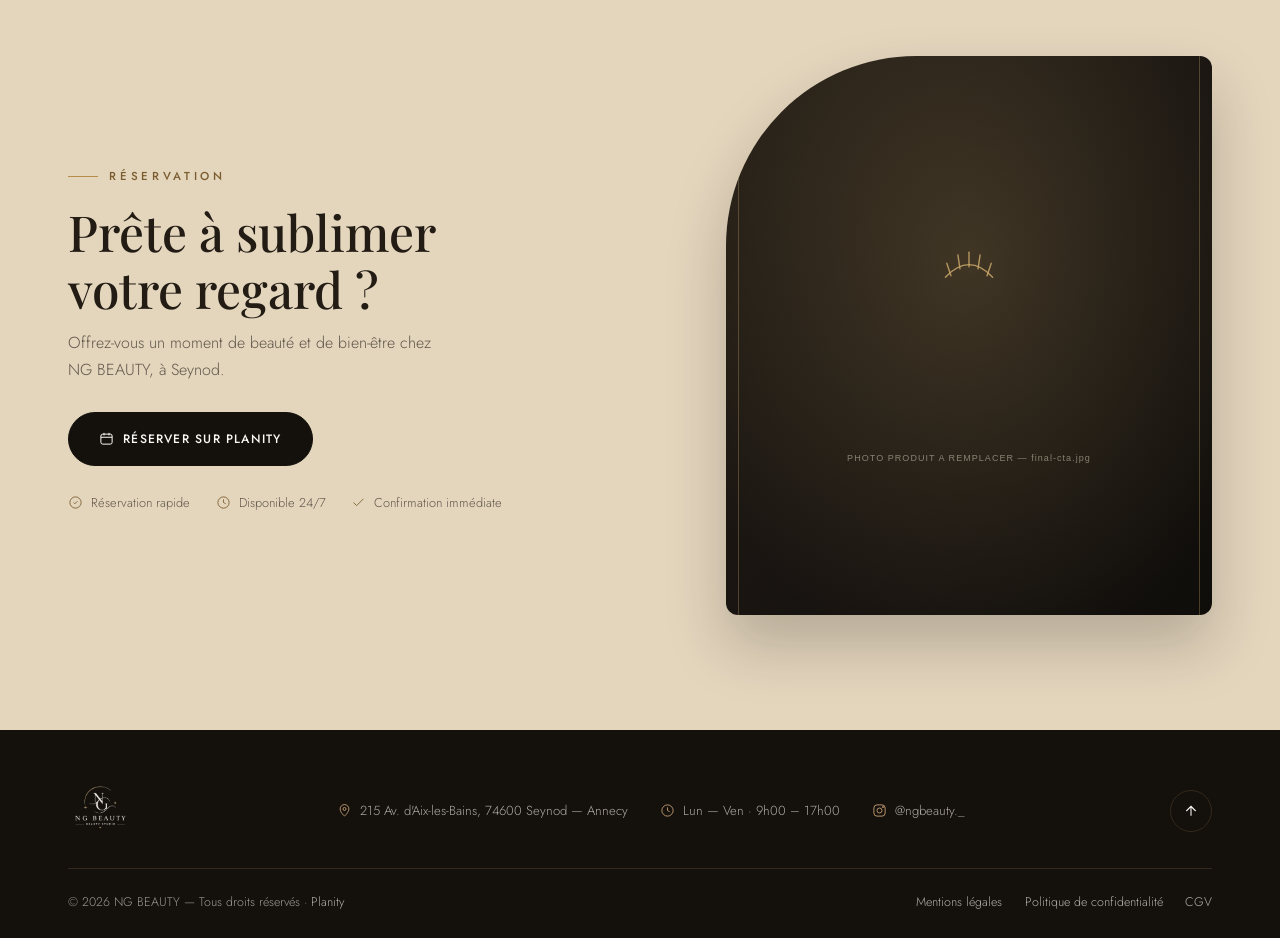
==== commit 79894d61: "Refonte de la section Prestations en cartes premium (réf. visuelle client) Remplace les cartes SVG p" ====
--- a/index.html
+++ b/index.html
@@ -184,96 +184,124 @@
       </div>
 
       <div class="carousel reveal" data-carousel>
-        <div class="carousel-track">
-          <article class="service-card">
+        <div class="carousel-track" tabindex="0" role="region" aria-label="Carrousel des prestations, défilement horizontal">
+          <article class="service-card reveal reveal-delay-1">
             <div class="service-card-media">
               <span class="service-card-tag">Regard</span>
-              <span class="service-card-price">50 €</span>
-              <img src="assets/gallery-1.svg" alt="Rehaussement de cils et teinture">
-            </div>
-            <h3>Rehaussement + teinture</h3>
-            <p>Cils naturels rehaussés et teintés, pour un regard ouvert.</p>
-            <a href="https://www.planity.com/ng-beauty-annecy" target="_blank" rel="noopener" class="btn-ghost">Réserver
-              <svg viewBox="0 0 24 24" fill="none" stroke="currentColor" stroke-width="1.5"><path d="M5 12h14M13 6l6 6-6 6"/></svg>
-            </a>
-          </article>
-
-          <article class="service-card">
+              <img src="assets/prestation-rehaussement.jpg" alt="Rehaussement de cils et teinture — visuel illustratif" loading="lazy">
+            </div>
+            <div class="service-card-body">
+              <h3>Rehaussement + teinture</h3>
+              <p>Cils naturels rehaussés et teintés, pour un regard ouvert.</p>
+              <div class="service-card-meta">
+                <span class="service-card-price">50 €</span>
+              </div>
+              <a href="https://www.planity.com/ng-beauty-annecy" target="_blank" rel="noopener" class="service-card-book">Réserver
+                <svg viewBox="0 0 24 24" fill="none" stroke="currentColor" stroke-width="1.8"><path d="M5 12h14M13 6l6 6-6 6"/></svg>
+              </a>
+            </div>
+          </article>
+
+          <article class="service-card reveal reveal-delay-2">
             <div class="service-card-media">
               <span class="service-card-tag">Regard</span>
-              <span class="service-card-price">70 €</span>
-              <img src="assets/gallery-2.svg" alt="Remplissage méga volume russe">
-            </div>
-            <h3>Méga volume russe</h3>
-            <p>Entretien du volume le plus intense, regard spectaculaire.</p>
-            <a href="https://www.planity.com/ng-beauty-annecy" target="_blank" rel="noopener" class="btn-ghost">Réserver
-              <svg viewBox="0 0 24 24" fill="none" stroke="currentColor" stroke-width="1.5"><path d="M5 12h14M13 6l6 6-6 6"/></svg>
-            </a>
-          </article>
-
-          <article class="service-card">
+              <img src="assets/prestation-megavolume.jpg" alt="Remplissage méga volume russe — visuel illustratif" loading="lazy">
+            </div>
+            <div class="service-card-body">
+              <h3>Méga volume russe</h3>
+              <p>Entretien du volume le plus intense, regard spectaculaire.</p>
+              <div class="service-card-meta">
+                <span class="service-card-price">70 €</span>
+              </div>
+              <a href="https://www.planity.com/ng-beauty-annecy" target="_blank" rel="noopener" class="service-card-book">Réserver
+                <svg viewBox="0 0 24 24" fill="none" stroke="currentColor" stroke-width="1.8"><path d="M5 12h14M13 6l6 6-6 6"/></svg>
+              </a>
+            </div>
+          </article>
+
+          <article class="service-card reveal reveal-delay-3">
             <div class="service-card-media">
               <span class="service-card-tag">Regard</span>
-              <span class="service-card-price">60 €</span>
-              <img src="assets/gallery-3.svg" alt="Remplissage russe">
-            </div>
-            <h3>Remplissage russe</h3>
-            <p>Densité et intensité du regard entretenues avec soin.</p>
-            <a href="https://www.planity.com/ng-beauty-annecy" target="_blank" rel="noopener" class="btn-ghost">Réserver
-              <svg viewBox="0 0 24 24" fill="none" stroke="currentColor" stroke-width="1.5"><path d="M5 12h14M13 6l6 6-6 6"/></svg>
-            </a>
-          </article>
-
-          <article class="service-card">
+              <img src="assets/prestation-volumerusse.jpg" alt="Remplissage russe — visuel illustratif" loading="lazy">
+            </div>
+            <div class="service-card-body">
+              <h3>Remplissage russe</h3>
+              <p>Densité et intensité du regard entretenues avec soin.</p>
+              <div class="service-card-meta">
+                <span class="service-card-price">60 €</span>
+              </div>
+              <a href="https://www.planity.com/ng-beauty-annecy" target="_blank" rel="noopener" class="service-card-book">Réserver
+                <svg viewBox="0 0 24 24" fill="none" stroke="currentColor" stroke-width="1.8"><path d="M5 12h14M13 6l6 6-6 6"/></svg>
+              </a>
+            </div>
+          </article>
+
+          <article class="service-card reveal reveal-delay-4">
             <div class="service-card-media">
               <span class="service-card-tag">Regard</span>
-              <span class="service-card-price">50 €</span>
-              <img src="assets/gallery-4.svg" alt="Remplissage mixte">
-            </div>
-            <h3>Remplissage mixte</h3>
-            <p>Entre naturel et volume, la technique mixte entretenue.</p>
-            <a href="https://www.planity.com/ng-beauty-annecy" target="_blank" rel="noopener" class="btn-ghost">Réserver
-              <svg viewBox="0 0 24 24" fill="none" stroke="currentColor" stroke-width="1.5"><path d="M5 12h14M13 6l6 6-6 6"/></svg>
-            </a>
-          </article>
-
-          <article class="service-card">
+              <img src="assets/prestation-mixte.jpg" alt="Remplissage mixte — visuel illustratif" loading="lazy">
+            </div>
+            <div class="service-card-body">
+              <h3>Remplissage mixte</h3>
+              <p>Entre naturel et volume, la technique mixte entretenue.</p>
+              <div class="service-card-meta">
+                <span class="service-card-price">50 €</span>
+              </div>
+              <a href="https://www.planity.com/ng-beauty-annecy" target="_blank" rel="noopener" class="service-card-book">Réserver
+                <svg viewBox="0 0 24 24" fill="none" stroke="currentColor" stroke-width="1.8"><path d="M5 12h14M13 6l6 6-6 6"/></svg>
+              </a>
+            </div>
+          </article>
+
+          <article class="service-card reveal reveal-delay-1">
             <div class="service-card-media">
               <span class="service-card-tag">Regard</span>
-              <span class="service-card-price">10 €</span>
-              <img src="assets/gallery-5.svg" alt="Dépose et shampooing">
-            </div>
-            <h3>Dépose + shampooing</h3>
-            <p>Retrait en douceur et soin des cils naturels.</p>
-            <a href="https://www.planity.com/ng-beauty-annecy" target="_blank" rel="noopener" class="btn-ghost">Réserver
-              <svg viewBox="0 0 24 24" fill="none" stroke="currentColor" stroke-width="1.5"><path d="M5 12h14M13 6l6 6-6 6"/></svg>
-            </a>
-          </article>
-
-          <article class="service-card">
+              <img src="assets/prestation-depose.jpg" alt="Dépose et shampooing — visuel illustratif" loading="lazy">
+            </div>
+            <div class="service-card-body">
+              <h3>Dépose + shampooing</h3>
+              <p>Retrait en douceur et soin des cils naturels.</p>
+              <div class="service-card-meta">
+                <span class="service-card-price">10 €</span>
+              </div>
+              <a href="https://www.planity.com/ng-beauty-annecy" target="_blank" rel="noopener" class="service-card-book">Réserver
+                <svg viewBox="0 0 24 24" fill="none" stroke="currentColor" stroke-width="1.8"><path d="M5 12h14M13 6l6 6-6 6"/></svg>
+              </a>
+            </div>
+          </article>
+
+          <article class="service-card reveal reveal-delay-2">
             <div class="service-card-media">
               <span class="service-card-tag">Sourire</span>
-              <span class="service-card-price">90 €</span>
-              <img src="assets/gallery-6.svg" alt="Blanchiment dentaire, une séance">
-            </div>
-            <h3>Blanchiment dentaire</h3>
-            <p>Une séance pour un sourire immédiatement plus lumineux.</p>
-            <a href="https://www.planity.com/ng-beauty-annecy" target="_blank" rel="noopener" class="btn-ghost">Réserver
-              <svg viewBox="0 0 24 24" fill="none" stroke="currentColor" stroke-width="1.5"><path d="M5 12h14M13 6l6 6-6 6"/></svg>
-            </a>
-          </article>
-
-          <article class="service-card">
+              <img src="assets/prestation-blanchiment.jpg" alt="Blanchiment dentaire, une séance — visuel illustratif" loading="lazy">
+            </div>
+            <div class="service-card-body">
+              <h3>Blanchiment dentaire</h3>
+              <p>Une séance pour un sourire immédiatement plus lumineux.</p>
+              <div class="service-card-meta">
+                <span class="service-card-price">90 €</span>
+              </div>
+              <a href="https://www.planity.com/ng-beauty-annecy" target="_blank" rel="noopener" class="service-card-book">Réserver
+                <svg viewBox="0 0 24 24" fill="none" stroke="currentColor" stroke-width="1.8"><path d="M5 12h14M13 6l6 6-6 6"/></svg>
+              </a>
+            </div>
+          </article>
+
+          <article class="service-card reveal reveal-delay-3">
             <div class="service-card-media">
               <span class="service-card-tag">Sourire</span>
-              <span class="service-card-price">130 €</span>
-              <img src="assets/gallery-7.svg" alt="Blanchiment dentaire, deux séances">
-            </div>
-            <h3>Blanchiment — 2 séances</h3>
-            <p>Un protocole complet pour un résultat optimal et durable.</p>
-            <a href="https://www.planity.com/ng-beauty-annecy" target="_blank" rel="noopener" class="btn-ghost">Réserver
-              <svg viewBox="0 0 24 24" fill="none" stroke="currentColor" stroke-width="1.5"><path d="M5 12h14M13 6l6 6-6 6"/></svg>
-            </a>
+              <img src="assets/prestation-blanchiment-2.jpg" alt="Blanchiment dentaire, deux séances — visuel illustratif" loading="lazy">
+            </div>
+            <div class="service-card-body">
+              <h3>Blanchiment — 2 séances</h3>
+              <p>Un protocole complet pour un résultat optimal et durable.</p>
+              <div class="service-card-meta">
+                <span class="service-card-price">130 €</span>
+              </div>
+              <a href="https://www.planity.com/ng-beauty-annecy" target="_blank" rel="noopener" class="service-card-book">Réserver
+                <svg viewBox="0 0 24 24" fill="none" stroke="currentColor" stroke-width="1.8"><path d="M5 12h14M13 6l6 6-6 6"/></svg>
+              </a>
+            </div>
           </article>
         </div>
 
@@ -286,6 +314,8 @@
             <svg viewBox="0 0 24 24" fill="none" stroke="currentColor" stroke-width="1.6"><path d="M9 6l6 6-6 6"/></svg>
           </button>
         </div>
+
+        <p class="prestations-illustration-note">Visuels illustratifs présentés à titre indicatif, en attendant les photos réelles du studio.</p>
       </div>
 
       <ul class="trust-strip reveal">
--- a/css/style.css
+++ b/css/style.css
@@ -859,16 +859,27 @@
 
 .service-card {
   scroll-snap-align: start;
-  flex: 0 0 clamp(230px, 26vw, 290px);
+  flex: 0 0 clamp(240px, 26vw, 300px);
   position: relative;
+  background: var(--black-soft);
+  border: 1px solid var(--gold-soft);
+  border-radius: var(--radius-card);
+  overflow: hidden;
+  transition: border-color 0.5s var(--ease), box-shadow 0.5s var(--ease),
+    transform 0.5s var(--ease), opacity 0.9s var(--ease);
+}
+
+.service-card:hover,
+.service-card:focus-within {
+  border-color: var(--gold-light);
+  box-shadow: 0 18px 40px rgba(0, 0, 0, 0.35);
+  transform: translateY(-4px);
 }
 
 .service-card-media {
   position: relative;
-  border-radius: var(--radius-card);
   overflow: hidden;
-  aspect-ratio: 3 / 3.6;
-  margin-bottom: 1rem;
+  aspect-ratio: 3 / 3.15;
 }
 
 .service-card-media img {
@@ -886,42 +897,86 @@
   content: "";
   position: absolute;
   inset: 0;
-  background: linear-gradient(0deg, rgba(20, 17, 13, 0.75) 0%, rgba(20, 17, 13, 0) 55%);
+  background: linear-gradient(0deg, rgba(20, 17, 13, 0.6) 0%, rgba(20, 17, 13, 0) 45%);
 }
 
 .service-card-tag {
   position: absolute;
-  top: 0.9rem;
-  left: 0.9rem;
+  top: 0.8rem;
+  left: 0.8rem;
   z-index: 1;
-  background: rgba(250, 248, 243, 0.92);
-  color: var(--ink);
-  font-size: 0.65rem;
-  letter-spacing: 0.1em;
+  background: rgba(20, 17, 13, 0.82);
+  border: 1px solid rgba(203, 163, 116, 0.5);
+  color: var(--gold-light);
+  font-size: 0.63rem;
+  letter-spacing: 0.12em;
   text-transform: uppercase;
-  padding: 0.35rem 0.8rem;
+  padding: 0.32rem 0.75rem;
   border-radius: var(--radius-full);
 }
 
+.service-card-body {
+  padding: 1.2rem 1.3rem 1.4rem;
+}
+
+.service-card h3 {
+  font-size: 1.05rem;
+  letter-spacing: 0.02em;
+  text-transform: uppercase;
+  margin-bottom: 0.5rem;
+  color: var(--cream);
+}
+
+.service-card p {
+  font-size: 0.83rem;
+  line-height: 1.55;
+  color: rgba(247, 242, 234, 0.6);
+  margin-bottom: 1.1rem;
+  min-height: 2.6em;
+}
+
+.service-card-meta {
+  display: flex;
+  align-items: center;
+  justify-content: space-between;
+  gap: 0.8rem;
+  padding-top: 0.9rem;
+  margin-bottom: 0.9rem;
+  border-top: 1px solid var(--black-line);
+}
+
 .service-card-price {
-  position: absolute;
-  bottom: 0.9rem;
-  right: 0.9rem;
-  z-index: 1;
   font-family: var(--font-serif);
-  font-size: 1.1rem;
+  font-size: 1.25rem;
   color: var(--gold-light);
 }
 
-.service-card h3 {
-  font-size: 1.1rem;
-  margin-bottom: 0.35rem;
-}
-
-.service-card p {
-  font-size: 0.85rem;
-  color: rgba(247, 242, 234, 0.62);
-  margin-bottom: 0.7rem;
+.service-card-book {
+  display: inline-flex;
+  align-items: center;
+  gap: 0.4rem;
+  font-size: 0.72rem;
+  font-weight: 500;
+  letter-spacing: 0.12em;
+  text-transform: uppercase;
+  color: var(--gold-light);
+  transition: color 0.35s var(--ease), gap 0.35s var(--ease);
+}
+
+.service-card-book svg {
+  width: 13px;
+  height: 13px;
+  transition: transform 0.35s var(--ease);
+}
+
+.service-card:hover .service-card-book,
+.service-card:focus-within .service-card-book {
+  color: var(--gold);
+}
+
+.service-card:hover .service-card-book svg,
+.service-card:focus-within .service-card-book svg {
+  transform: translateX(4px);
 }
 
 .carousel-controls {
@@ -981,128 +1036,51 @@
 
 /* ---------- Prestations detail (prestations.html) ---------- */
 .prestations {
-  background: var(--cream);
-}
-
-.service-row {
-  display: flex;
-  flex-wrap: wrap;
-  align-items: baseline;
-  gap: 0.3rem 1.2rem;
-  padding: 1.7rem 0.6rem;
-  border-bottom: 1px solid rgba(34, 28, 20, 0.12);
-  border-radius: var(--radius-full);
-  transition: padding-left 0.4s var(--ease), background-color 0.4s var(--ease), border-color 0.4s var(--ease);
-}
-
-.service-row:first-child {
-  border-top: 1px solid rgba(34, 28, 20, 0.12);
-}
-
-.service-row:hover {
-  padding-left: 1.2rem;
-  background: rgba(184, 150, 95, 0.07);
-  border-color: var(--gold-soft);
-}
-
-.service-main {
-  display: flex;
-  flex-wrap: wrap;
-  align-items: baseline;
-  gap: 0.3rem 1.2rem;
-  flex: 1;
-  min-width: 0;
-}
-
-.service-name {
-  font-family: var(--font-serif);
-  font-size: 1.22rem;
-  font-weight: 500;
-  white-space: nowrap;
-}
-
-.service-dots {
-  flex: 1;
-  border-bottom: 1px dotted rgba(34, 28, 20, 0.25);
-  margin-bottom: 0.4rem;
-  min-width: 20px;
-}
-
-.service-desc {
-  flex-basis: 100%;
-  font-size: 0.87rem;
-  color: var(--ink-soft);
-  max-width: 52ch;
-}
-
-.service-meta {
-  display: flex;
-  align-items: center;
-  gap: 1.2rem;
-  flex-shrink: 0;
-}
-
-.service-price {
-  font-family: var(--font-serif);
-  font-size: 1.28rem;
-  color: var(--gold-deep);
-  white-space: nowrap;
-}
-
-.service-book {
-  font-size: 0.7rem;
-  letter-spacing: 0.12em;
-  text-transform: uppercase;
-  color: var(--gold-deep);
-  opacity: 0;
-  transform: translateX(-6px);
-  transition: opacity 0.4s var(--ease), transform 0.4s var(--ease);
-  display: inline-flex;
-  align-items: center;
-  gap: 0.35rem;
-}
-
-.service-row:hover .service-book,
-.service-row:focus-within .service-book {
-  opacity: 1;
-  transform: translateX(0);
-}
-
-.service-book svg {
-  width: 12px;
-  height: 12px;
-  transition: transform 0.35s var(--ease);
-}
-
-.service-row:hover .service-book svg {
-  transform: translateX(3px);
-}
-
-.service-group + .service-group {
-  margin-top: clamp(2.4rem, 5vw, 3.6rem);
+  background: var(--black);
+  color: var(--ivory);
+}
+
+.services-grid {
+  display: grid;
+  grid-template-columns: repeat(auto-fill, minmax(260px, 1fr));
+  gap: clamp(1.2rem, 2.5vw, 1.8rem);
 }
 
 .service-group-title {
   font-size: 0.78rem;
   letter-spacing: 0.24em;
   text-transform: uppercase;
-  color: var(--gold-deep);
-  margin-bottom: 0.6rem;
-  padding-left: 0.6rem;
+  color: var(--gold-light);
+  margin-bottom: 1.1rem;
+  padding-left: 0.2rem;
+}
+
+.service-group-title-spaced {
+  margin-top: clamp(2.6rem, 5vw, 4rem);
+}
+
+.prestations-illustration-note {
+  margin-top: clamp(2rem, 4vw, 2.8rem);
+  font-size: 0.78rem;
+  font-style: italic;
+  color: rgba(247, 242, 234, 0.6);
+  text-align: center;
 }
 
 .prestations-footer {
-  margin-top: clamp(2.4rem, 5vw, 3.6rem);
+  margin-top: clamp(2rem, 4vw, 2.8rem);
   display: flex;
   flex-wrap: wrap;
   align-items: center;
   justify-content: space-between;
   gap: 1.5rem;
+  padding-top: clamp(2rem, 4vw, 2.8rem);
+  border-top: 1px solid var(--black-line);
 }
 
 .prestations-note {
   font-size: 0.85rem;
-  color: var(--ink-soft);
+  color: rgba(247, 242, 234, 0.6);
   max-width: 46ch;
 }
 
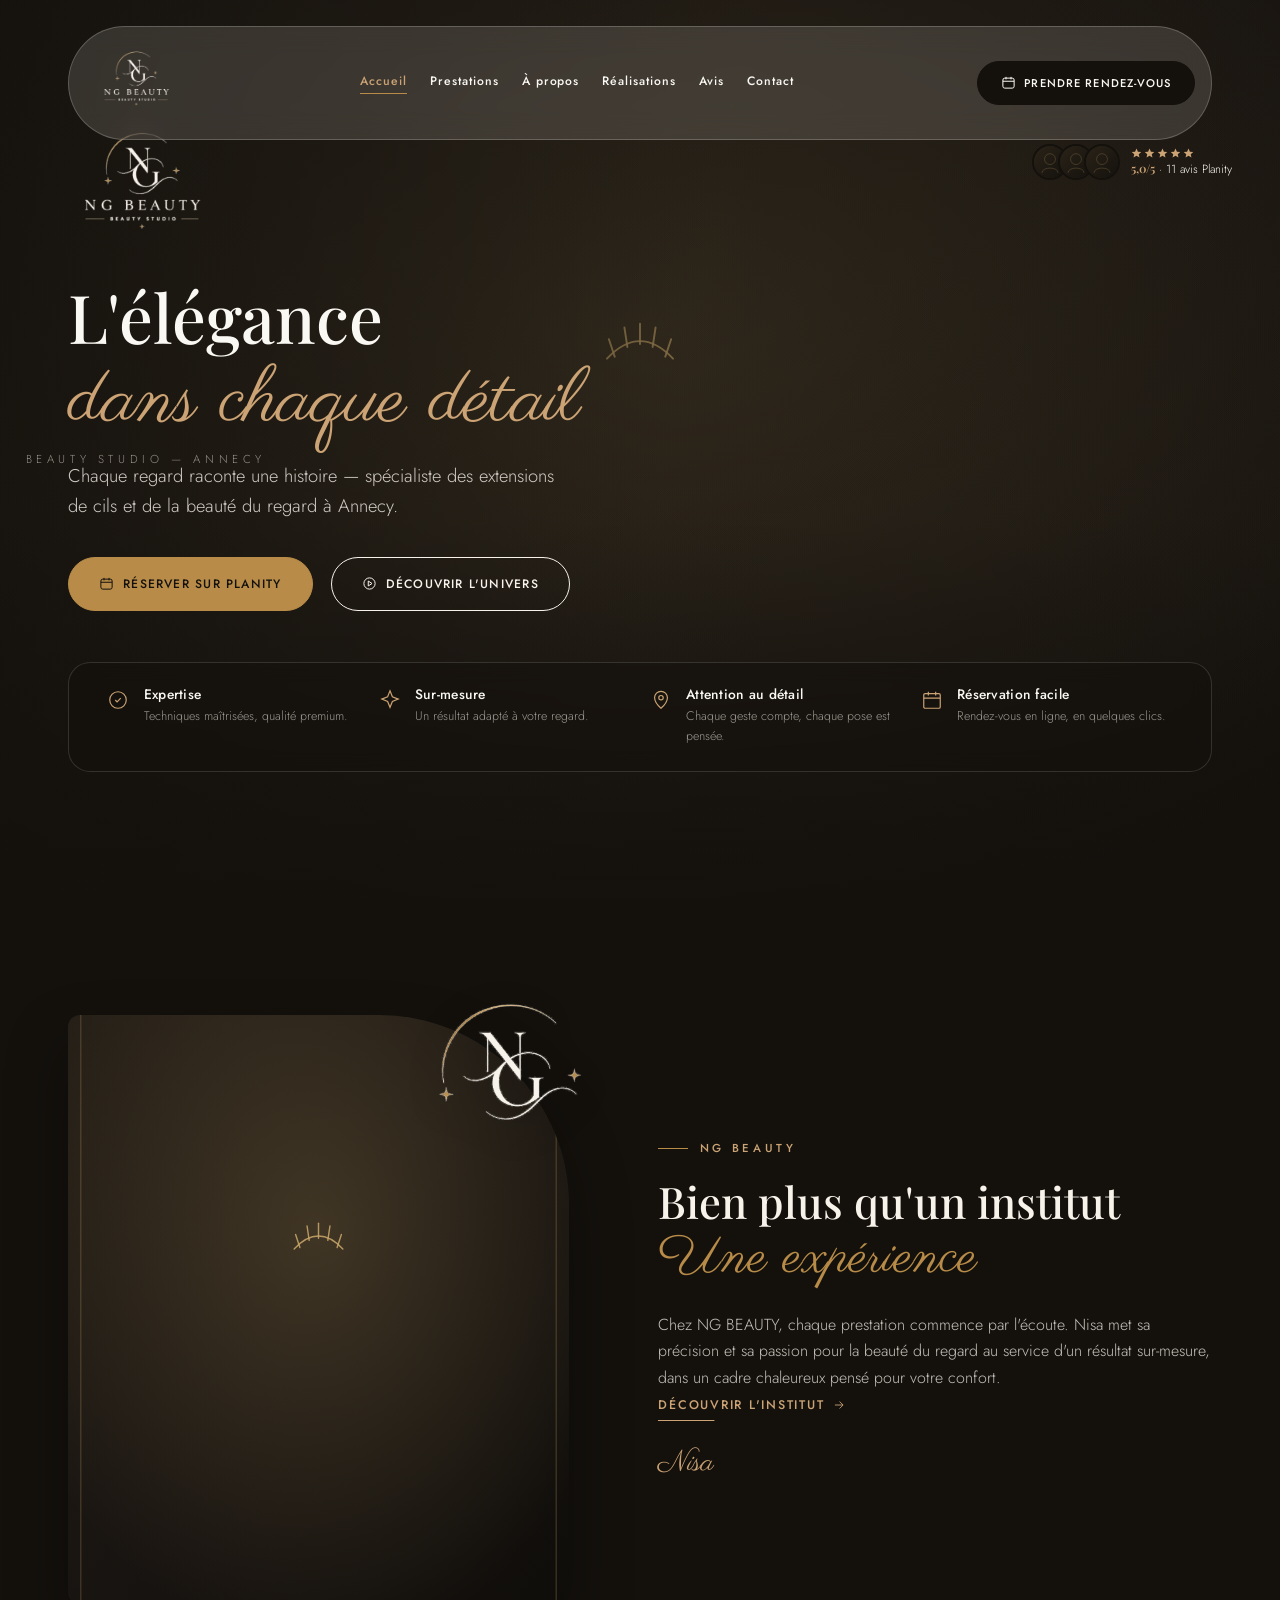
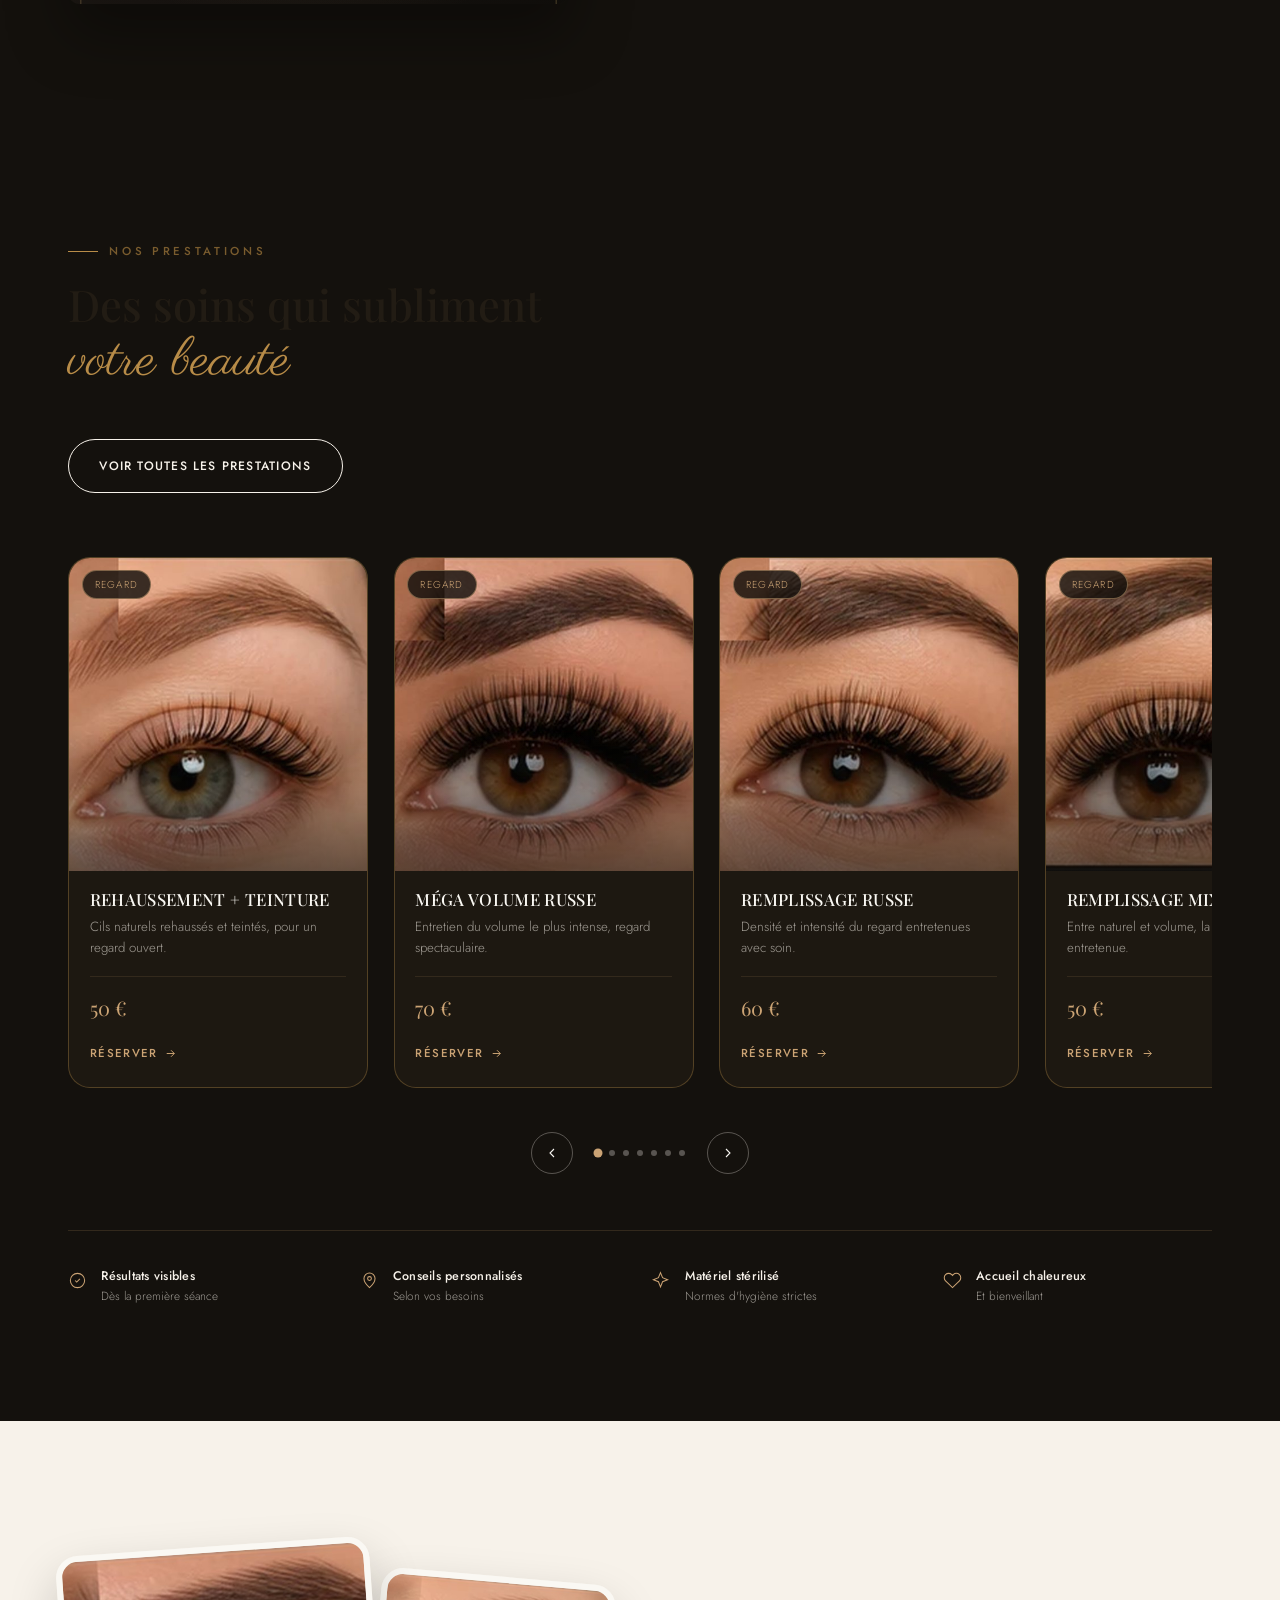
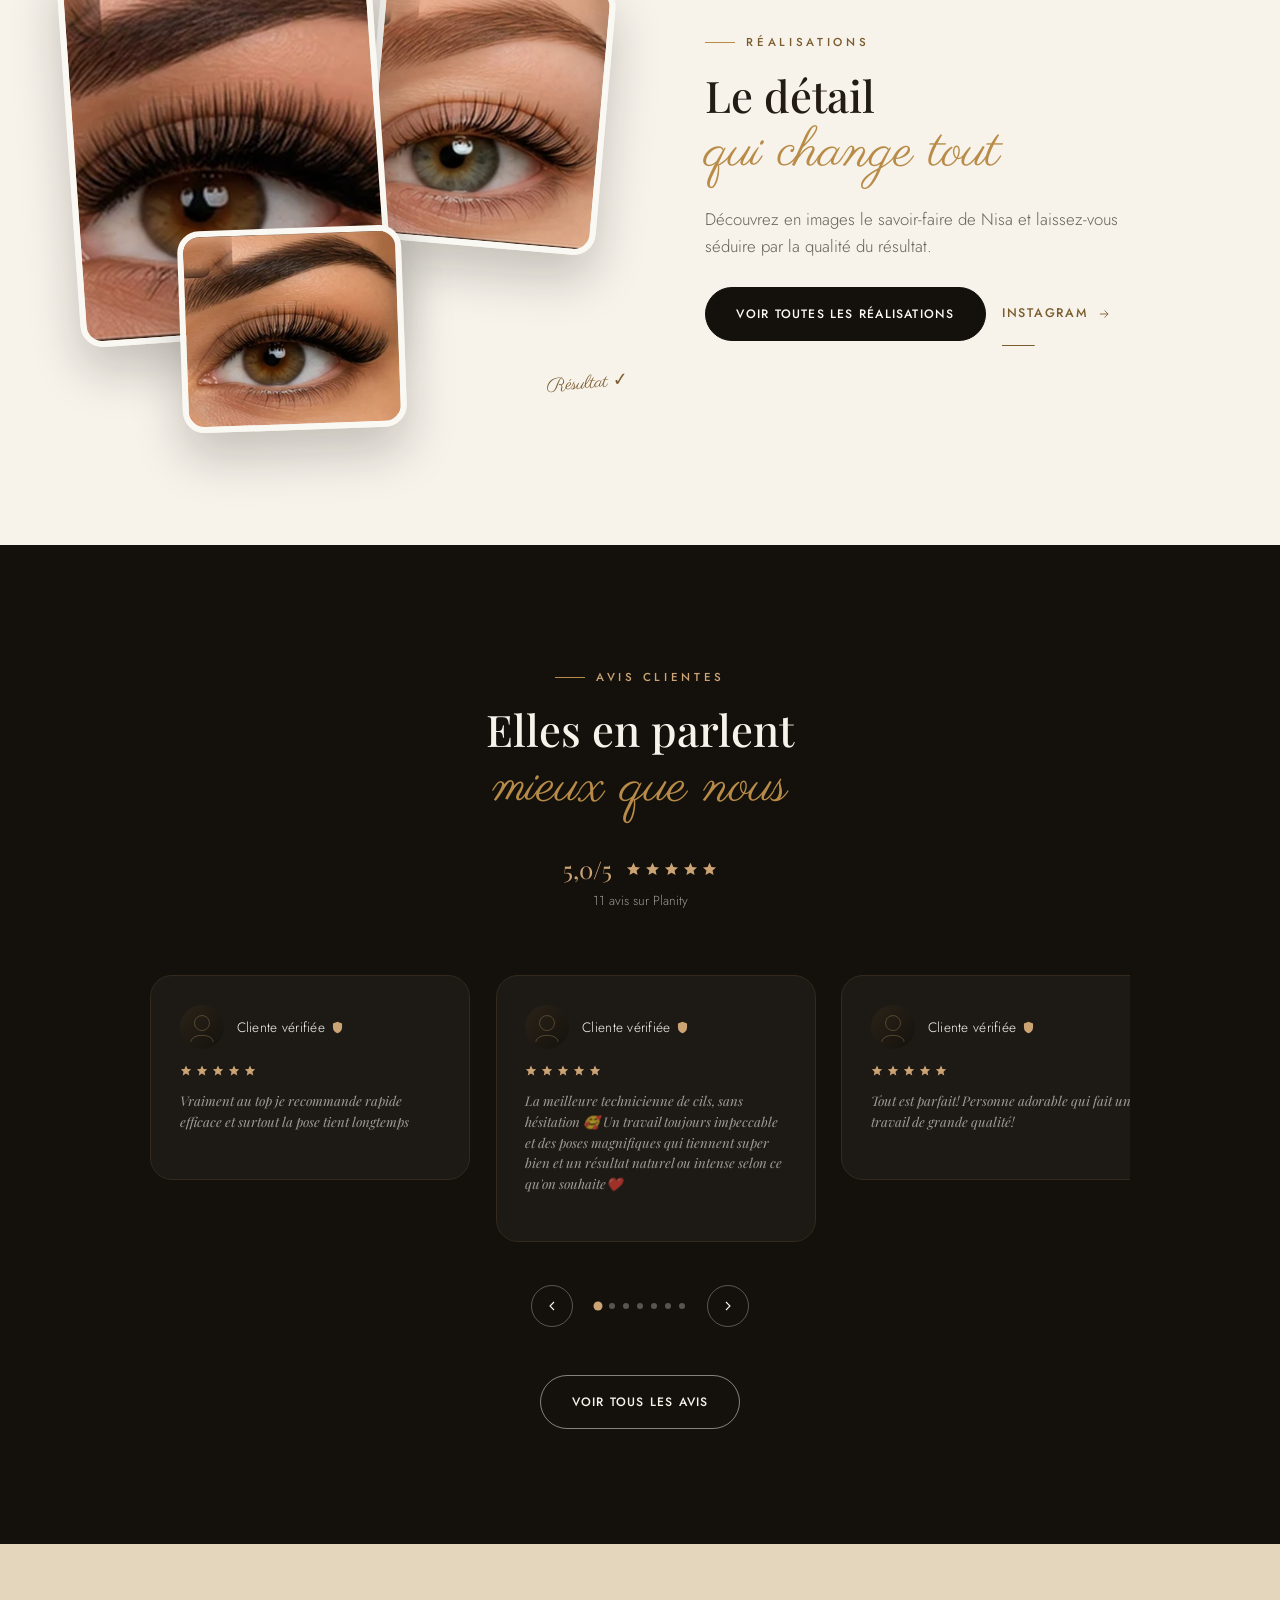
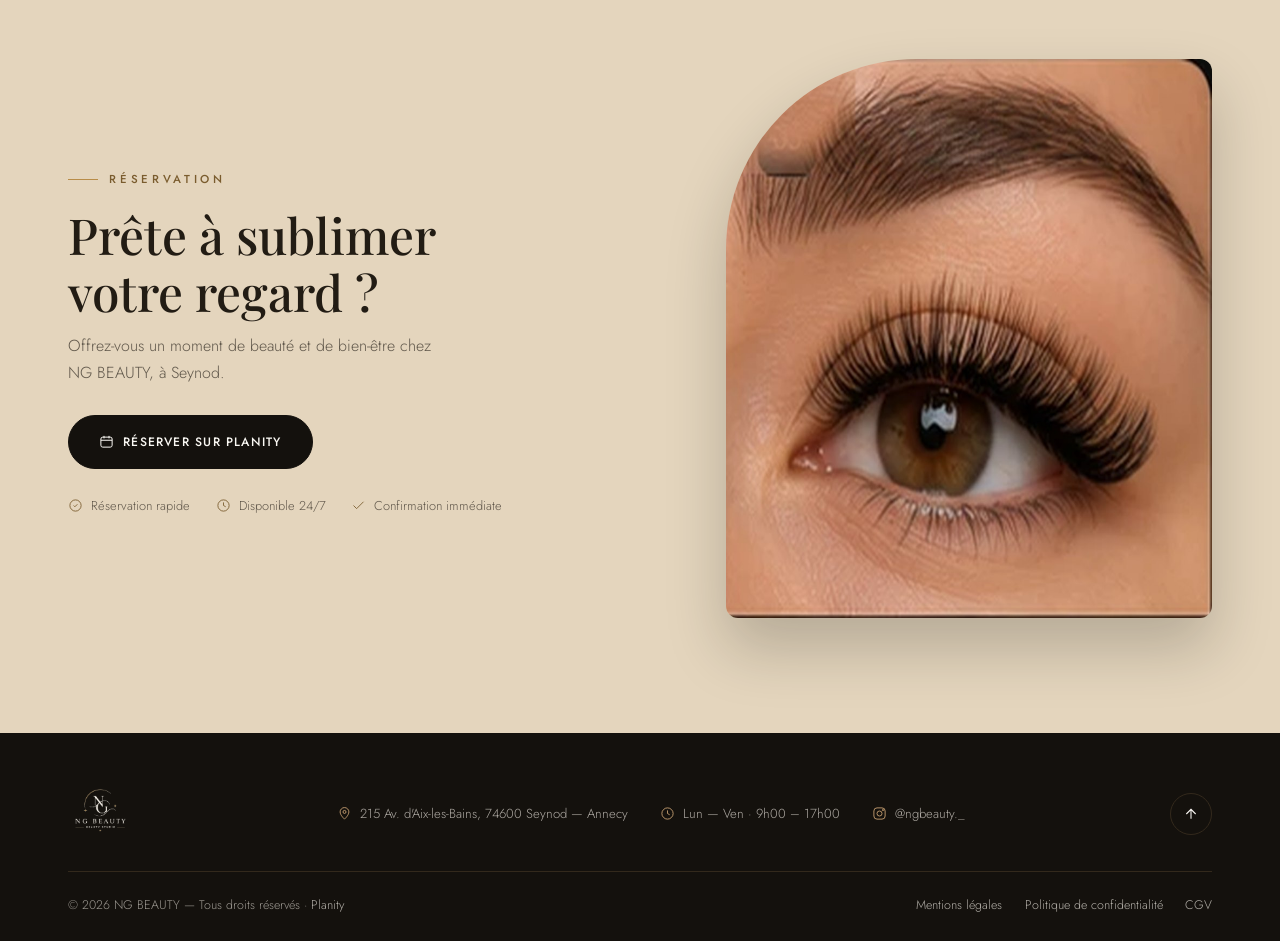
==== commit 177ca922: "Finalise le contenu visuel : galerie réelle, avis Planity, textes placeholder retirés - Réalisations" ====
--- a/index.html
+++ b/index.html
@@ -315,7 +315,6 @@
           </button>
         </div>
 
-        <p class="prestations-illustration-note">Visuels illustratifs présentés à titre indicatif, en attendant les photos réelles du studio.</p>
       </div>
 
       <ul class="trust-strip reveal">
@@ -344,14 +343,14 @@
     <div class="container">
       <div class="collage-grid">
         <div class="collage reveal">
-          <div class="collage-item collage-a" data-lightbox="image" data-src="assets/gallery-1.svg" data-alt="Réalisation NG BEAUTY 1">
-            <img src="assets/gallery-1.svg" alt="Extensions de cils volume russe" loading="lazy">
-          </div>
-          <div class="collage-item collage-b" data-lightbox="image" data-src="assets/gallery-2.svg" data-alt="Réalisation NG BEAUTY 2">
-            <img src="assets/gallery-2.svg" alt="Regard sublimé" loading="lazy">
-          </div>
-          <div class="collage-item collage-c" data-lightbox="image" data-src="assets/gallery-3.svg" data-alt="Réalisation NG BEAUTY 3">
-            <img src="assets/gallery-3.svg" alt="Rehaussement de cils" loading="lazy">
+          <div class="collage-item collage-a" data-lightbox="image" data-src="assets/gallery-1.jpg" data-alt="Regard méga volume russe — visuel illustratif">
+            <img src="assets/gallery-1.jpg" alt="Regard méga volume russe — visuel illustratif" loading="lazy">
+          </div>
+          <div class="collage-item collage-b" data-lightbox="image" data-src="assets/gallery-2.jpg" data-alt="Rehaussement de cils et teinture — visuel illustratif">
+            <img src="assets/gallery-2.jpg" alt="Rehaussement de cils et teinture — visuel illustratif" loading="lazy">
+          </div>
+          <div class="collage-item collage-c" data-lightbox="image" data-src="assets/gallery-4.jpg" data-alt="Volume russe léger — visuel illustratif">
+            <img src="assets/gallery-4.jpg" alt="Volume russe léger — visuel illustratif" loading="lazy">
           </div>
           <span class="collage-caption">Résultat ✓</span>
         </div>
@@ -407,7 +406,7 @@
                 <svg viewBox="0 0 20 20"><path d="M10 1l2.6 5.6 6.1.6-4.6 4.1 1.3 6-5.4-3.1-5.4 3.1 1.3-6-4.6-4.1 6.1-.6z"/></svg>
                 <svg viewBox="0 0 20 20"><path d="M10 1l2.6 5.6 6.1.6-4.6 4.1 1.3 6-5.4-3.1-5.4 3.1 1.3-6-4.6-4.1 6.1-.6z"/></svg>
               </span>
-              <p class="review-quote review-placeholder">[Avis à insérer depuis Planity]</p>
+              <p class="review-quote">Vraiment au top je recommande rapide efficace et surtout la pose tient longtemps</p>
             </article>
 
             <article class="service-card review-card" style="flex-basis: clamp(260px, 30vw, 320px);">
@@ -424,7 +423,7 @@
                 <svg viewBox="0 0 20 20"><path d="M10 1l2.6 5.6 6.1.6-4.6 4.1 1.3 6-5.4-3.1-5.4 3.1 1.3-6-4.6-4.1 6.1-.6z"/></svg>
                 <svg viewBox="0 0 20 20"><path d="M10 1l2.6 5.6 6.1.6-4.6 4.1 1.3 6-5.4-3.1-5.4 3.1 1.3-6-4.6-4.1 6.1-.6z"/></svg>
               </span>
-              <p class="review-quote review-placeholder">[Avis à insérer depuis Planity]</p>
+              <p class="review-quote">La meilleure technicienne de cils, sans hésitation 🥰 Un travail toujours impeccable et des poses magnifiques qui tiennent super bien et un résultat naturel ou intense selon ce qu'on souhaite❤️</p>
             </article>
 
             <article class="service-card review-card" style="flex-basis: clamp(260px, 30vw, 320px);">
@@ -441,7 +440,75 @@
                 <svg viewBox="0 0 20 20"><path d="M10 1l2.6 5.6 6.1.6-4.6 4.1 1.3 6-5.4-3.1-5.4 3.1 1.3-6-4.6-4.1 6.1-.6z"/></svg>
                 <svg viewBox="0 0 20 20"><path d="M10 1l2.6 5.6 6.1.6-4.6 4.1 1.3 6-5.4-3.1-5.4 3.1 1.3-6-4.6-4.1 6.1-.6z"/></svg>
               </span>
-              <p class="review-quote review-placeholder">[Avis à insérer depuis Planity]</p>
+              <p class="review-quote">Tout est parfait! Personne adorable qui fait un travail de grande qualité!</p>
+            </article>
+
+            <article class="service-card review-card" style="flex-basis: clamp(260px, 30vw, 320px);">
+              <div class="review-head">
+                <img class="review-avatar" src="assets/avatar-1.svg" alt="">
+                <span class="review-author">Cliente vérifiée
+                  <svg viewBox="0 0 20 20"><path d="M10 1l7 3v6c0 5-3.5 7.5-7 9-3.5-1.5-7-4-7-9V4z"/></svg>
+                </span>
+              </div>
+              <span class="rating-stars is-visible" aria-hidden="true">
+                <svg viewBox="0 0 20 20"><path d="M10 1l2.6 5.6 6.1.6-4.6 4.1 1.3 6-5.4-3.1-5.4 3.1 1.3-6-4.6-4.1 6.1-.6z"/></svg>
+                <svg viewBox="0 0 20 20"><path d="M10 1l2.6 5.6 6.1.6-4.6 4.1 1.3 6-5.4-3.1-5.4 3.1 1.3-6-4.6-4.1 6.1-.6z"/></svg>
+                <svg viewBox="0 0 20 20"><path d="M10 1l2.6 5.6 6.1.6-4.6 4.1 1.3 6-5.4-3.1-5.4 3.1 1.3-6-4.6-4.1 6.1-.6z"/></svg>
+                <svg viewBox="0 0 20 20"><path d="M10 1l2.6 5.6 6.1.6-4.6 4.1 1.3 6-5.4-3.1-5.4 3.1 1.3-6-4.6-4.1 6.1-.6z"/></svg>
+                <svg viewBox="0 0 20 20"><path d="M10 1l2.6 5.6 6.1.6-4.6 4.1 1.3 6-5.4-3.1-5.4 3.1 1.3-6-4.6-4.1 6.1-.6z"/></svg>
+              </span>
+              <p class="review-quote">Super accueil, superbe prestation! J'y suis retournée aussitôt pour faire un remplissage! Merci à toi 🤝</p>
+            </article>
+
+            <article class="service-card review-card" style="flex-basis: clamp(260px, 30vw, 320px);">
+              <div class="review-head">
+                <img class="review-avatar" src="assets/avatar-2.svg" alt="">
+                <span class="review-author">Cliente vérifiée
+                  <svg viewBox="0 0 20 20"><path d="M10 1l7 3v6c0 5-3.5 7.5-7 9-3.5-1.5-7-4-7-9V4z"/></svg>
+                </span>
+              </div>
+              <span class="rating-stars is-visible" aria-hidden="true">
+                <svg viewBox="0 0 20 20"><path d="M10 1l2.6 5.6 6.1.6-4.6 4.1 1.3 6-5.4-3.1-5.4 3.1 1.3-6-4.6-4.1 6.1-.6z"/></svg>
+                <svg viewBox="0 0 20 20"><path d="M10 1l2.6 5.6 6.1.6-4.6 4.1 1.3 6-5.4-3.1-5.4 3.1 1.3-6-4.6-4.1 6.1-.6z"/></svg>
+                <svg viewBox="0 0 20 20"><path d="M10 1l2.6 5.6 6.1.6-4.6 4.1 1.3 6-5.4-3.1-5.4 3.1 1.3-6-4.6-4.1 6.1-.6z"/></svg>
+                <svg viewBox="0 0 20 20"><path d="M10 1l2.6 5.6 6.1.6-4.6 4.1 1.3 6-5.4-3.1-5.4 3.1 1.3-6-4.6-4.1 6.1-.6z"/></svg>
+                <svg viewBox="0 0 20 20"><path d="M10 1l2.6 5.6 6.1.6-4.6 4.1 1.3 6-5.4-3.1-5.4 3.1 1.3-6-4.6-4.1 6.1-.6z"/></svg>
+              </span>
+              <p class="review-quote">Très satisfaite de ma pose de cils ! Travail propre et très professionnel. Nisa est douce, talentueuse et à l'écoute, Je recommande vivement !</p>
+            </article>
+
+            <article class="service-card review-card" style="flex-basis: clamp(260px, 30vw, 320px);">
+              <div class="review-head">
+                <img class="review-avatar" src="assets/avatar-3.svg" alt="">
+                <span class="review-author">Cliente vérifiée
+                  <svg viewBox="0 0 20 20"><path d="M10 1l7 3v6c0 5-3.5 7.5-7 9-3.5-1.5-7-4-7-9V4z"/></svg>
+                </span>
+              </div>
+              <span class="rating-stars is-visible" aria-hidden="true">
+                <svg viewBox="0 0 20 20"><path d="M10 1l2.6 5.6 6.1.6-4.6 4.1 1.3 6-5.4-3.1-5.4 3.1 1.3-6-4.6-4.1 6.1-.6z"/></svg>
+                <svg viewBox="0 0 20 20"><path d="M10 1l2.6 5.6 6.1.6-4.6 4.1 1.3 6-5.4-3.1-5.4 3.1 1.3-6-4.6-4.1 6.1-.6z"/></svg>
+                <svg viewBox="0 0 20 20"><path d="M10 1l2.6 5.6 6.1.6-4.6 4.1 1.3 6-5.4-3.1-5.4 3.1 1.3-6-4.6-4.1 6.1-.6z"/></svg>
+                <svg viewBox="0 0 20 20"><path d="M10 1l2.6 5.6 6.1.6-4.6 4.1 1.3 6-5.4-3.1-5.4 3.1 1.3-6-4.6-4.1 6.1-.6z"/></svg>
+                <svg viewBox="0 0 20 20"><path d="M10 1l2.6 5.6 6.1.6-4.6 4.1 1.3 6-5.4-3.1-5.4 3.1 1.3-6-4.6-4.1 6.1-.6z"/></svg>
+              </span>
+              <p class="review-quote">Je fait mes cils chez Ng beauty depuis plus de 4 ans maintenant et le résultat est toujours aussi incroyable. Nisa est douce, à l'écoute et le travail est parfait. Meilleure technicienne de cils !!!</p>
+            </article>
+
+            <article class="service-card review-card" style="flex-basis: clamp(260px, 30vw, 320px);">
+              <div class="review-head">
+                <img class="review-avatar" src="assets/avatar-1.svg" alt="">
+                <span class="review-author">Cliente vérifiée
+                  <svg viewBox="0 0 20 20"><path d="M10 1l7 3v6c0 5-3.5 7.5-7 9-3.5-1.5-7-4-7-9V4z"/></svg>
+                </span>
+              </div>
+              <span class="rating-stars is-visible" aria-hidden="true">
+                <svg viewBox="0 0 20 20"><path d="M10 1l2.6 5.6 6.1.6-4.6 4.1 1.3 6-5.4-3.1-5.4 3.1 1.3-6-4.6-4.1 6.1-.6z"/></svg>
+                <svg viewBox="0 0 20 20"><path d="M10 1l2.6 5.6 6.1.6-4.6 4.1 1.3 6-5.4-3.1-5.4 3.1 1.3-6-4.6-4.1 6.1-.6z"/></svg>
+                <svg viewBox="0 0 20 20"><path d="M10 1l2.6 5.6 6.1.6-4.6 4.1 1.3 6-5.4-3.1-5.4 3.1 1.3-6-4.6-4.1 6.1-.6z"/></svg>
+                <svg viewBox="0 0 20 20"><path d="M10 1l2.6 5.6 6.1.6-4.6 4.1 1.3 6-5.4-3.1-5.4 3.1 1.3-6-4.6-4.1 6.1-.6z"/></svg>
+                <svg viewBox="0 0 20 20"><path d="M10 1l2.6 5.6 6.1.6-4.6 4.1 1.3 6-5.4-3.1-5.4 3.1 1.3-6-4.6-4.1 6.1-.6z"/></svg>
+              </span>
+              <p class="review-quote">Je recommande les yeux fermés !! Travail super soigné, résultat magnifique et naturel, exactement ce que je voulais.</p>
             </article>
           </div>
 
@@ -482,7 +549,7 @@
           </ul>
         </div>
         <div class="final-cta-media reveal reveal-delay-1">
-          <img src="assets/final-cta-bleed.svg" alt="">
+          <img src="assets/final-cta-bleed.jpg" alt="Regard sublimé, extensions de cils — visuel illustratif" loading="lazy">
         </div>
       </div>
     </div>
--- a/css/style.css
+++ b/css/style.css
@@ -1059,14 +1059,6 @@
   margin-top: clamp(2.6rem, 5vw, 4rem);
 }
 
-.prestations-illustration-note {
-  margin-top: clamp(2rem, 4vw, 2.8rem);
-  font-size: 0.78rem;
-  font-style: italic;
-  color: rgba(247, 242, 234, 0.6);
-  text-align: center;
-}
-
 .prestations-footer {
   margin-top: clamp(2rem, 4vw, 2.8rem);
   display: flex;
@@ -1581,12 +1573,6 @@
   margin-top: 0.9rem;
 }
 
-.review-placeholder {
-  color: rgba(247, 242, 234, 0.62);
-  font-size: 0.8rem;
-  font-style: italic;
-}
-
 .reviews-track-wrap {
   max-width: 980px;
   margin: 0 auto;
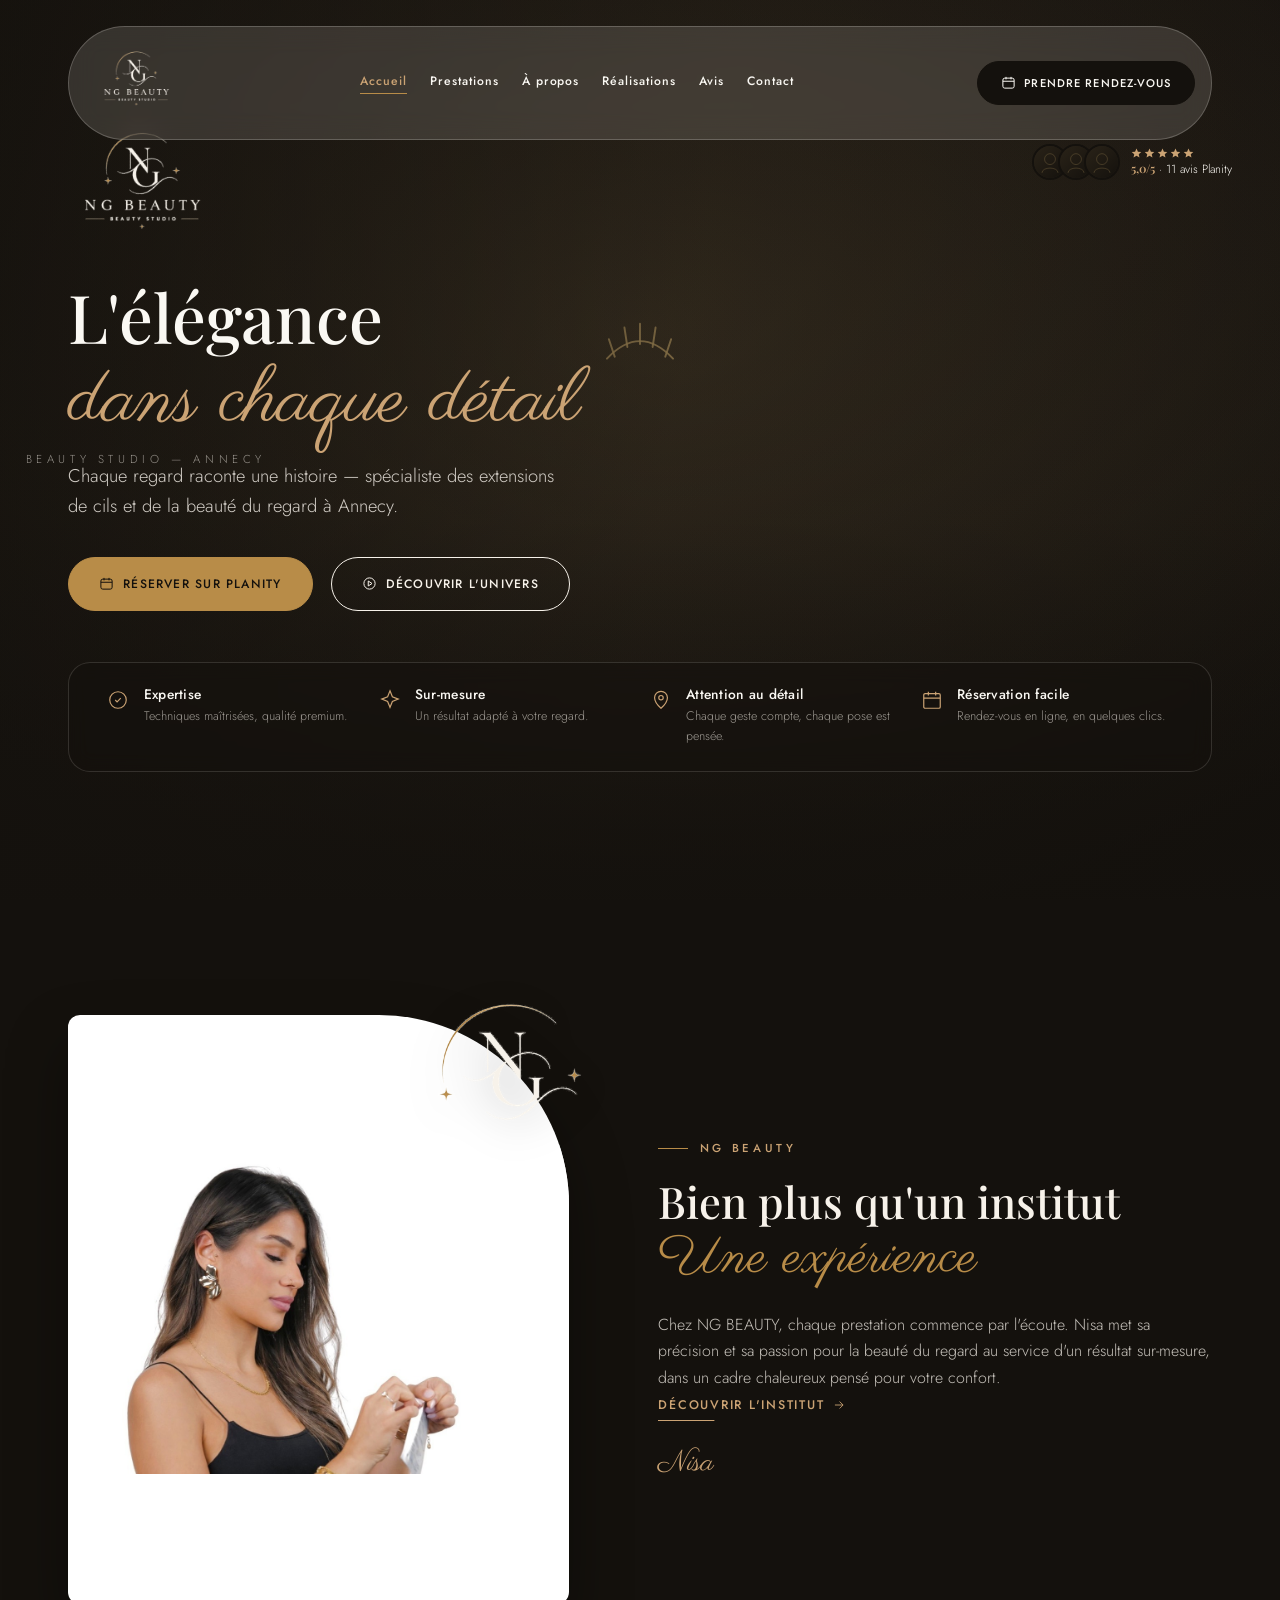
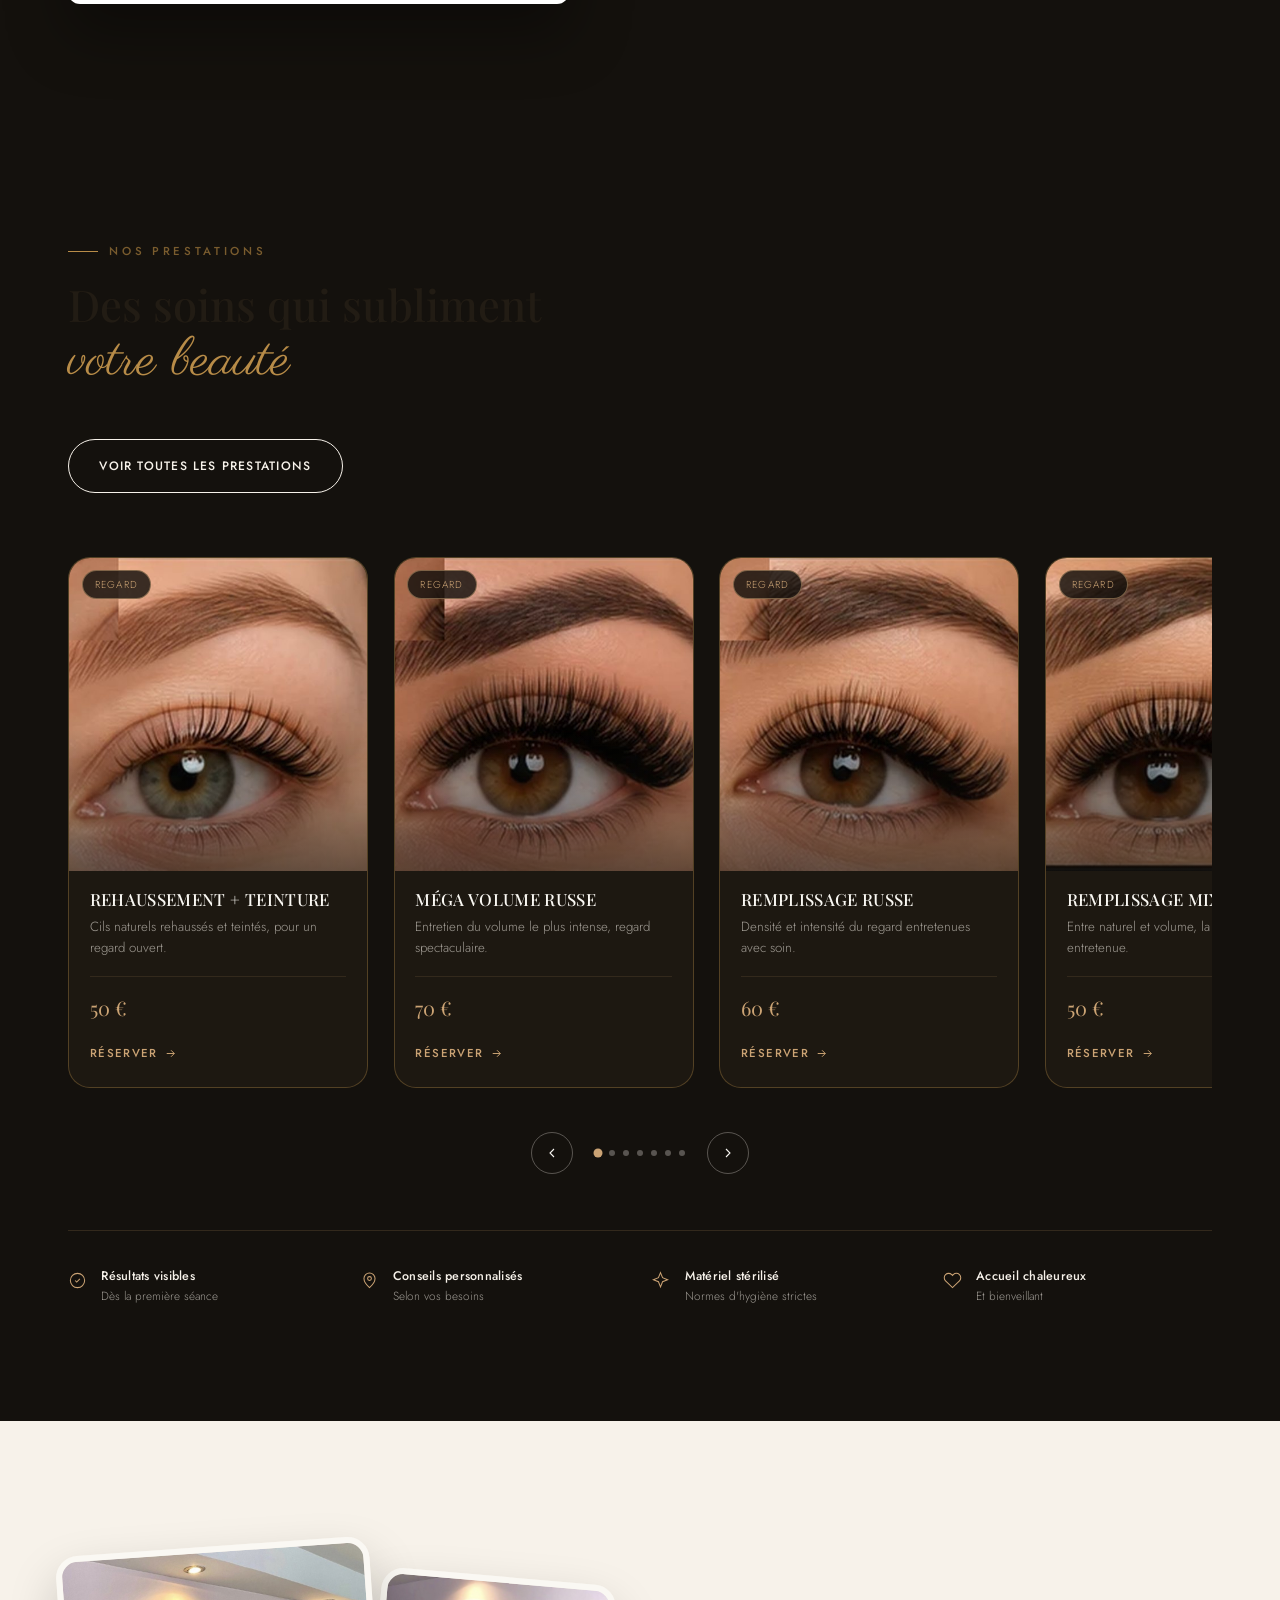
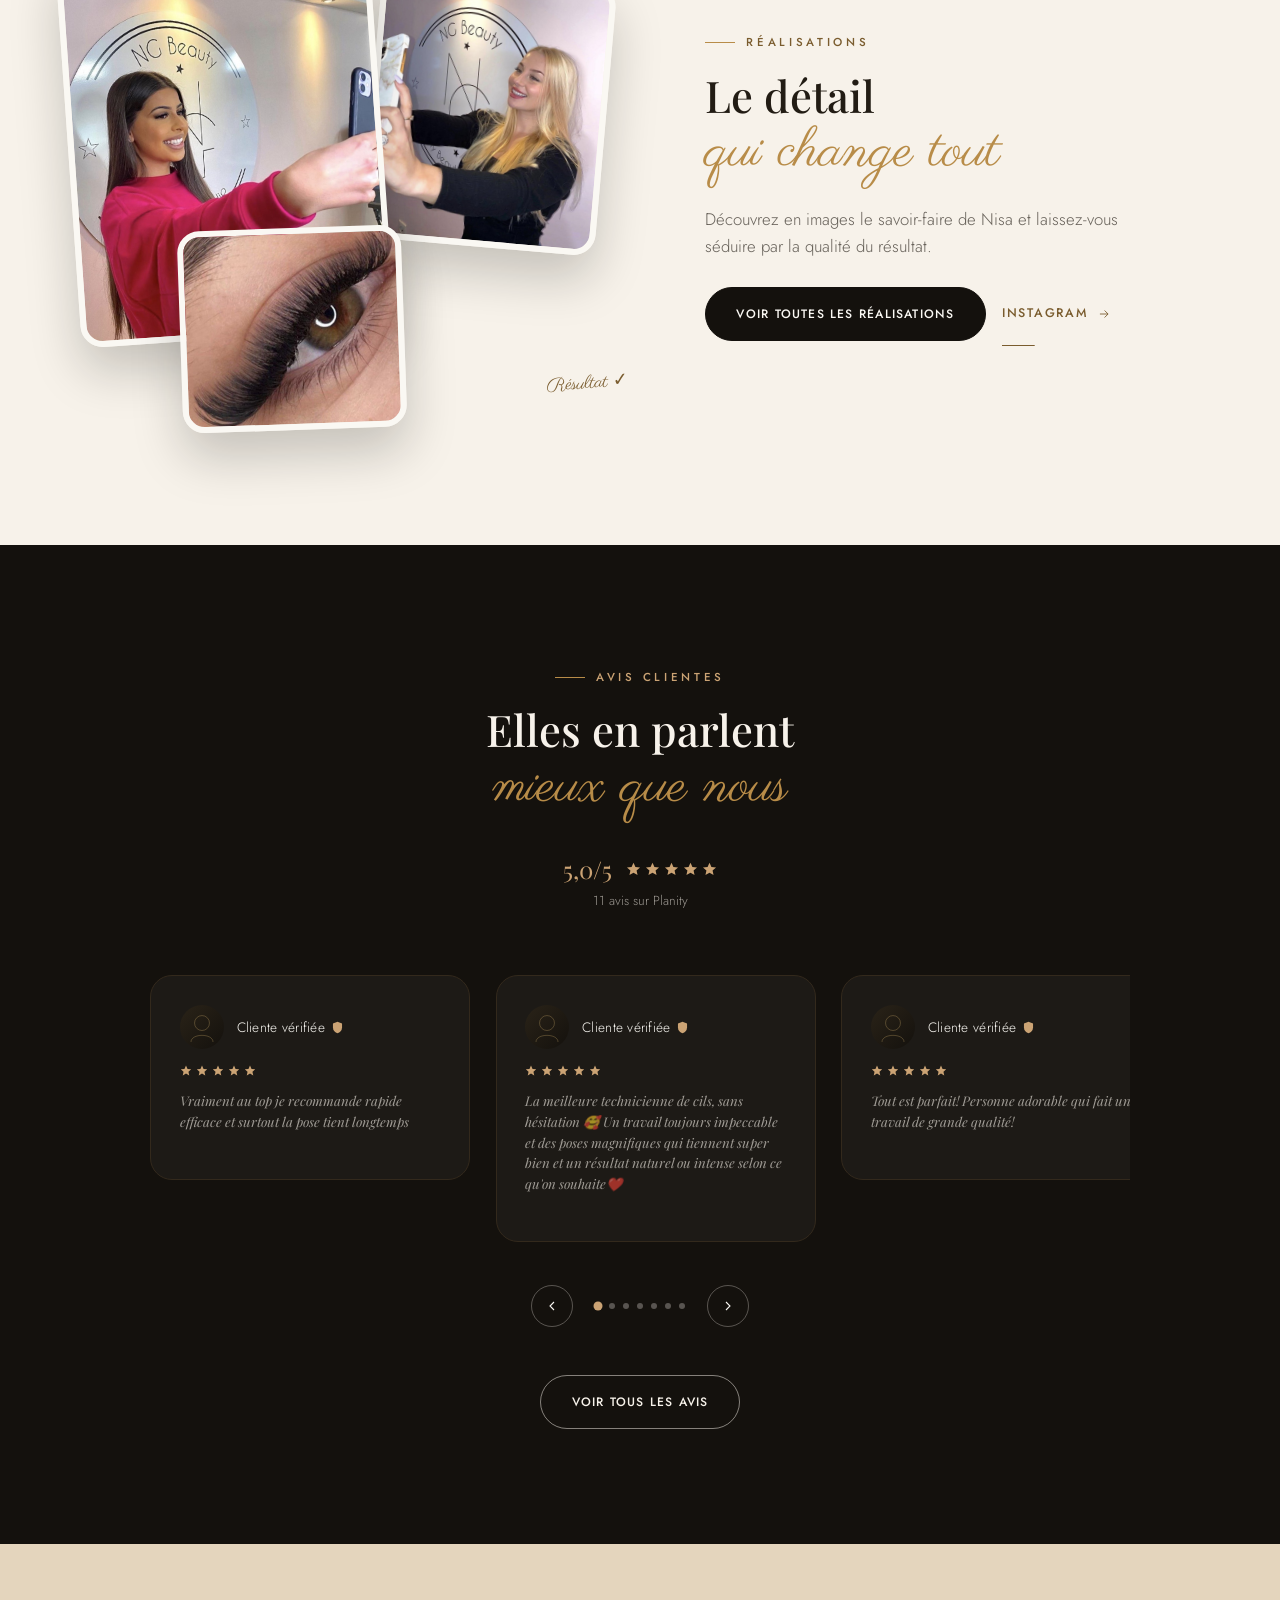
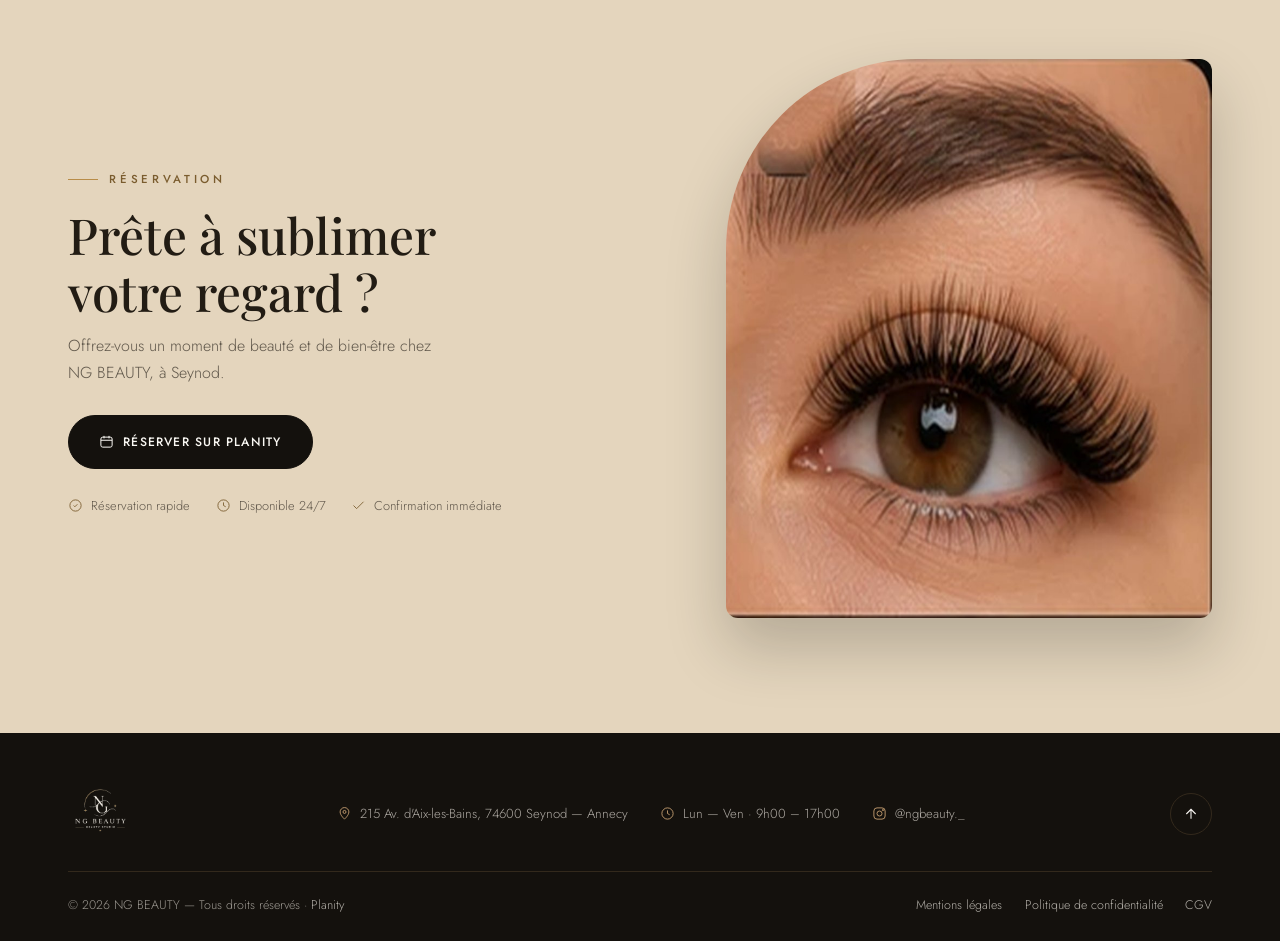
==== commit 1150a49d: "Remplace 3 photos du collage Réalisations et le portrait À propos (accueil) - Collage « Le détail qu" ====
--- a/index.html
+++ b/index.html
@@ -152,7 +152,7 @@
     <div class="container">
       <div class="about-grid">
         <div class="about-media reveal">
-          <img src="assets/about-2.svg" alt="Nisa, fondatrice de NG BEAUTY">
+          <img src="assets/about-portrait.jpg" alt="Nisa, fondatrice de NG BEAUTY" style="object-fit: contain; background: #ffffff;">
           <div class="about-badge" aria-hidden="true">
             <img src="assets/logo-mark-white.png" alt="">
           </div>
@@ -343,14 +343,14 @@
     <div class="container">
       <div class="collage-grid">
         <div class="collage reveal">
-          <div class="collage-item collage-a" data-lightbox="image" data-src="assets/gallery-1.jpg" data-alt="Regard méga volume russe — visuel illustratif">
-            <img src="assets/gallery-1.jpg" alt="Regard méga volume russe — visuel illustratif" loading="lazy">
-          </div>
-          <div class="collage-item collage-b" data-lightbox="image" data-src="assets/gallery-2.jpg" data-alt="Rehaussement de cils et teinture — visuel illustratif">
-            <img src="assets/gallery-2.jpg" alt="Rehaussement de cils et teinture — visuel illustratif" loading="lazy">
-          </div>
-          <div class="collage-item collage-c" data-lightbox="image" data-src="assets/gallery-4.jpg" data-alt="Volume russe léger — visuel illustratif">
-            <img src="assets/gallery-4.jpg" alt="Volume russe léger — visuel illustratif" loading="lazy">
+          <div class="collage-item collage-a" data-lightbox="image" data-src="assets/realisation-cliente-1.jpg" data-alt="Cliente NG BEAUTY devant le studio">
+            <img src="assets/realisation-cliente-1.jpg" alt="Cliente NG BEAUTY devant le studio" loading="lazy">
+          </div>
+          <div class="collage-item collage-b" data-lightbox="image" data-src="assets/realisation-cliente-2.jpg" data-alt="Cliente NG BEAUTY devant le studio">
+            <img src="assets/realisation-cliente-2.jpg" alt="Cliente NG BEAUTY devant le studio" loading="lazy">
+          </div>
+          <div class="collage-item collage-c" data-lightbox="image" data-src="assets/realisation-detail-cils.jpg" data-alt="Détail extensions de cils NG BEAUTY">
+            <img src="assets/realisation-detail-cils.jpg" alt="Détail extensions de cils NG BEAUTY" loading="lazy">
           </div>
           <span class="collage-caption">Résultat ✓</span>
         </div>
--- a/css/style.css
+++ b/css/style.css
@@ -1868,7 +1868,7 @@
   .final-cta-bullets { justify-content: center; }
   .final-cta-media { max-width: 360px; margin: 0 auto; }
   .collage-grid { grid-template-columns: 1fr; }
-  .collage { max-width: 480px; margin: 0 auto; }
+  .collage { width: 100%; max-width: 480px; margin: 0 auto; }
   .hero-proof { display: none; }
 }
 
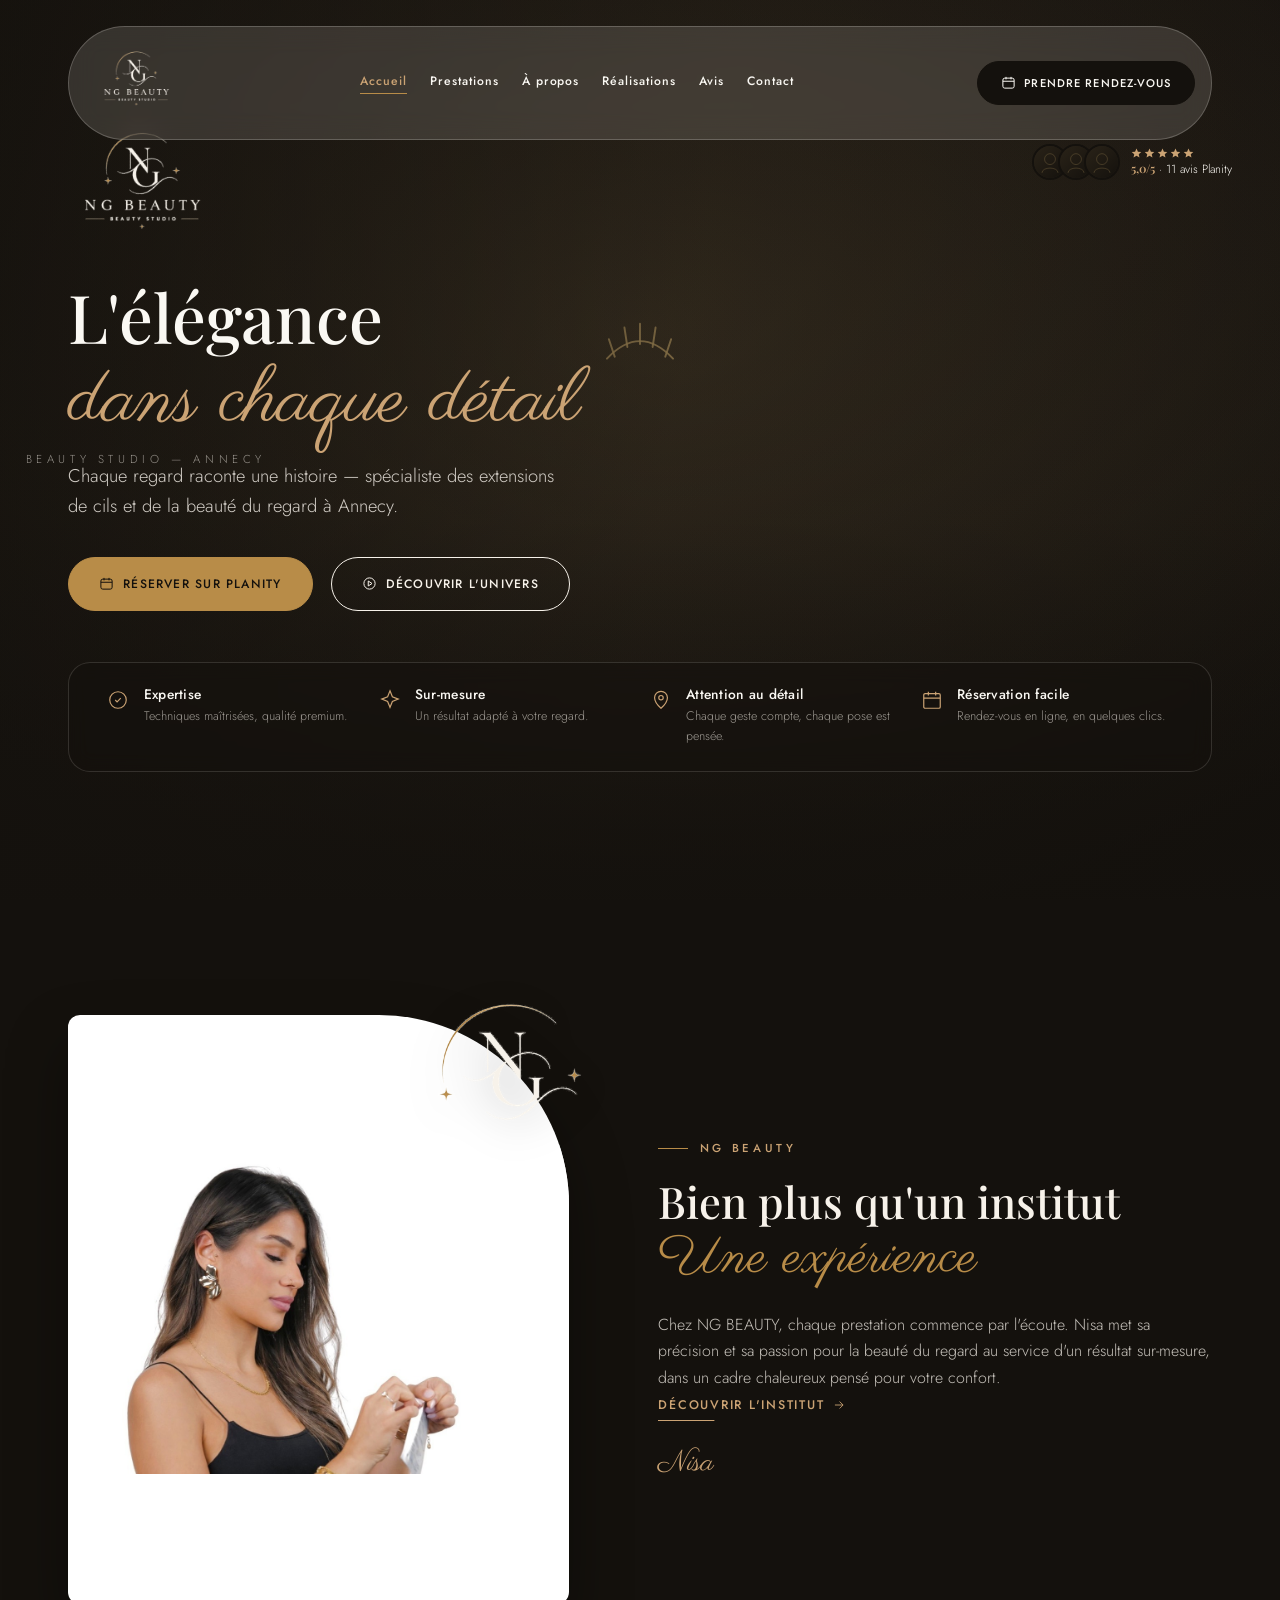
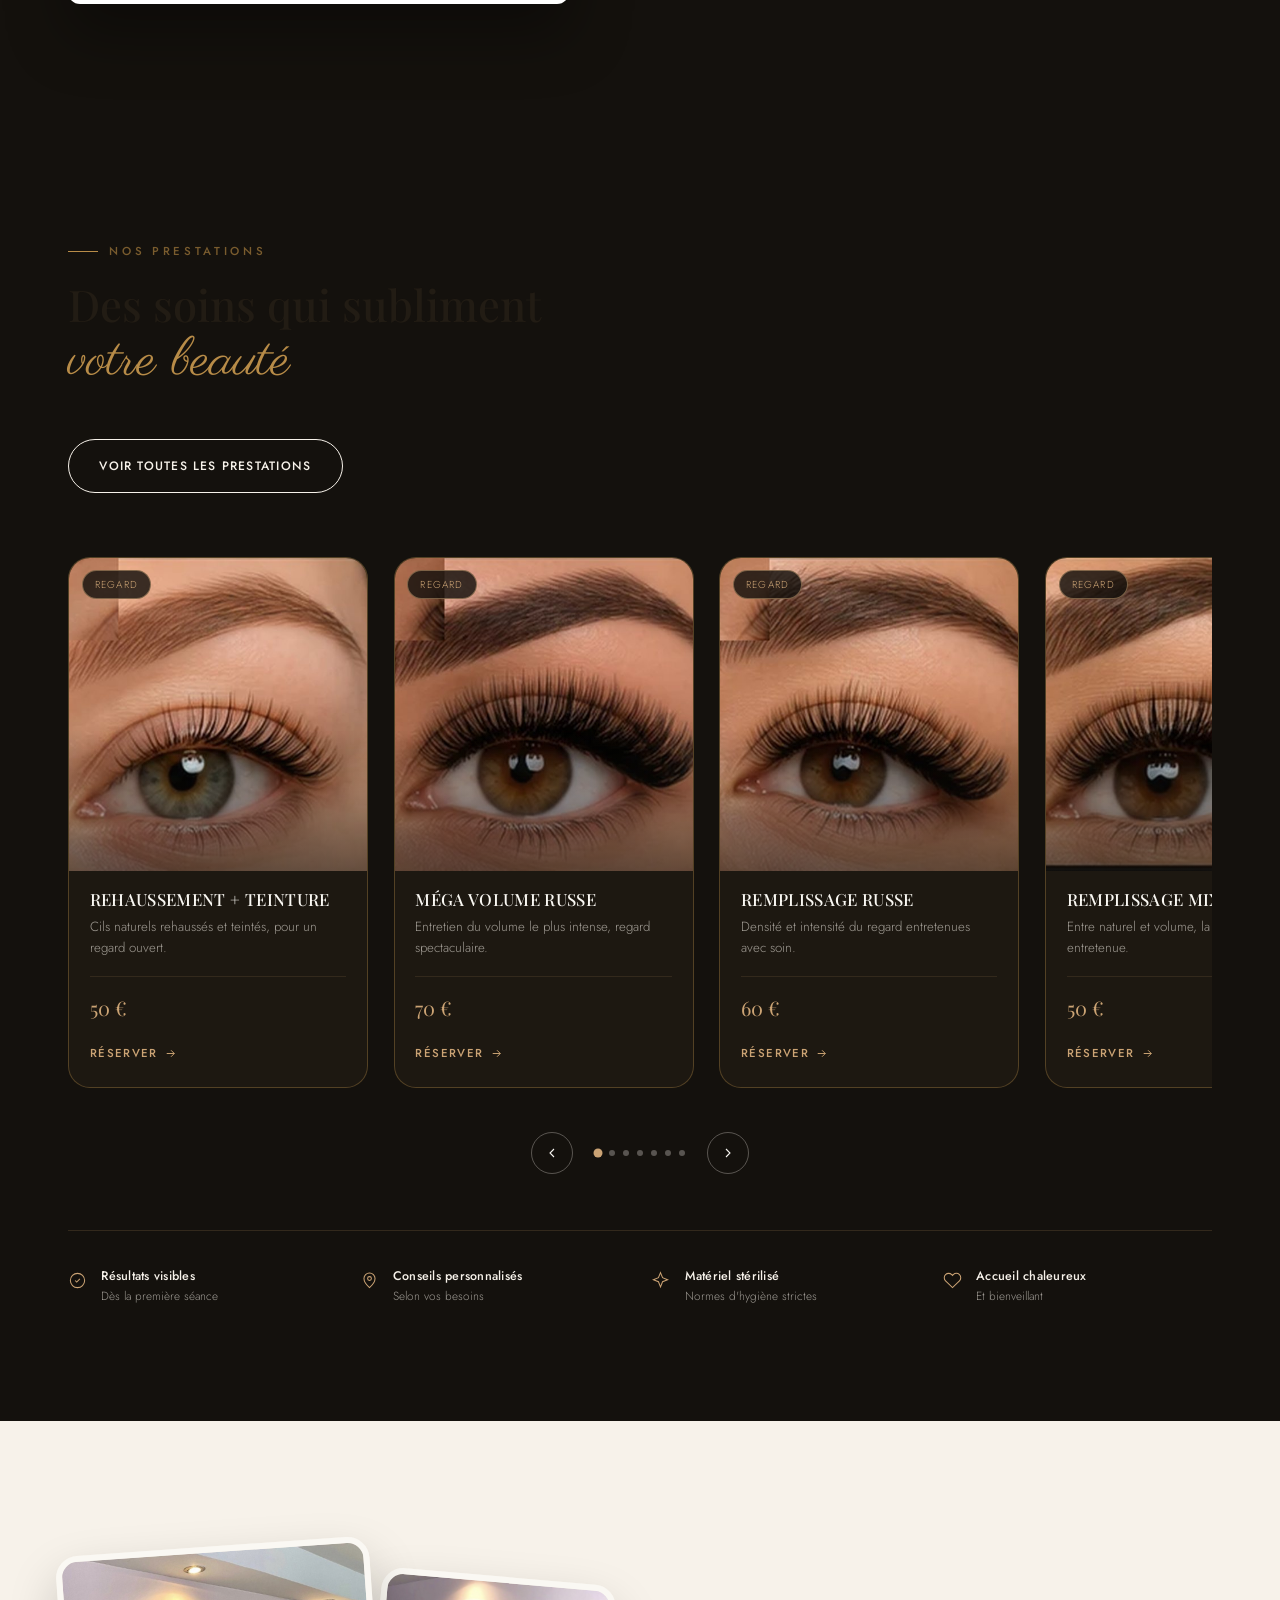
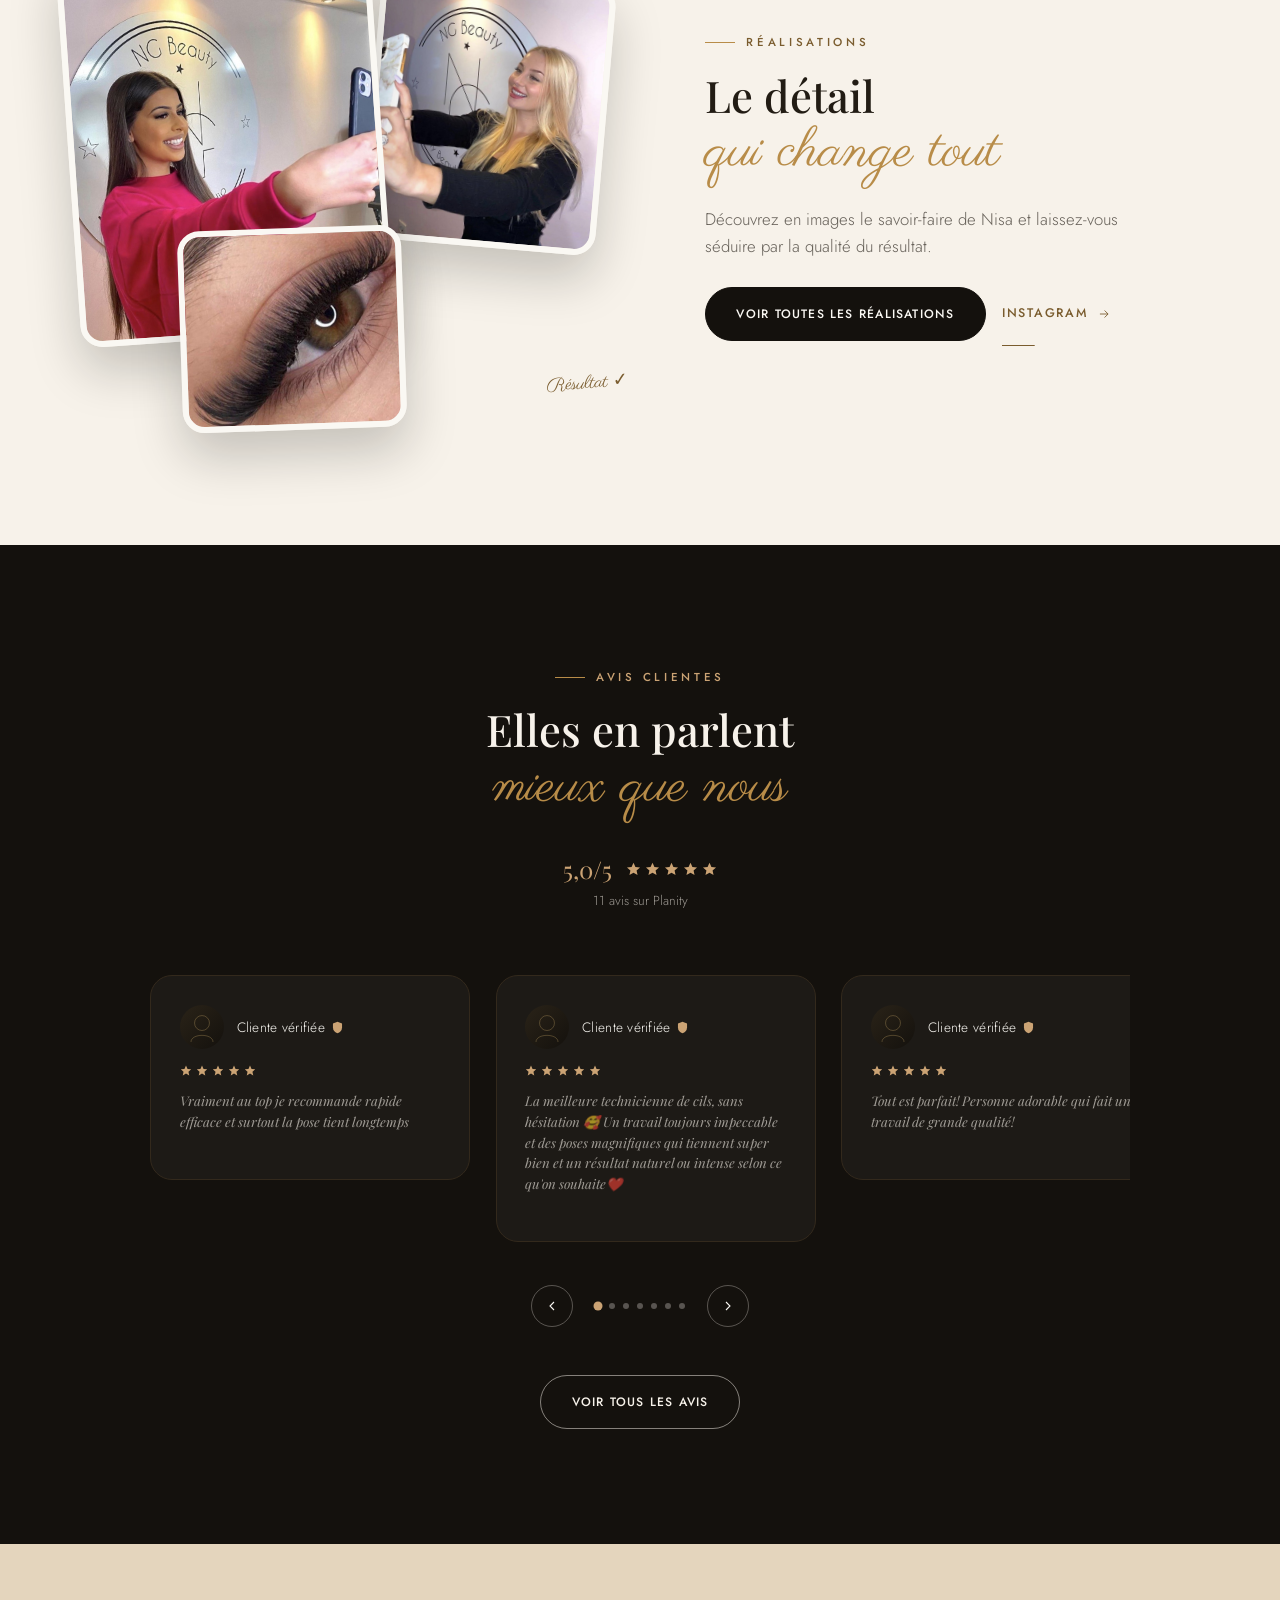
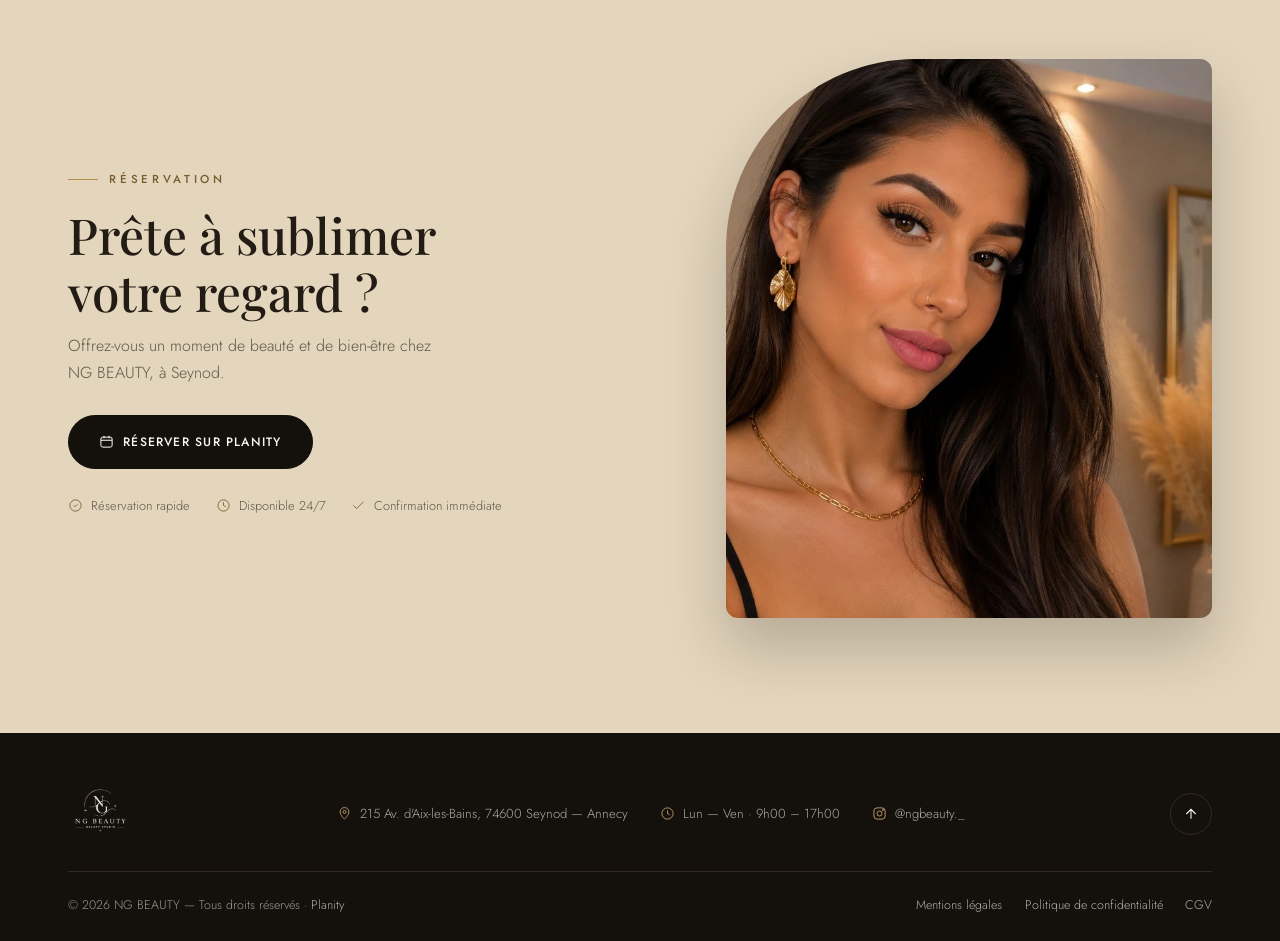
==== commit 94a37b5c: "Remplace le visuel de la section Réservation par un portrait cadré - Remplace le gros plan d'œil par" ====
--- a/index.html
+++ b/index.html
@@ -549,7 +549,7 @@
           </ul>
         </div>
         <div class="final-cta-media reveal reveal-delay-1">
-          <img src="assets/final-cta-bleed.jpg" alt="Regard sublimé, extensions de cils — visuel illustratif" loading="lazy">
+          <img src="assets/final-cta-portrait.jpg" alt="Extensions de cils élégantes — visuel illustratif" loading="lazy">
         </div>
       </div>
     </div>
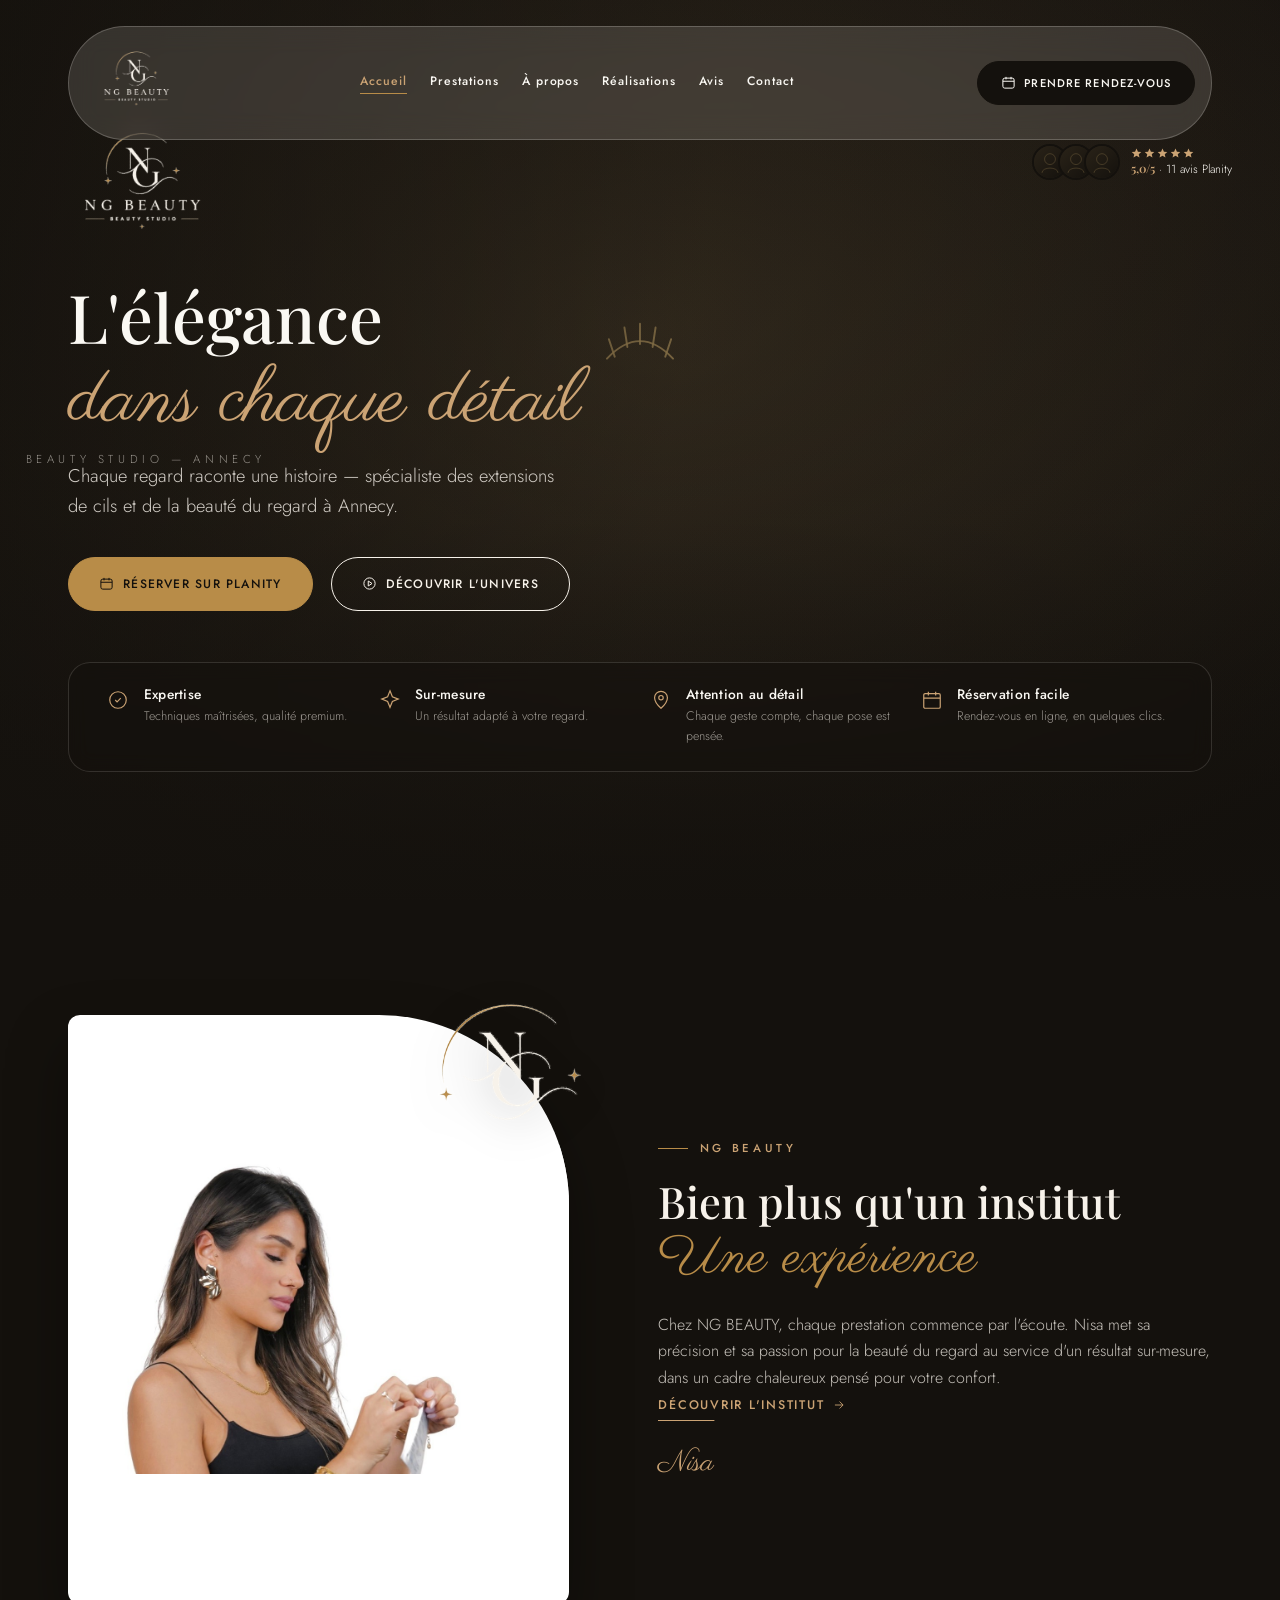
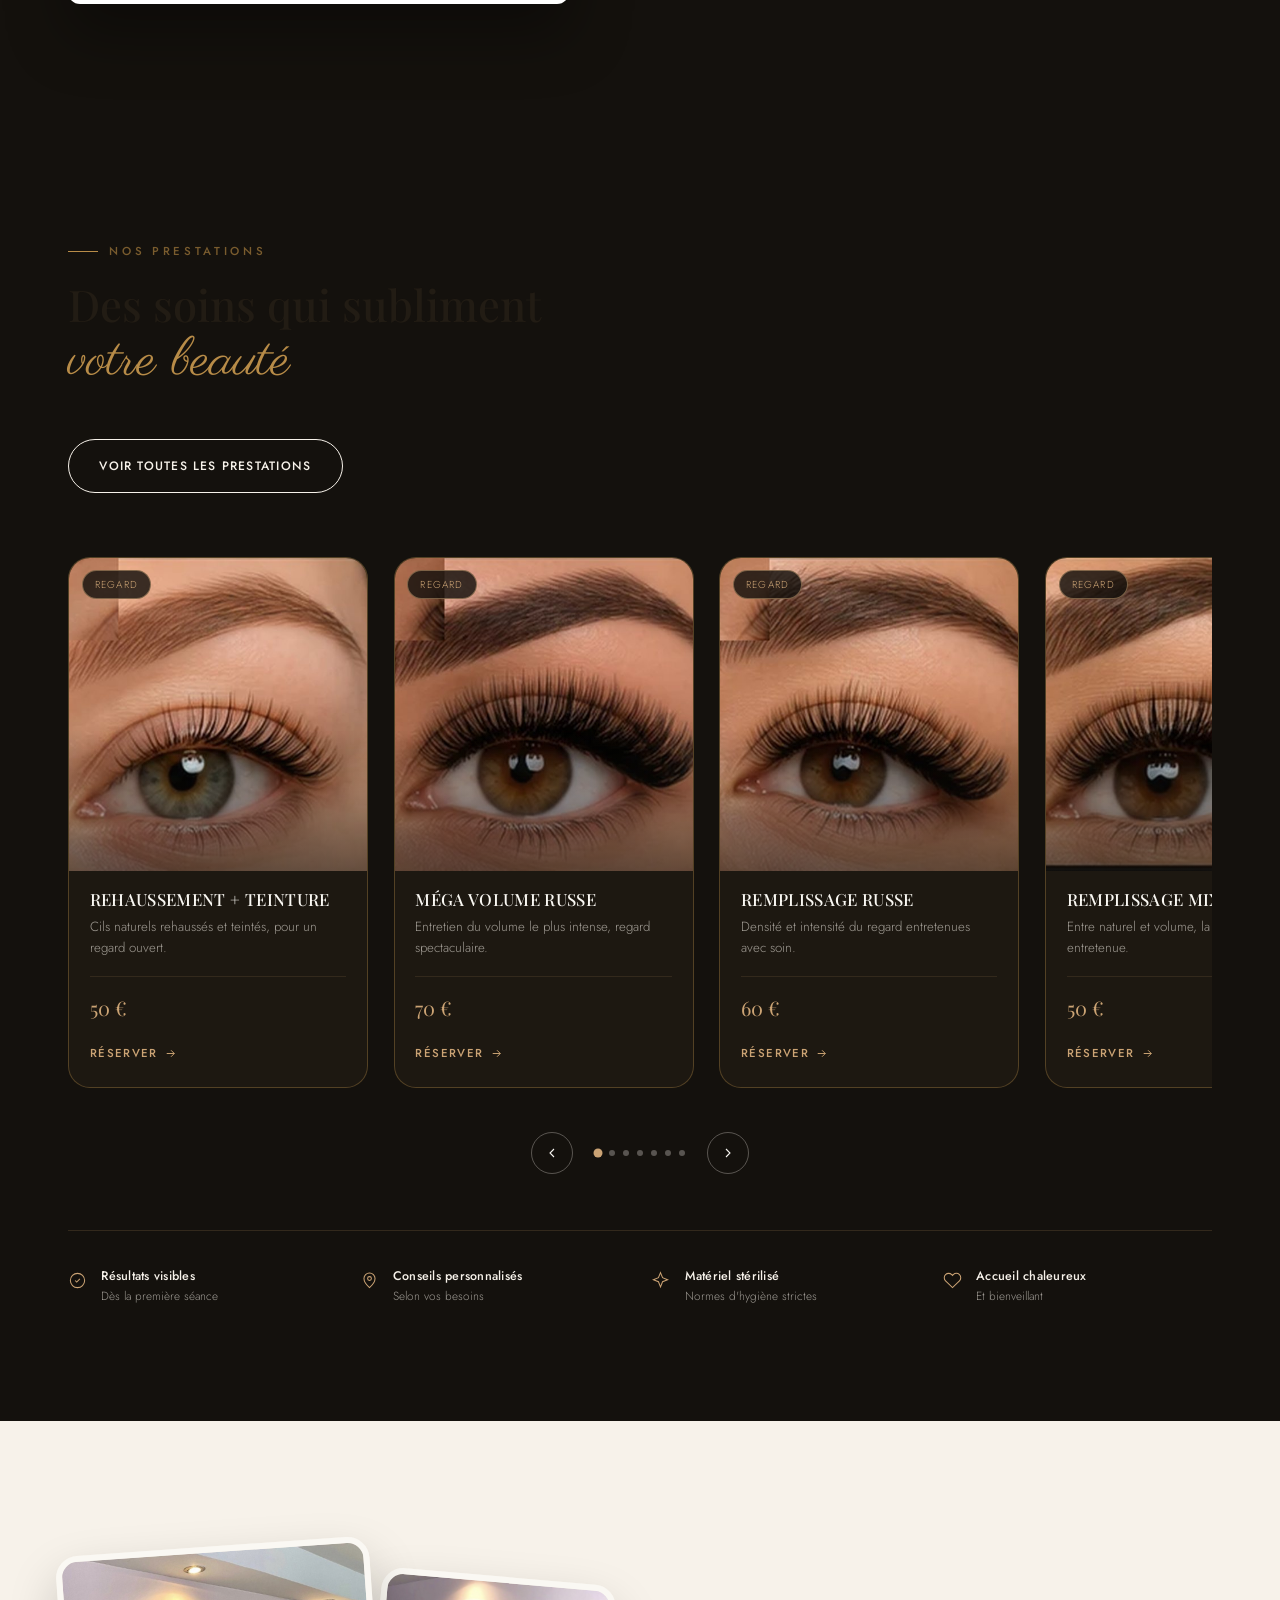
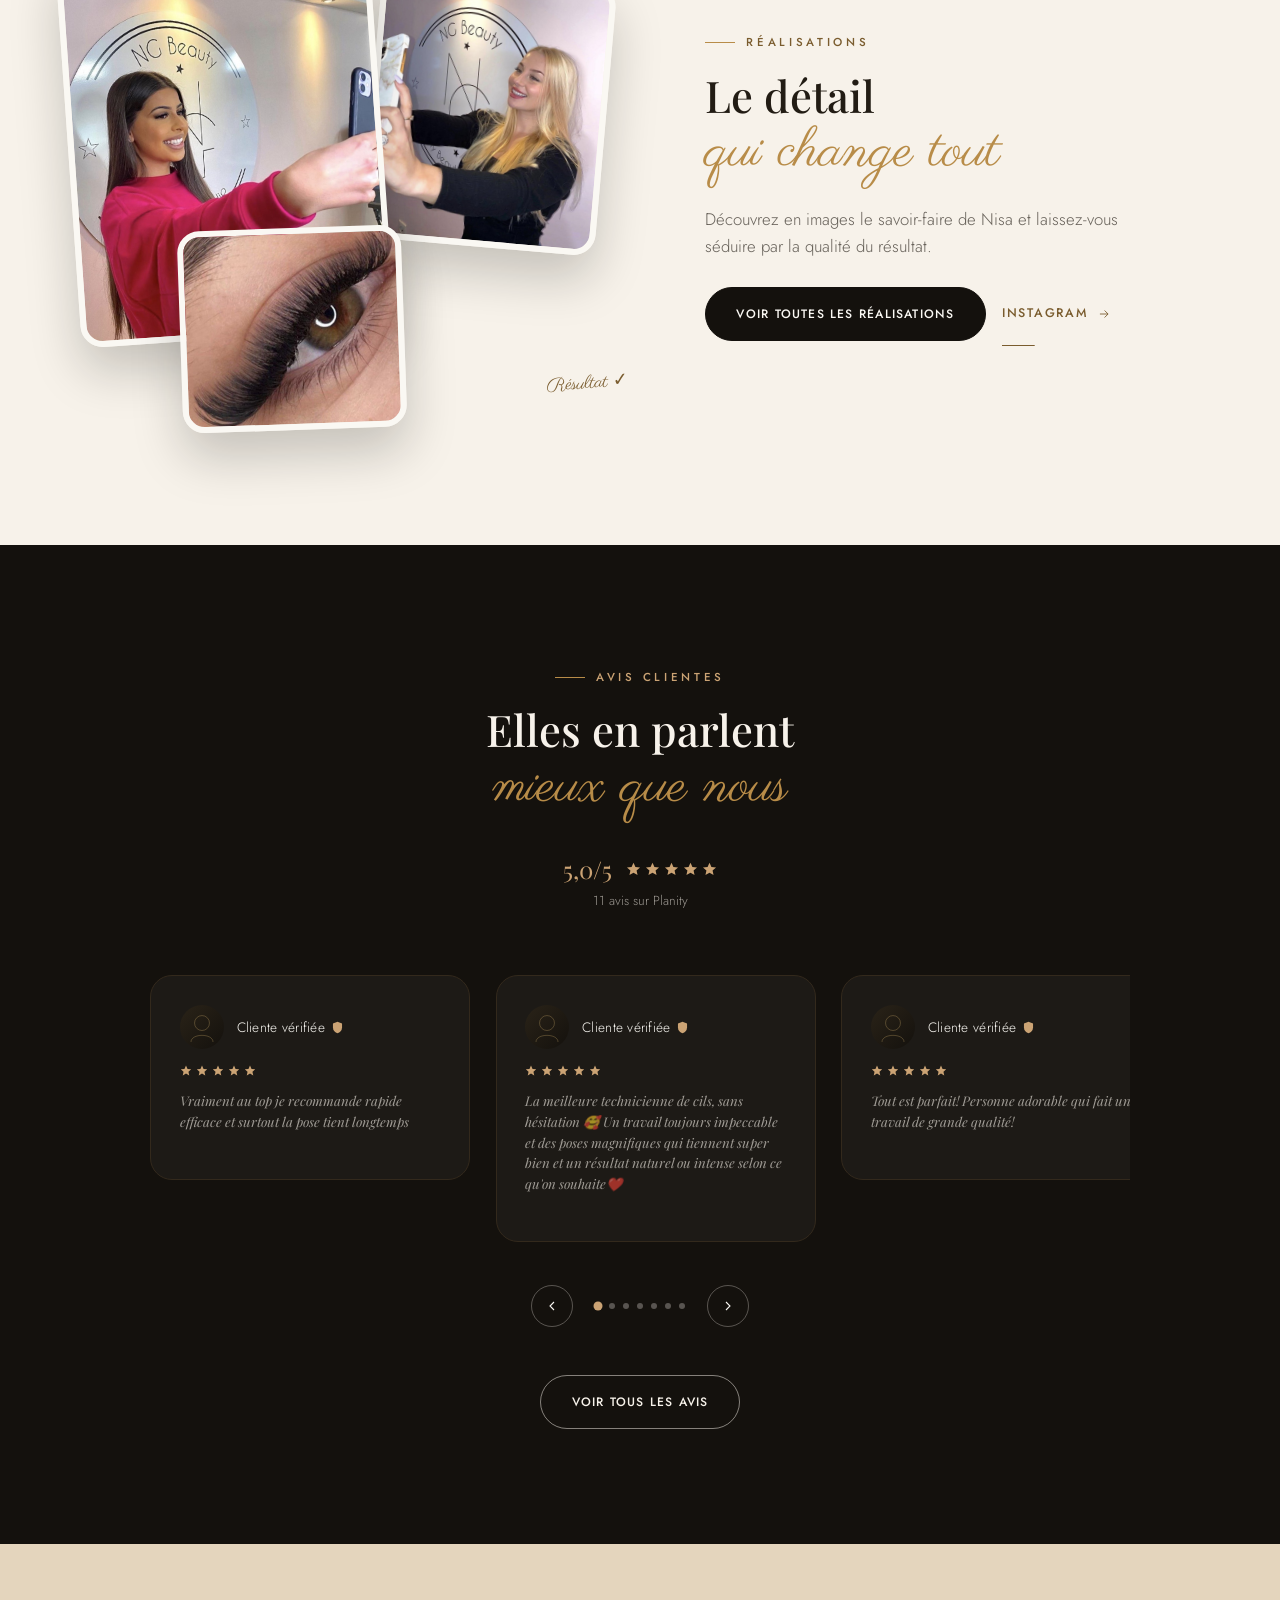
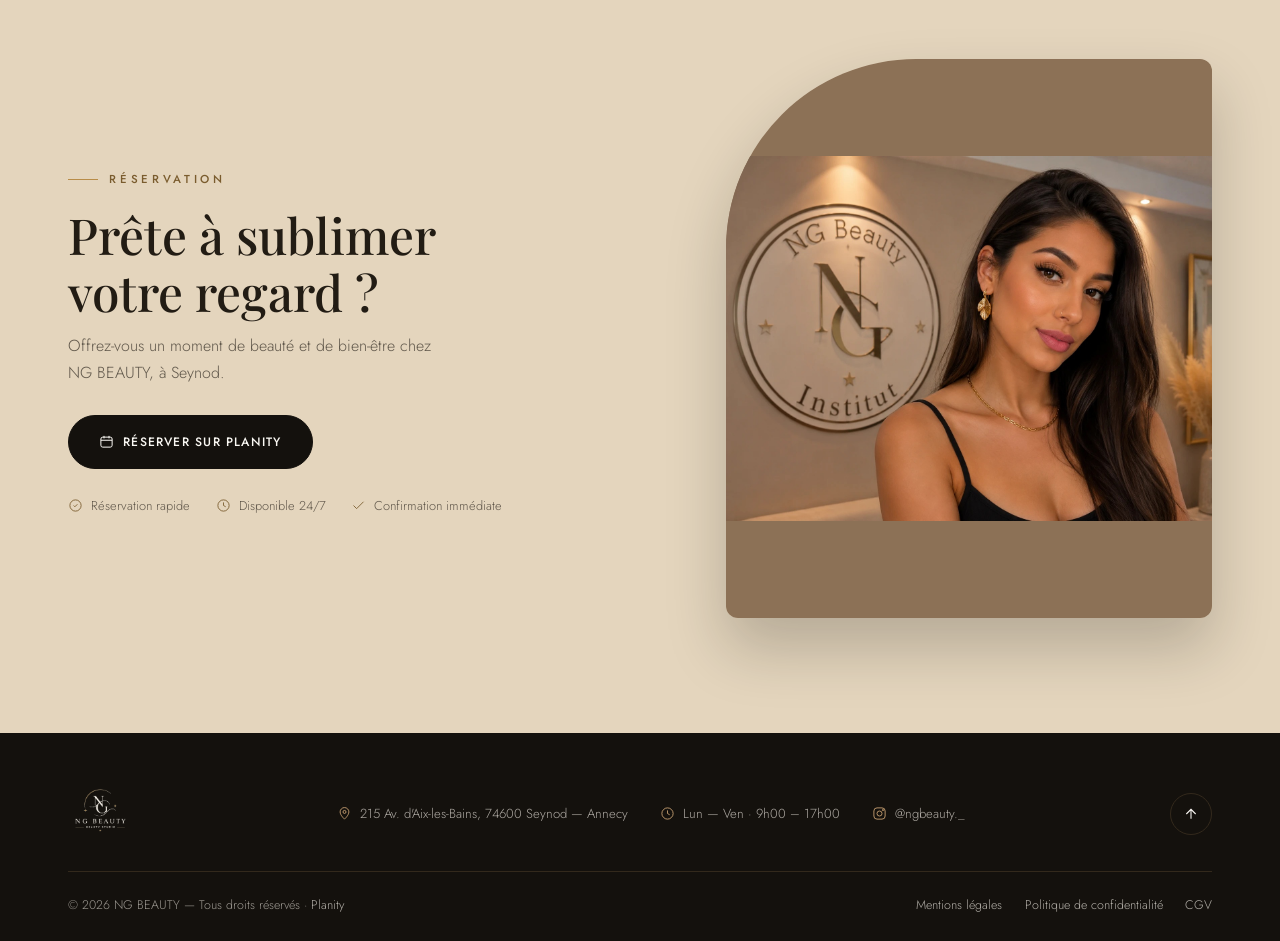
==== commit ea4f5c23: "Affiche la photo complète (studio + enseigne) dans la section Réservation Suite à confirmation du cl" ====
--- a/index.html
+++ b/index.html
@@ -549,7 +549,7 @@
           </ul>
         </div>
         <div class="final-cta-media reveal reveal-delay-1">
-          <img src="assets/final-cta-portrait.jpg" alt="Extensions de cils élégantes — visuel illustratif" loading="lazy">
+          <img src="assets/final-cta-portrait.jpg" alt="Studio NG BEAUTY, extensions de cils" loading="lazy" style="object-fit: contain; background: #8c7156;">
         </div>
       </div>
     </div>
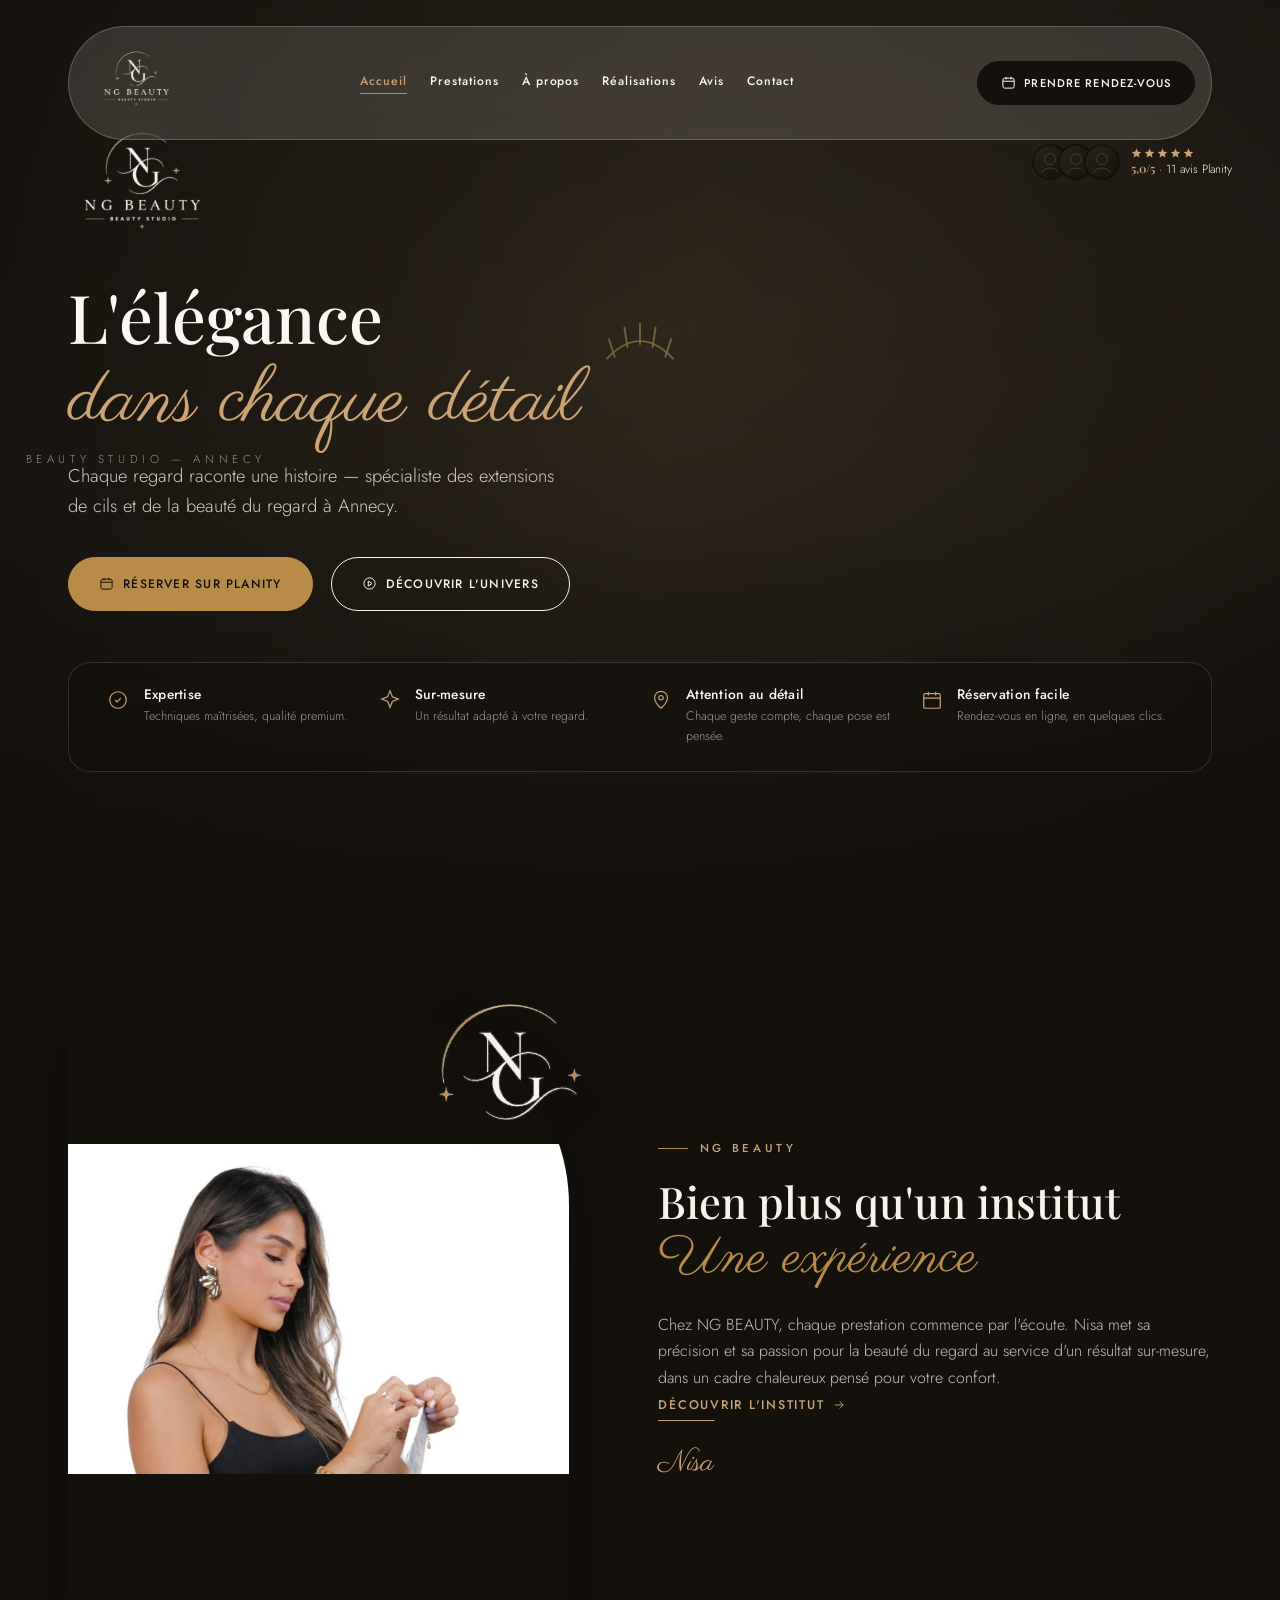
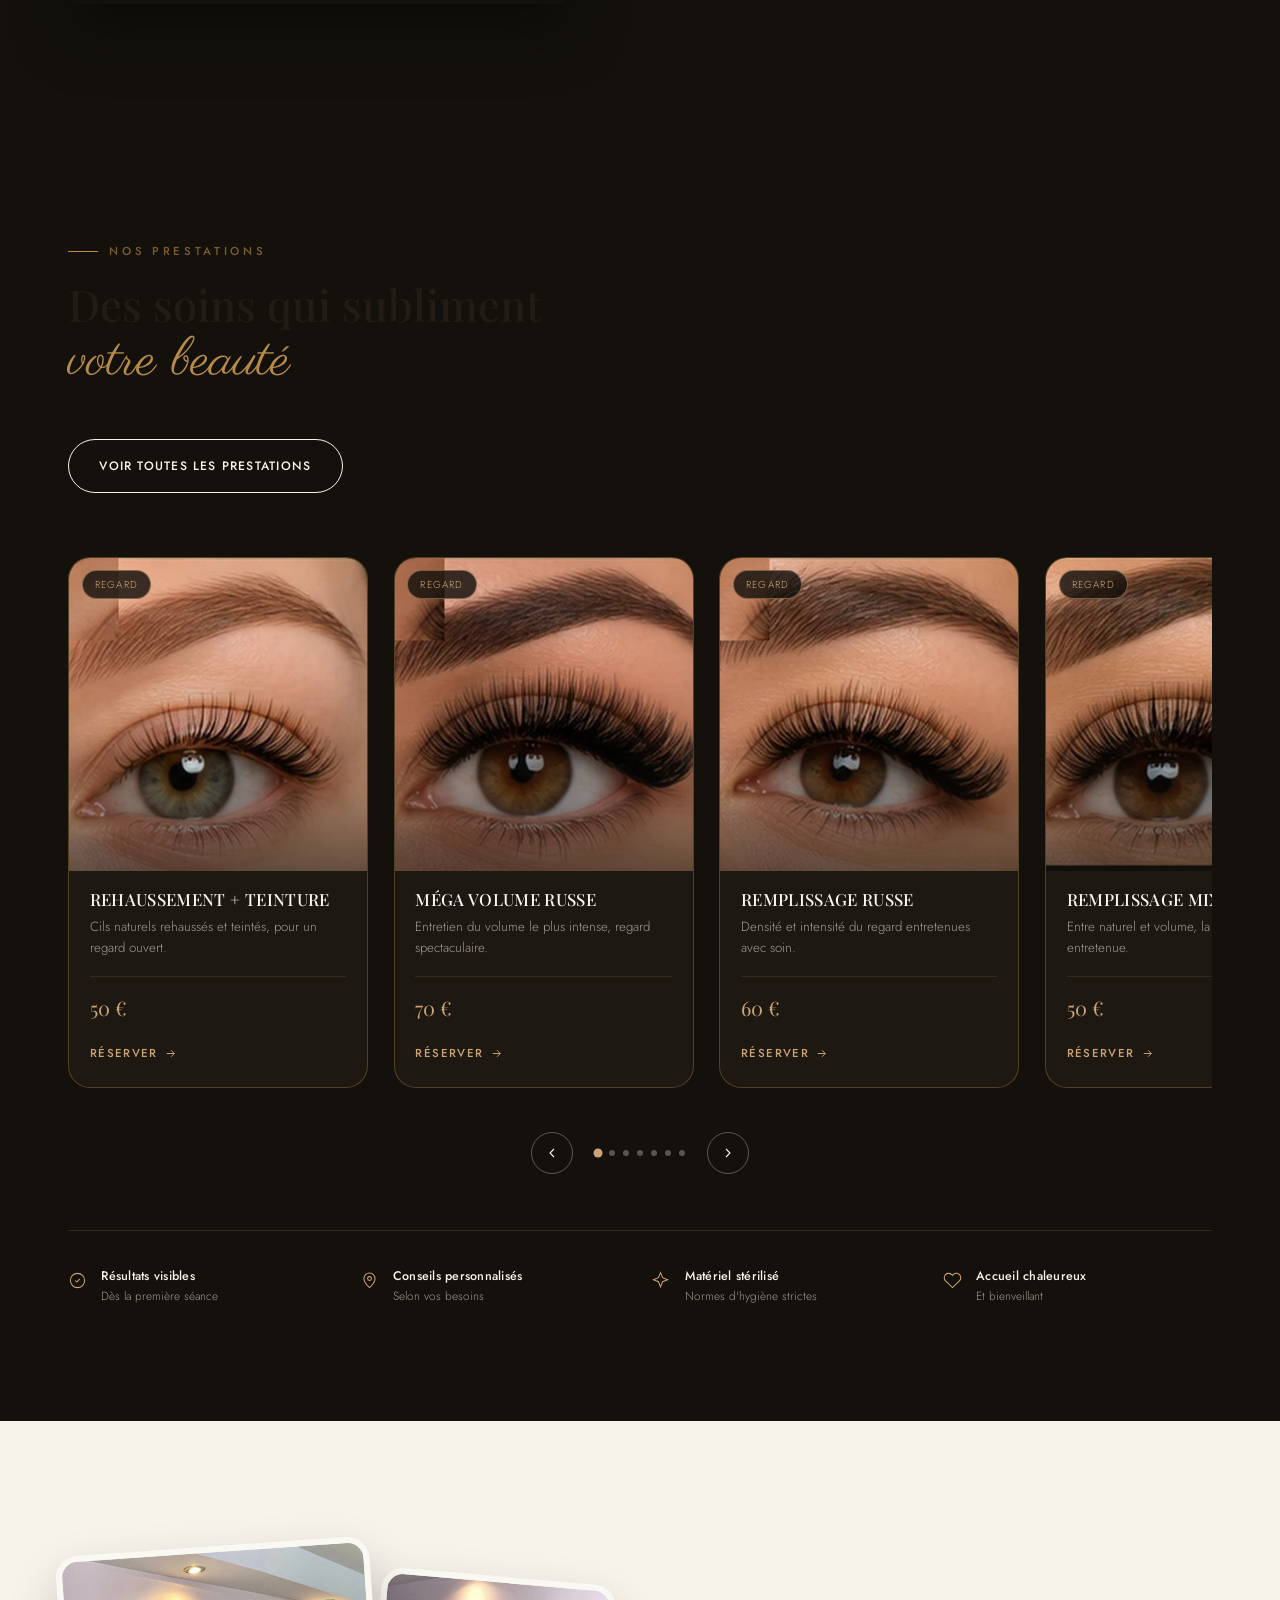
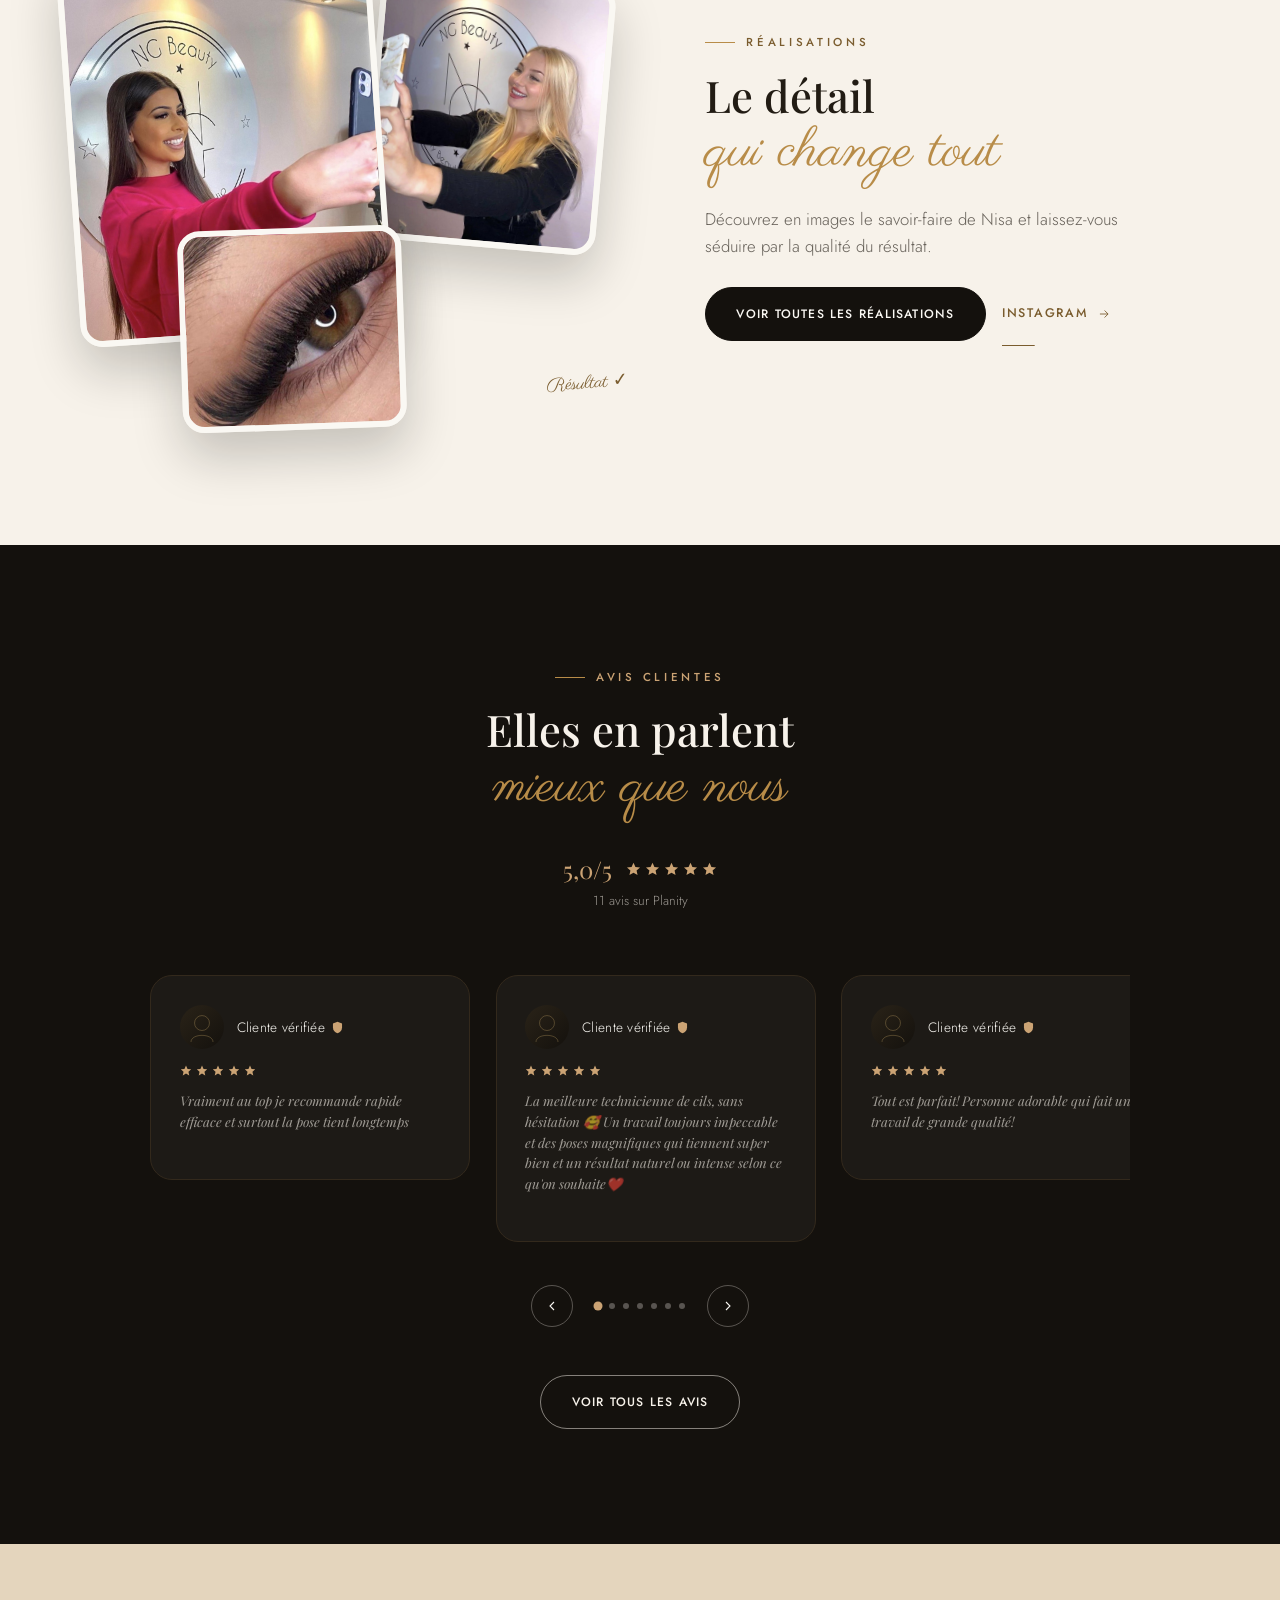
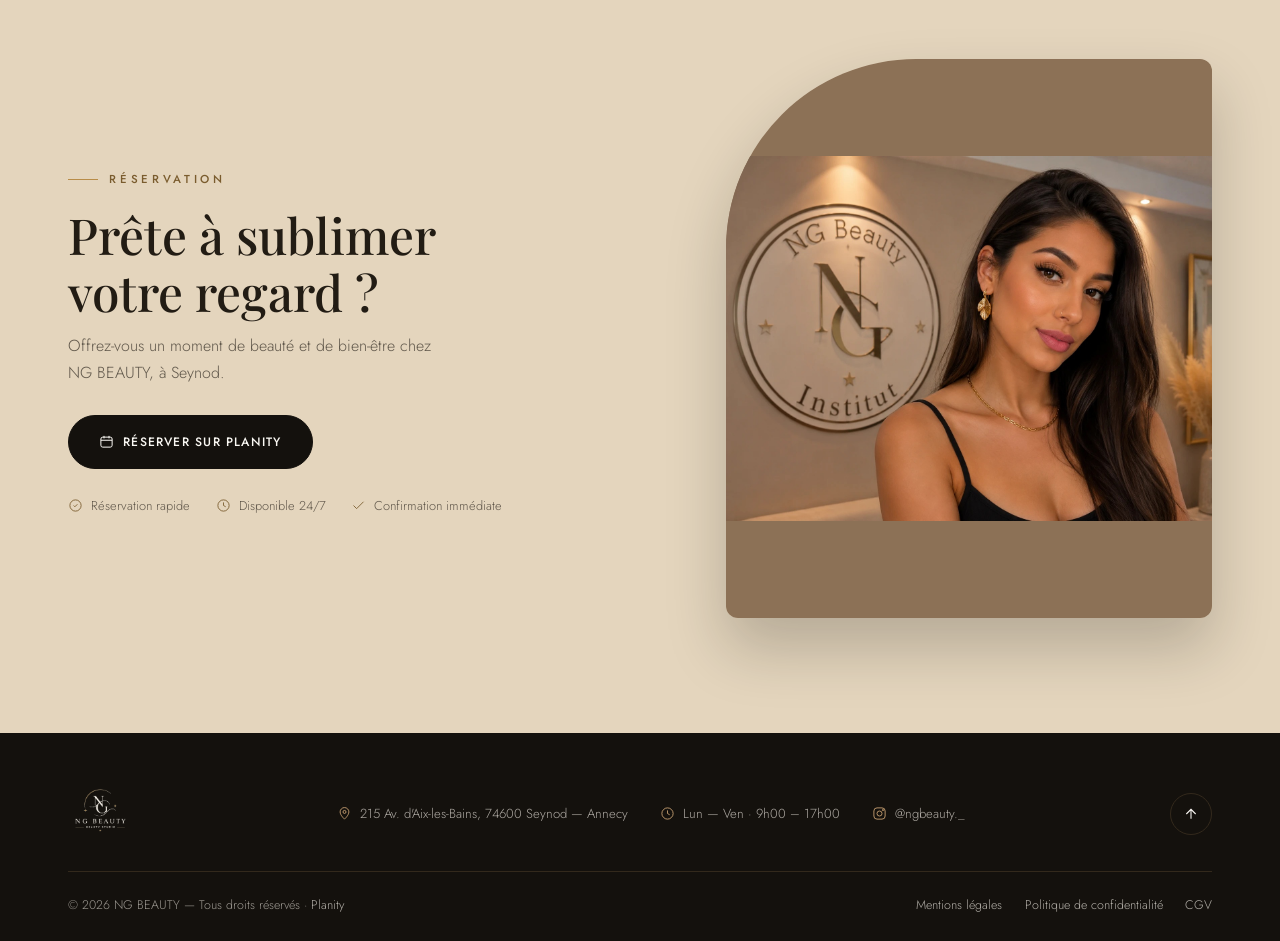
==== commit 4b5ff407: "Remplace le fond blanc du portrait À propos par le noir du site Le fond blanc ajouté derrière la pho" ====
--- a/index.html
+++ b/index.html
@@ -152,7 +152,7 @@
     <div class="container">
       <div class="about-grid">
         <div class="about-media reveal">
-          <img src="assets/about-portrait.jpg" alt="Nisa, fondatrice de NG BEAUTY" style="object-fit: contain; background: #ffffff;">
+          <img src="assets/about-portrait.jpg" alt="Nisa, fondatrice de NG BEAUTY" style="object-fit: contain; background: var(--black);">
           <div class="about-badge" aria-hidden="true">
             <img src="assets/logo-mark-white.png" alt="">
           </div>
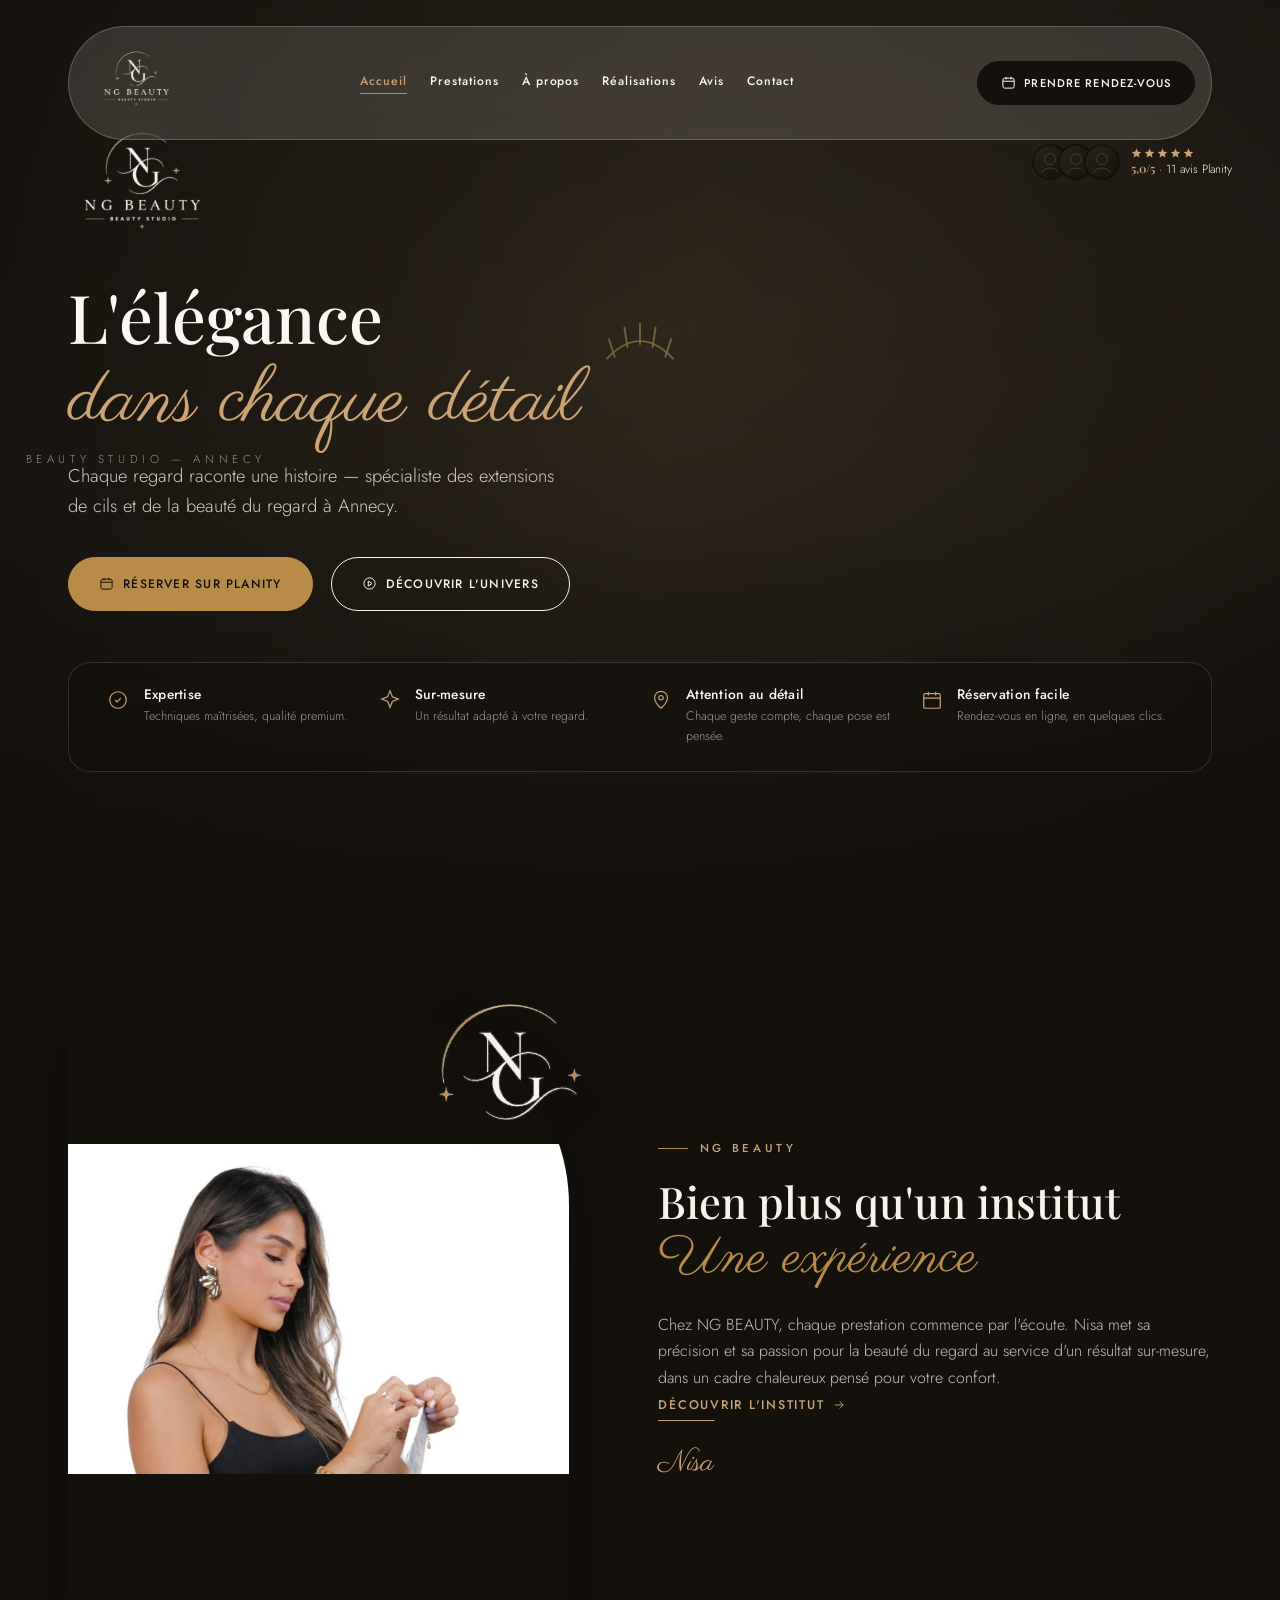
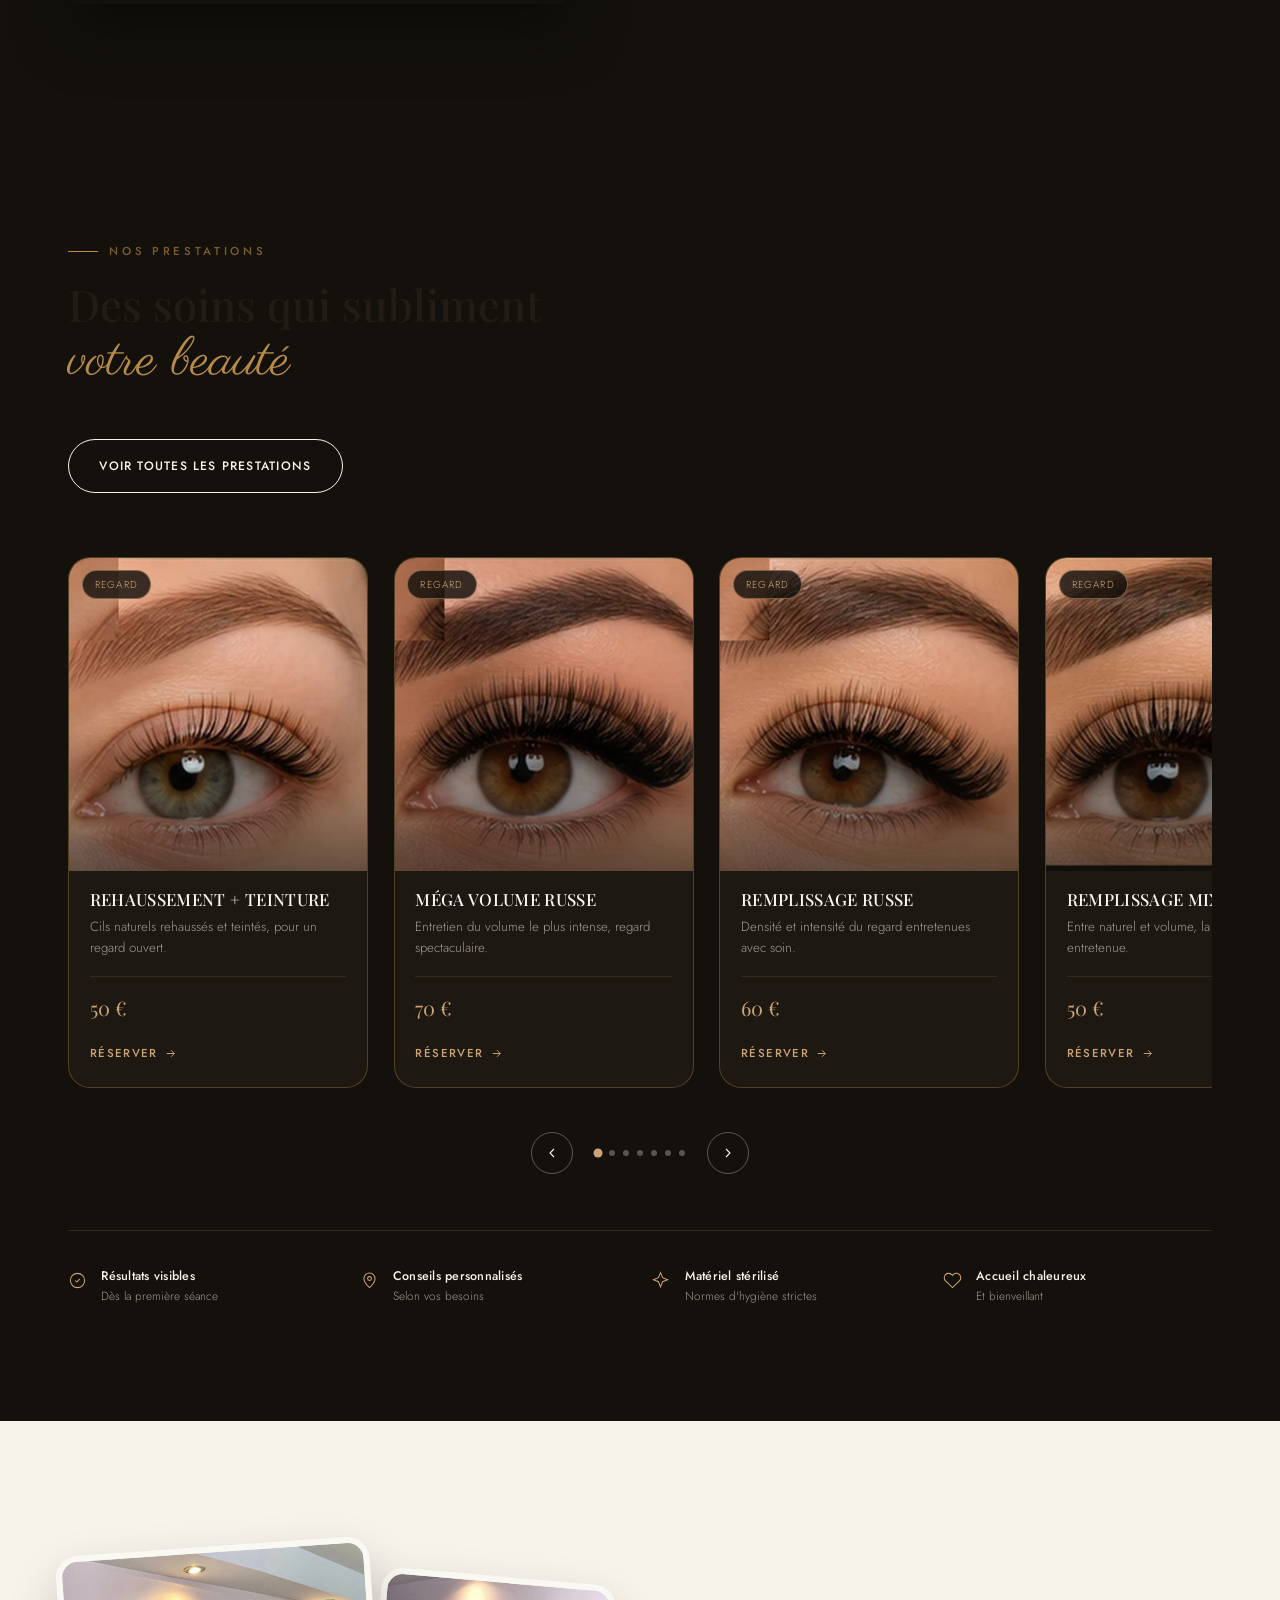
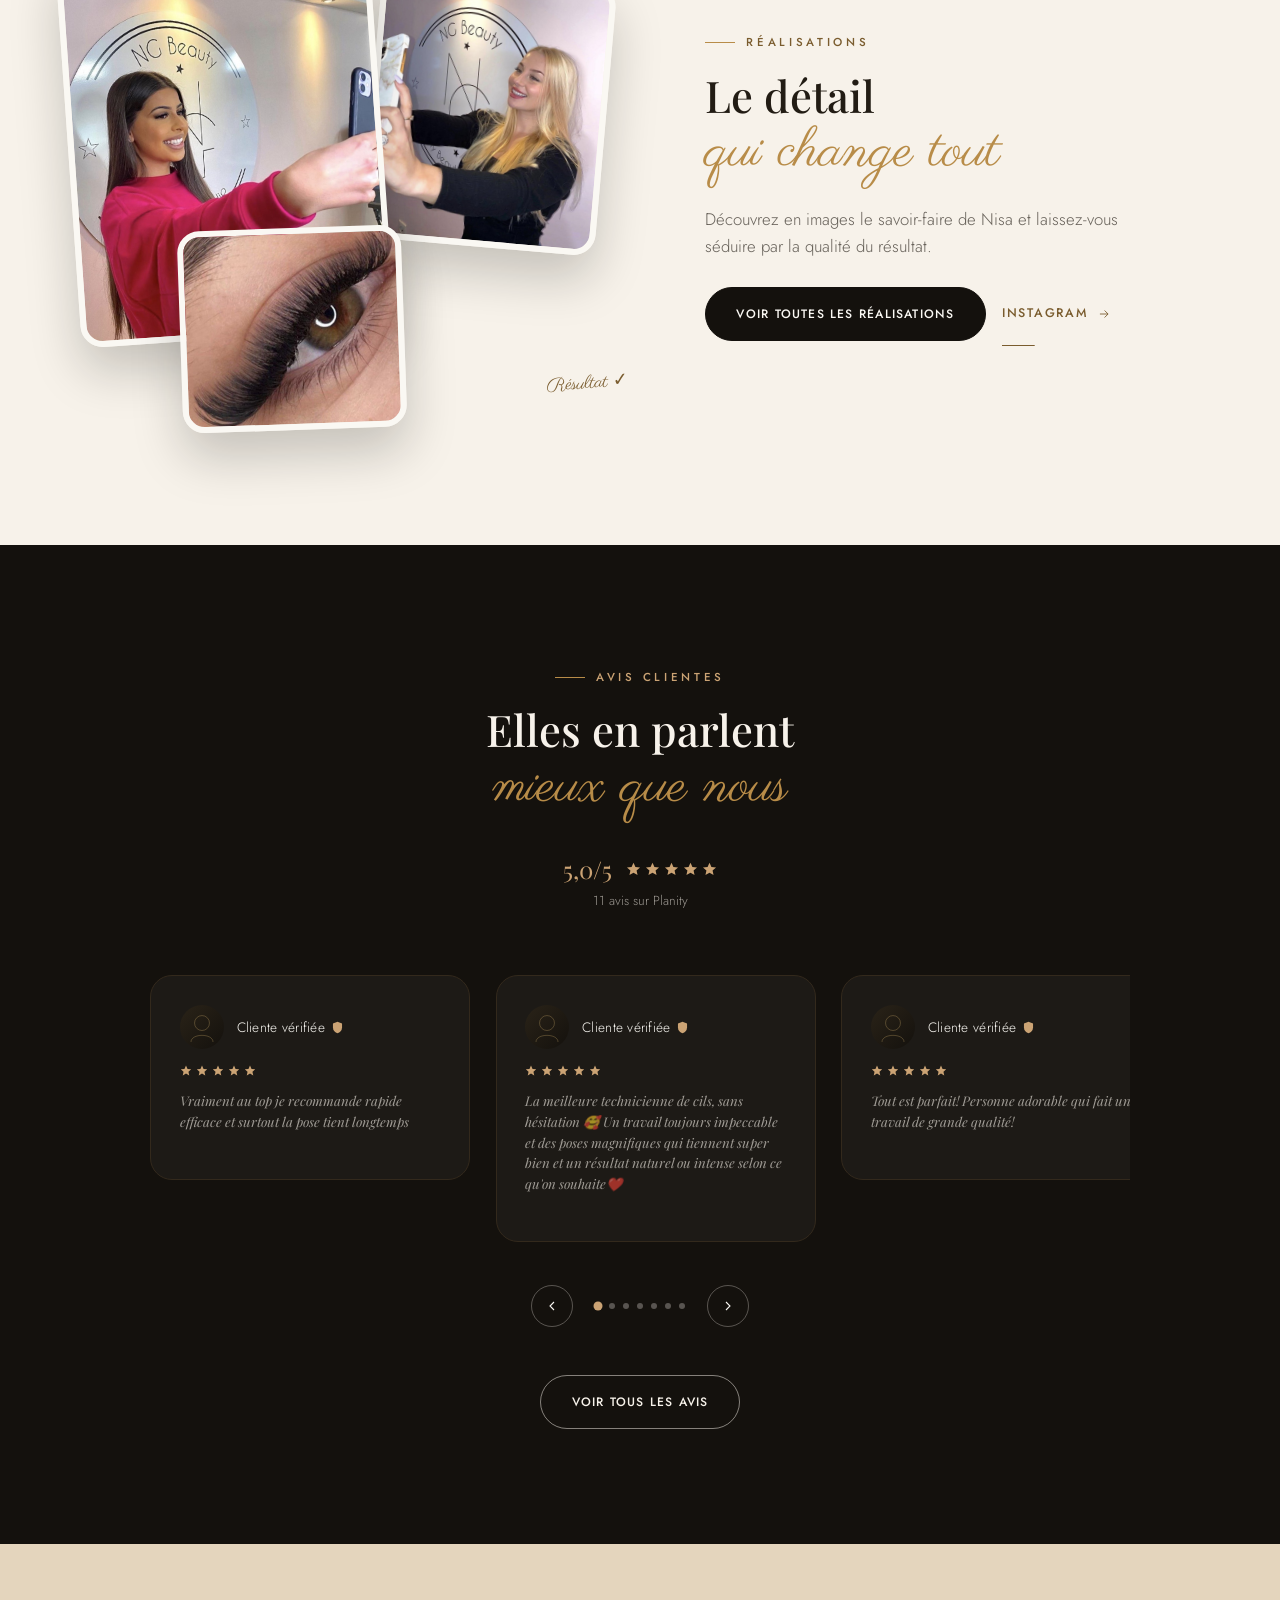
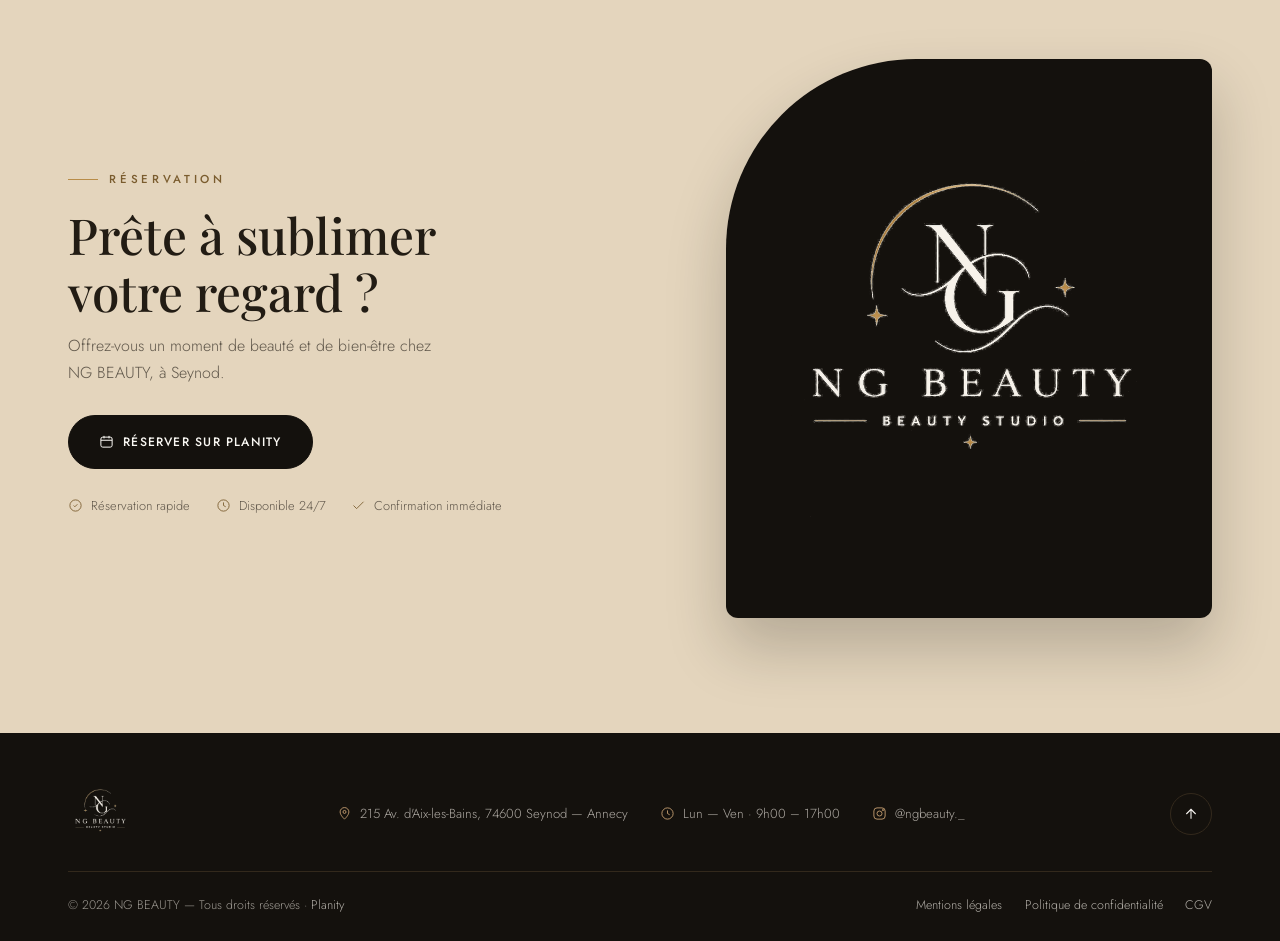
==== commit f81401a0: "Remplace la photo de la section « Prête à sublimer votre regard ? » par le logo Le visuel de .final-" ====
--- a/index.html
+++ b/index.html
@@ -549,7 +549,7 @@
           </ul>
         </div>
         <div class="final-cta-media reveal reveal-delay-1">
-          <img src="assets/final-cta-portrait.jpg" alt="Studio NG BEAUTY, extensions de cils" loading="lazy" style="object-fit: contain; background: #8c7156;">
+          <img src="assets/logo-white.png" alt="NG BEAUTY" loading="lazy" style="object-fit: contain; background: var(--black); padding: 2.5rem; box-sizing: border-box;">
         </div>
       </div>
     </div>
--- a/css/style.css
+++ b/css/style.css
@@ -1929,13 +1929,23 @@
   .footer-info { gap: 1rem 1.6rem; }
 }
 
+/* Hero mobile : logo agrandi et centré au-dessus du titre (au lieu du
+   petit logo aligné à gauche utilisé sur tablette/desktop). */
+@media (max-width: 767px) {
+  .hero-logo {
+    display: block;
+    width: min(62vw, 260px);
+    height: auto;
+    margin: 0 auto 1.6rem;
+  }
+}
+
 @media (max-width: 640px) {
   .btn { white-space: normal; text-align: center; }
 
   .hero { align-items: flex-end; padding-bottom: 4rem; }
   .hero-side-label { display: none; }
-  .trust-bar { border-radius: 16px; }
-  .trust-list { flex-direction: column; gap: 1.2rem; }
+  .trust-bar { display: none; }
 
   .service-row { border-radius: 12px; }
 
